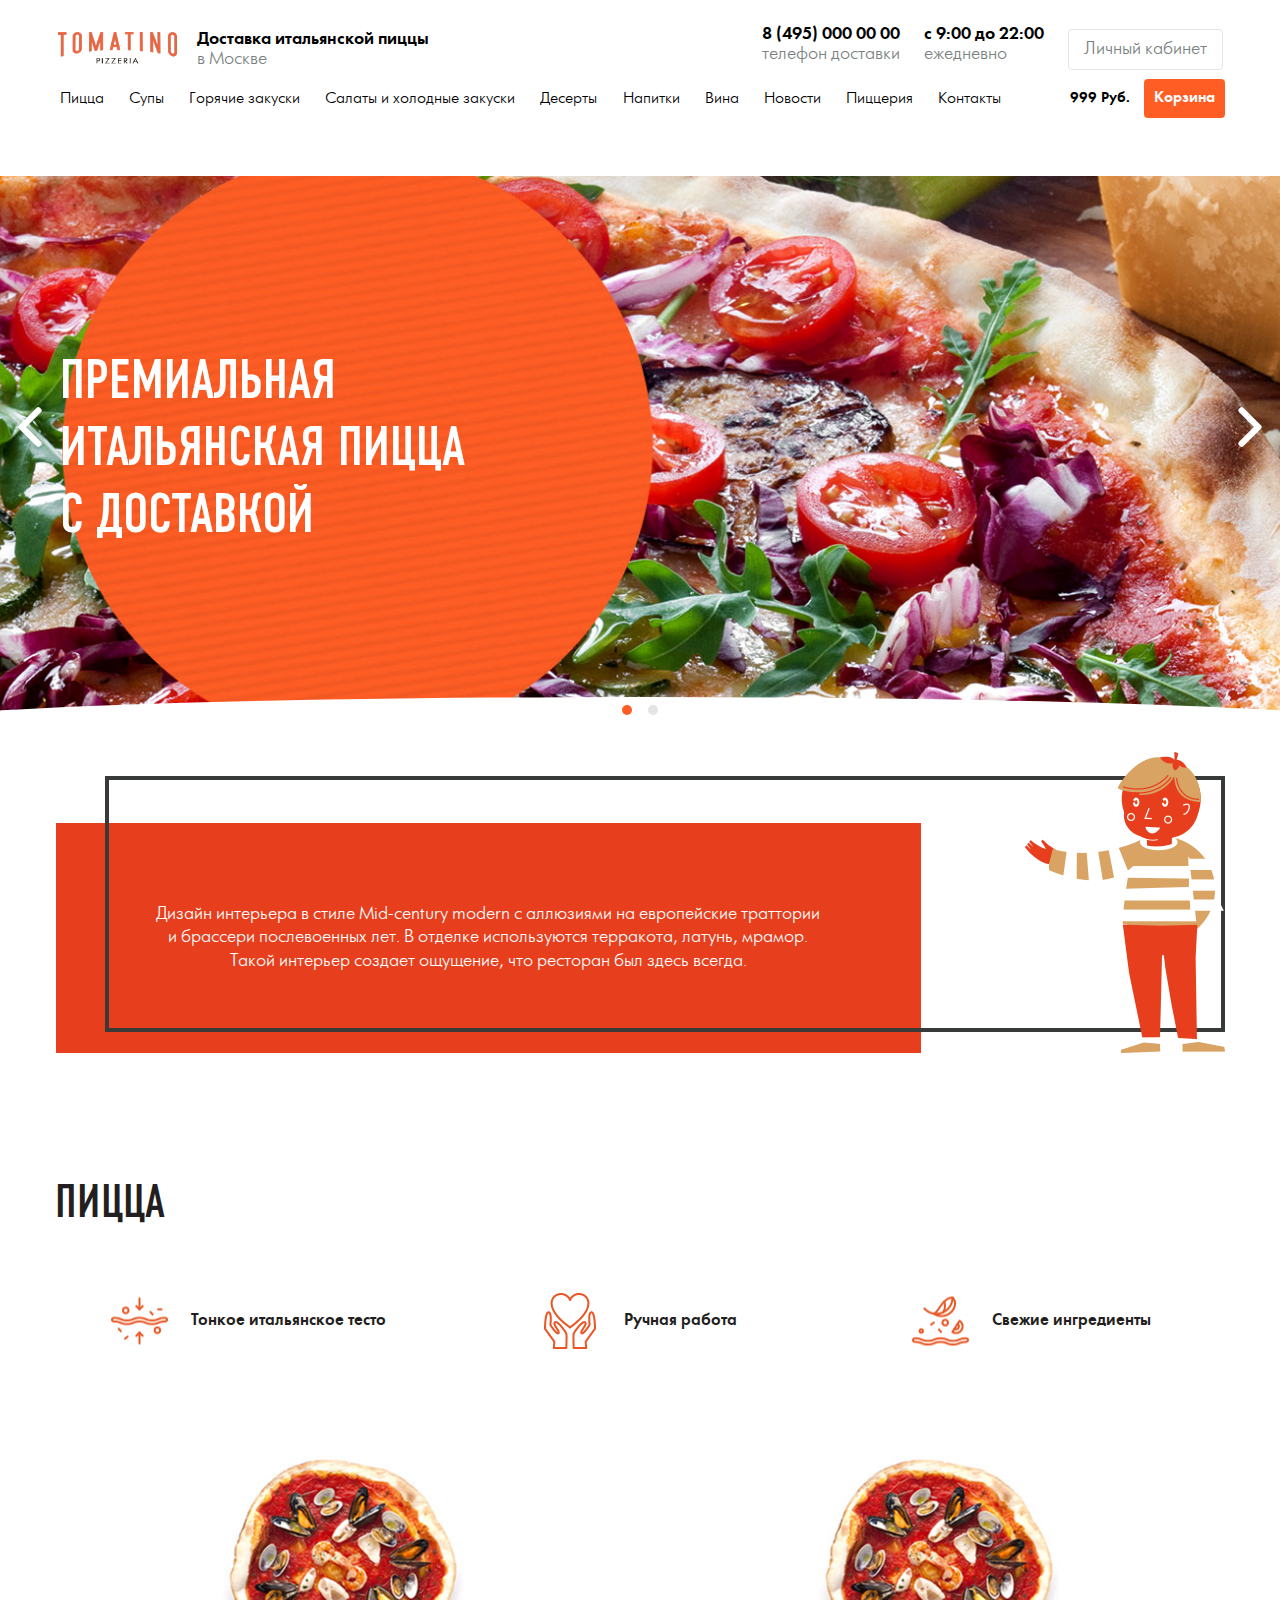
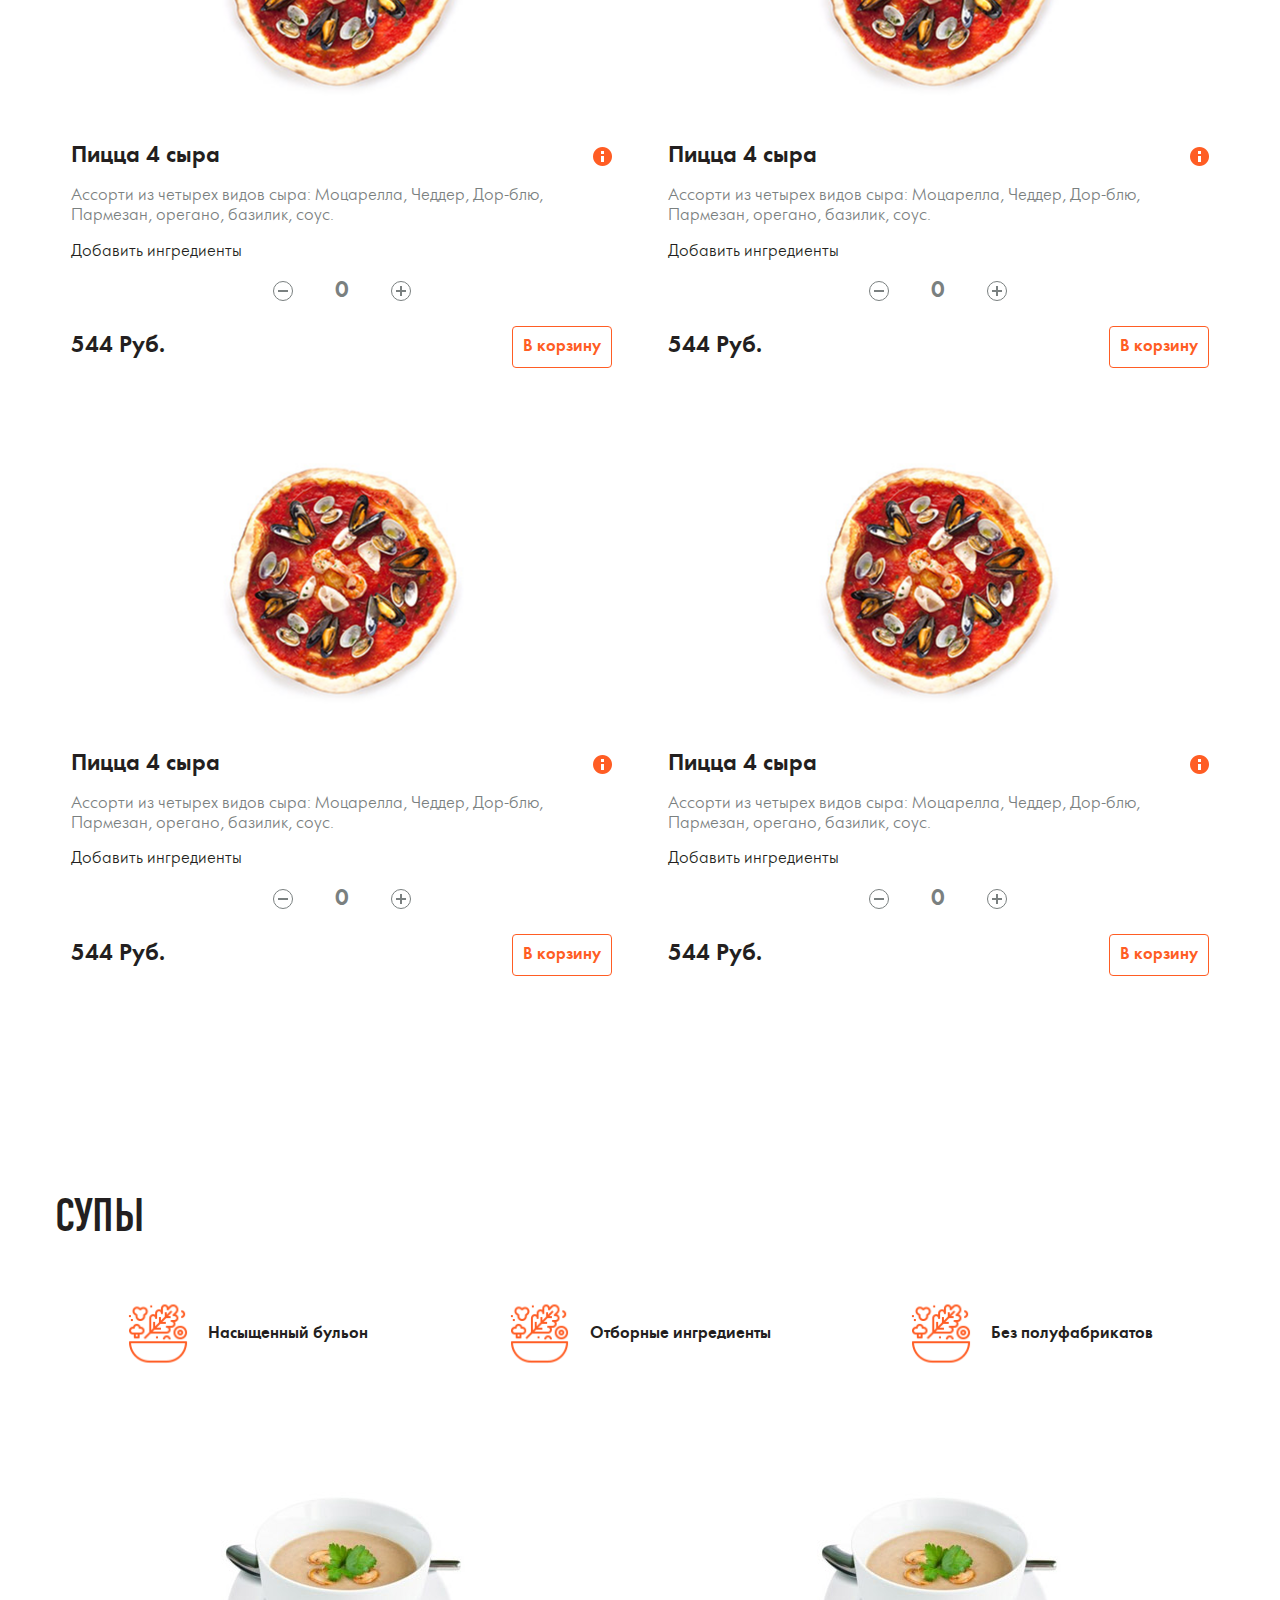
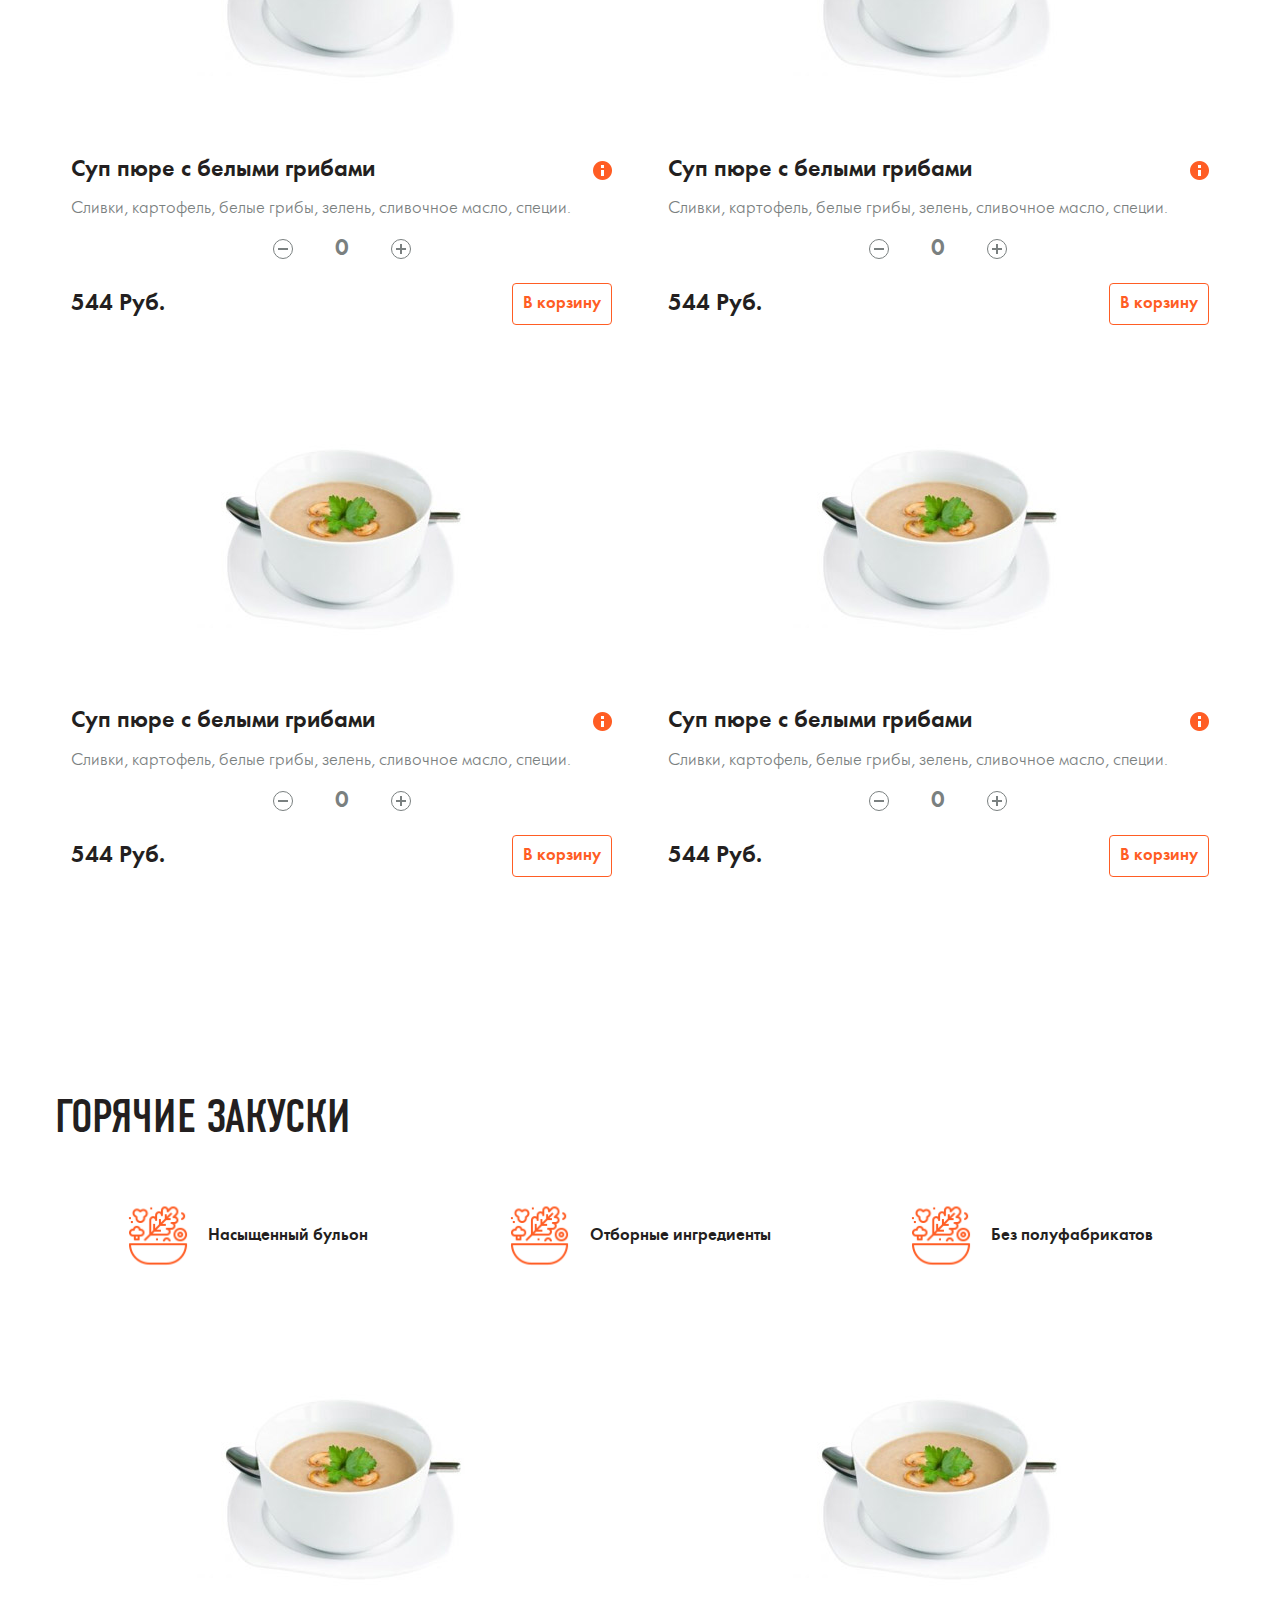
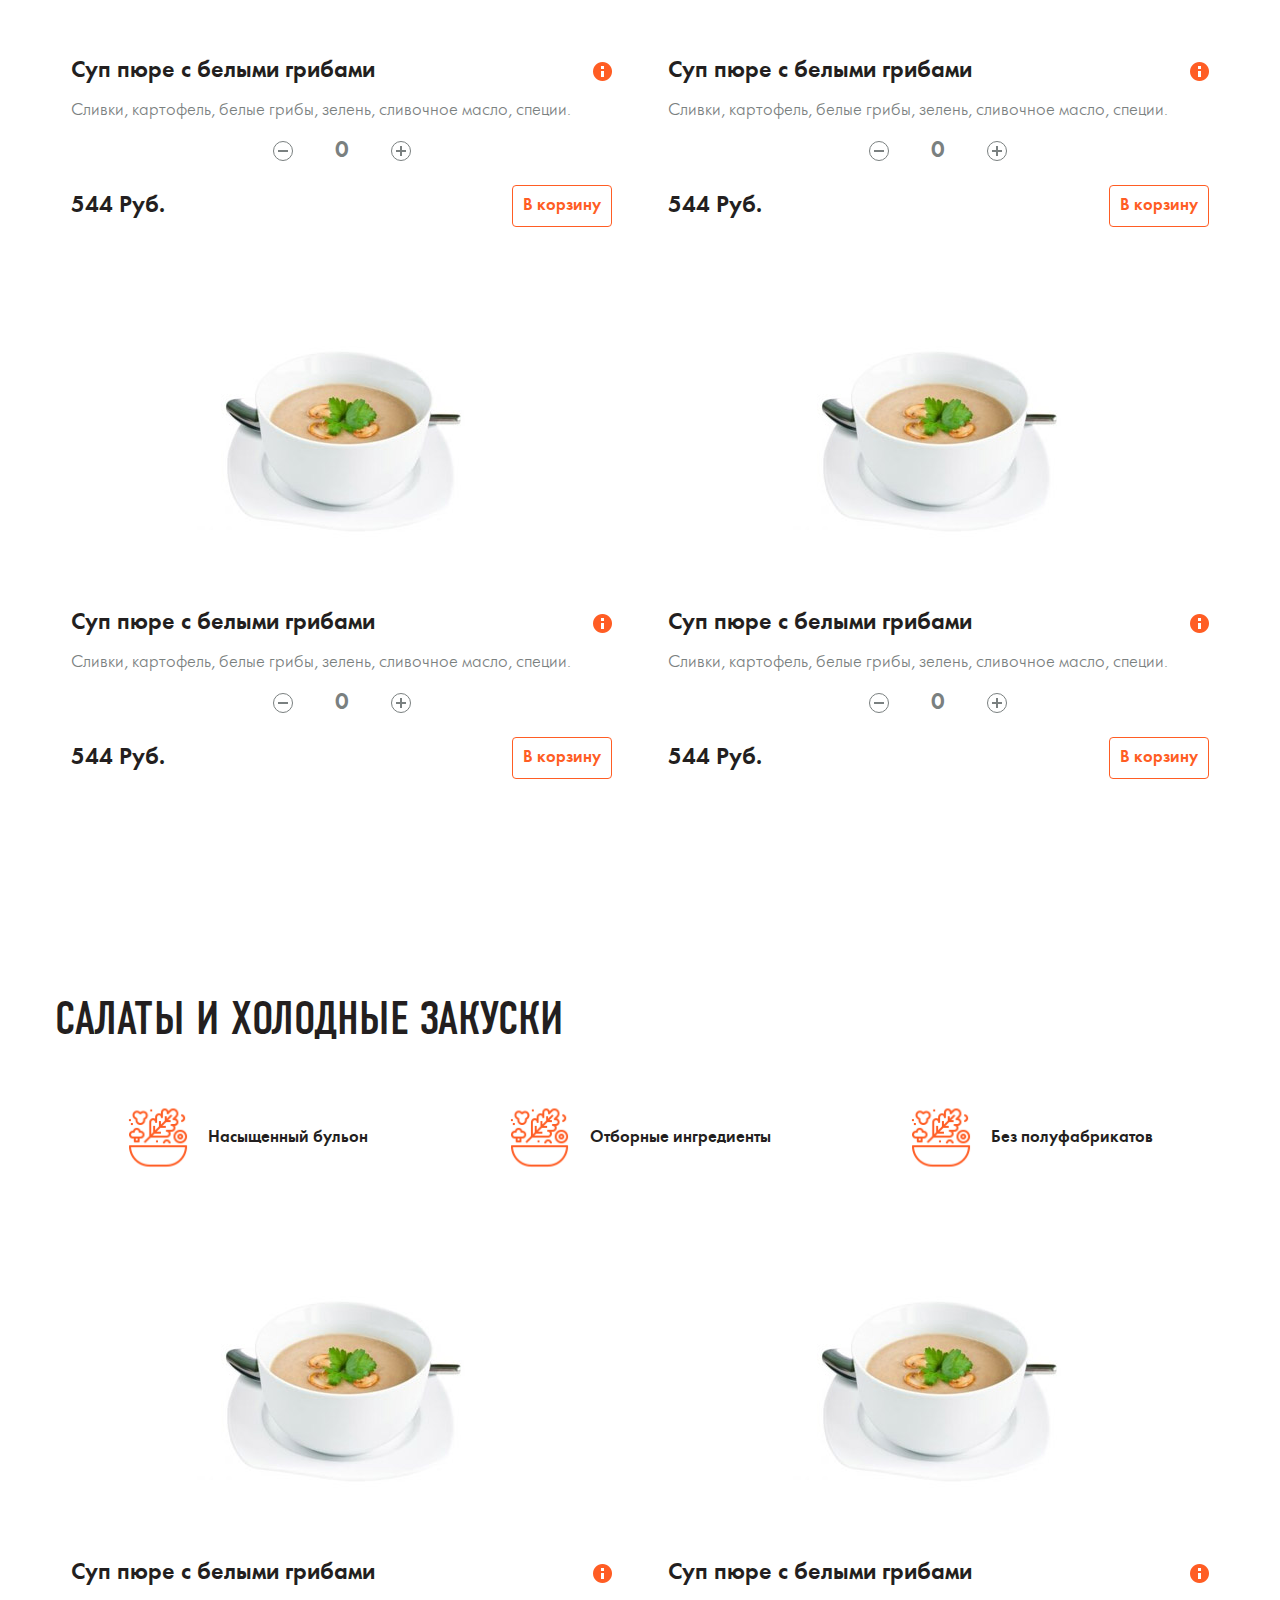
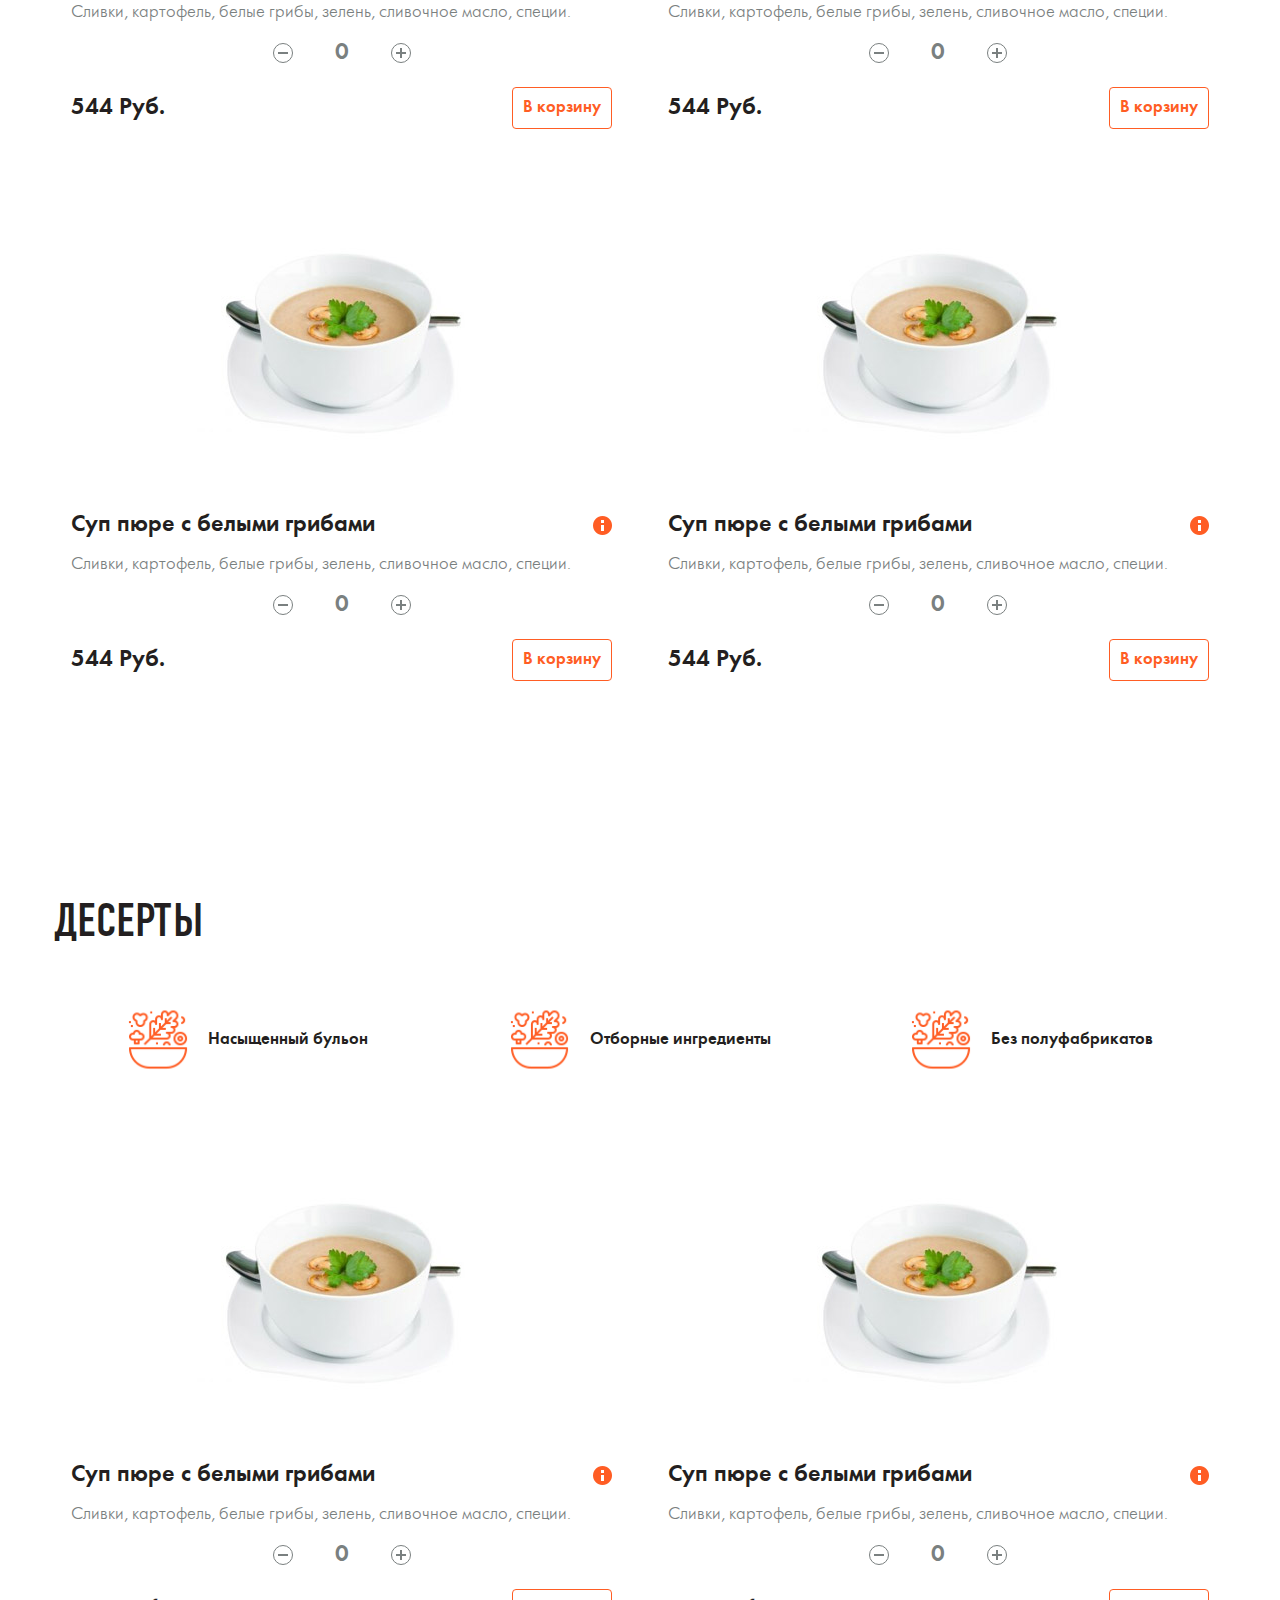
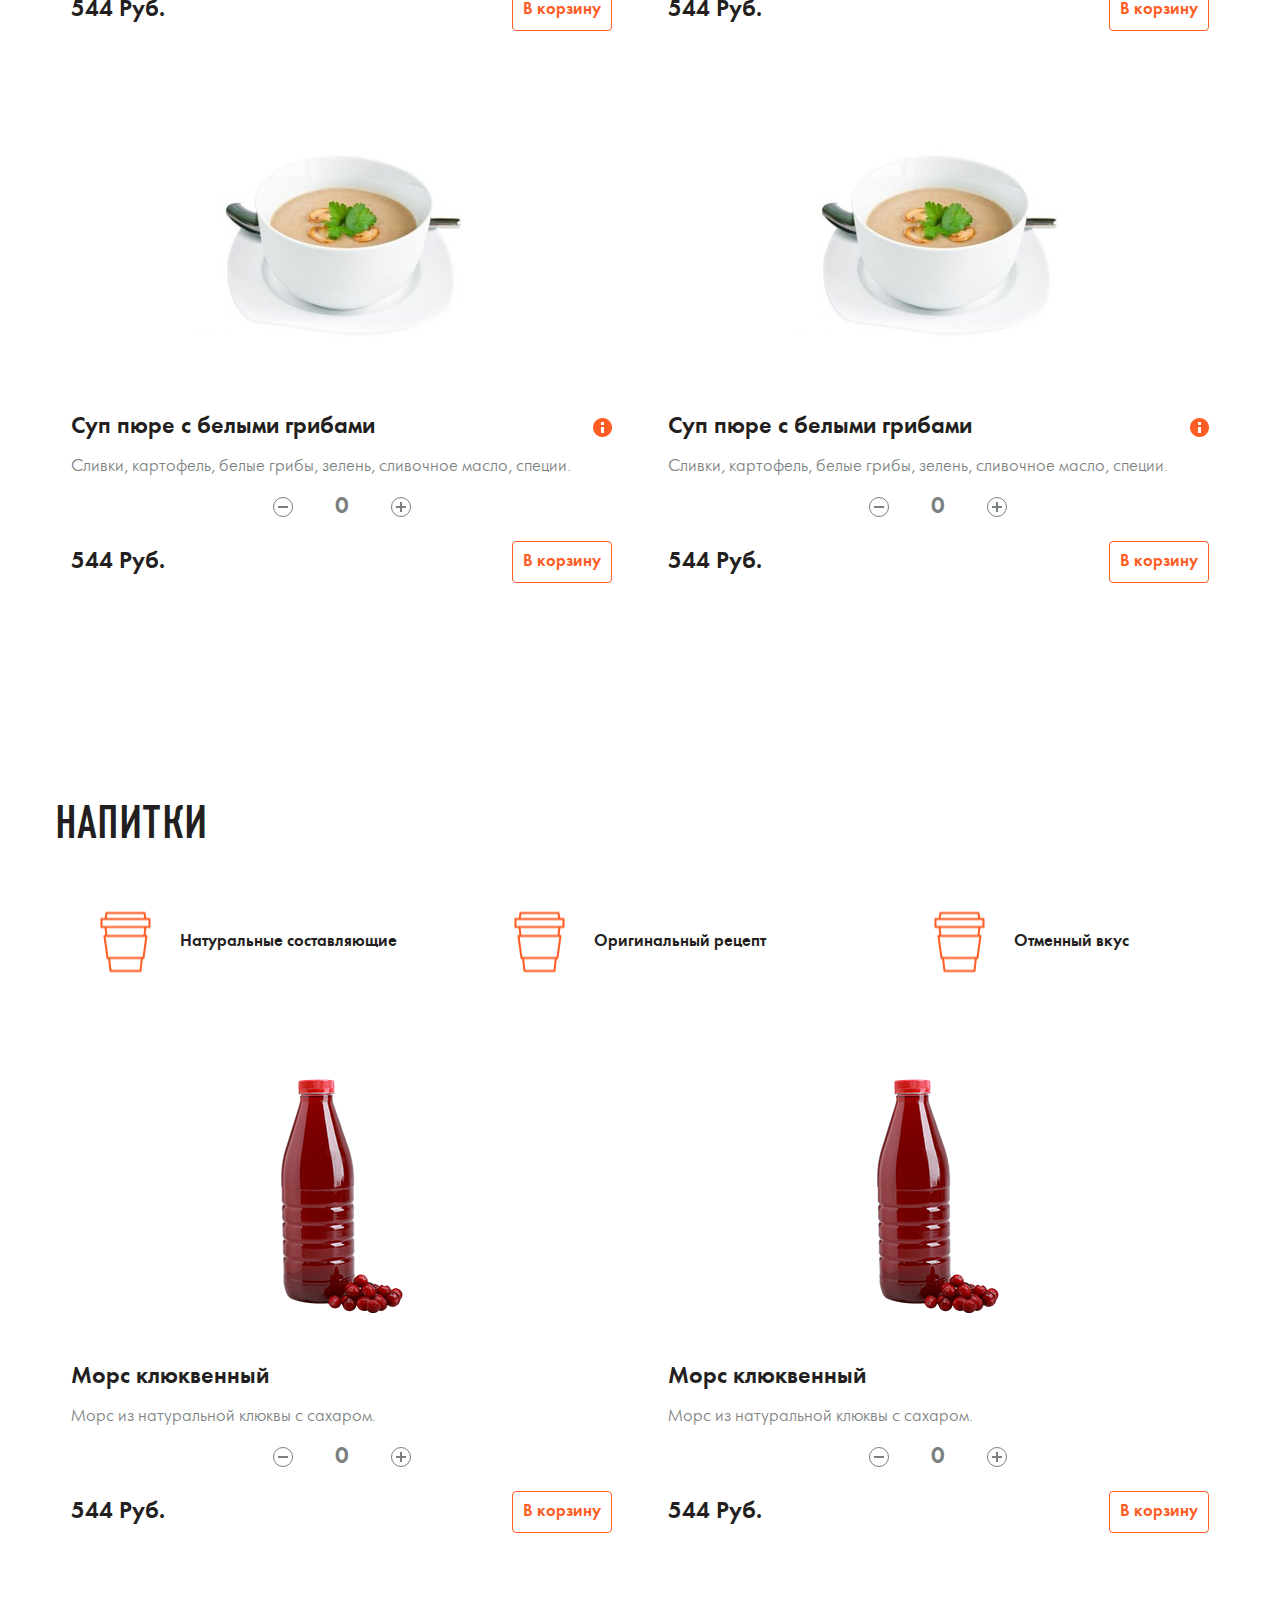
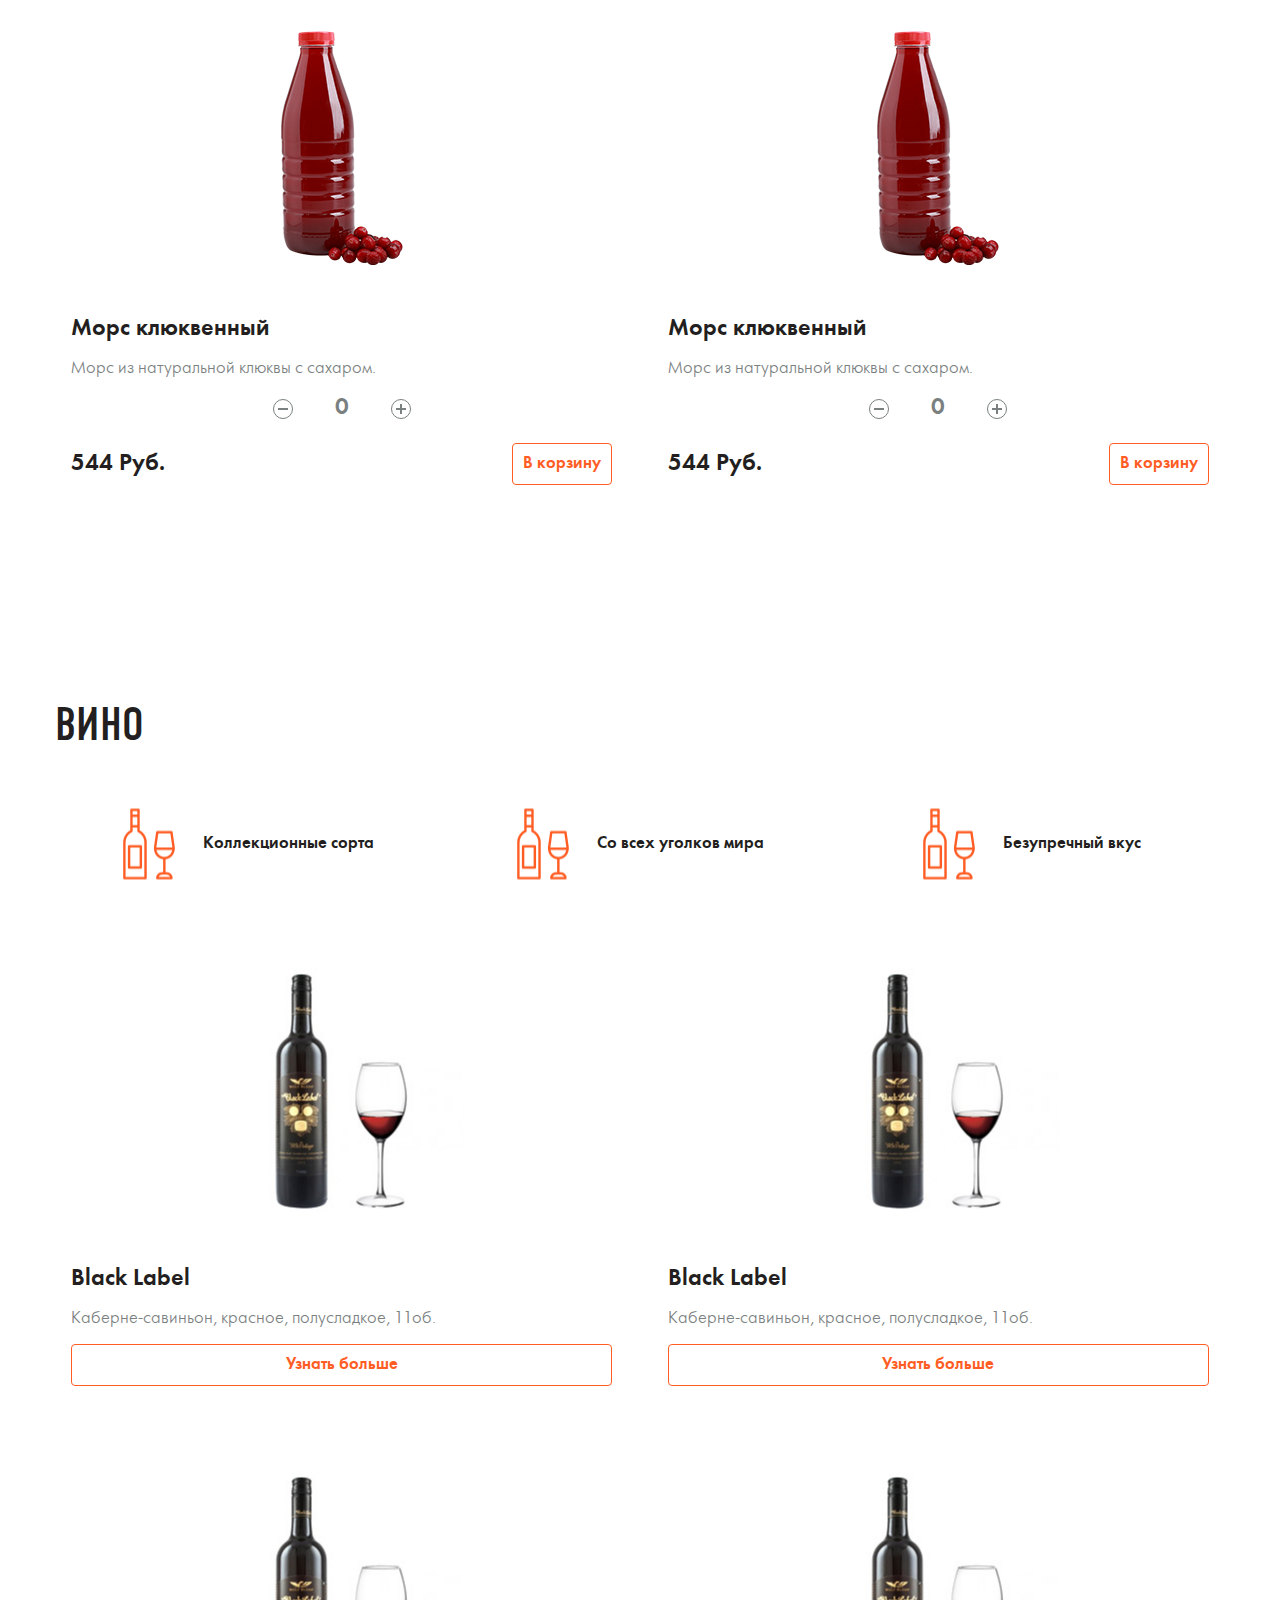
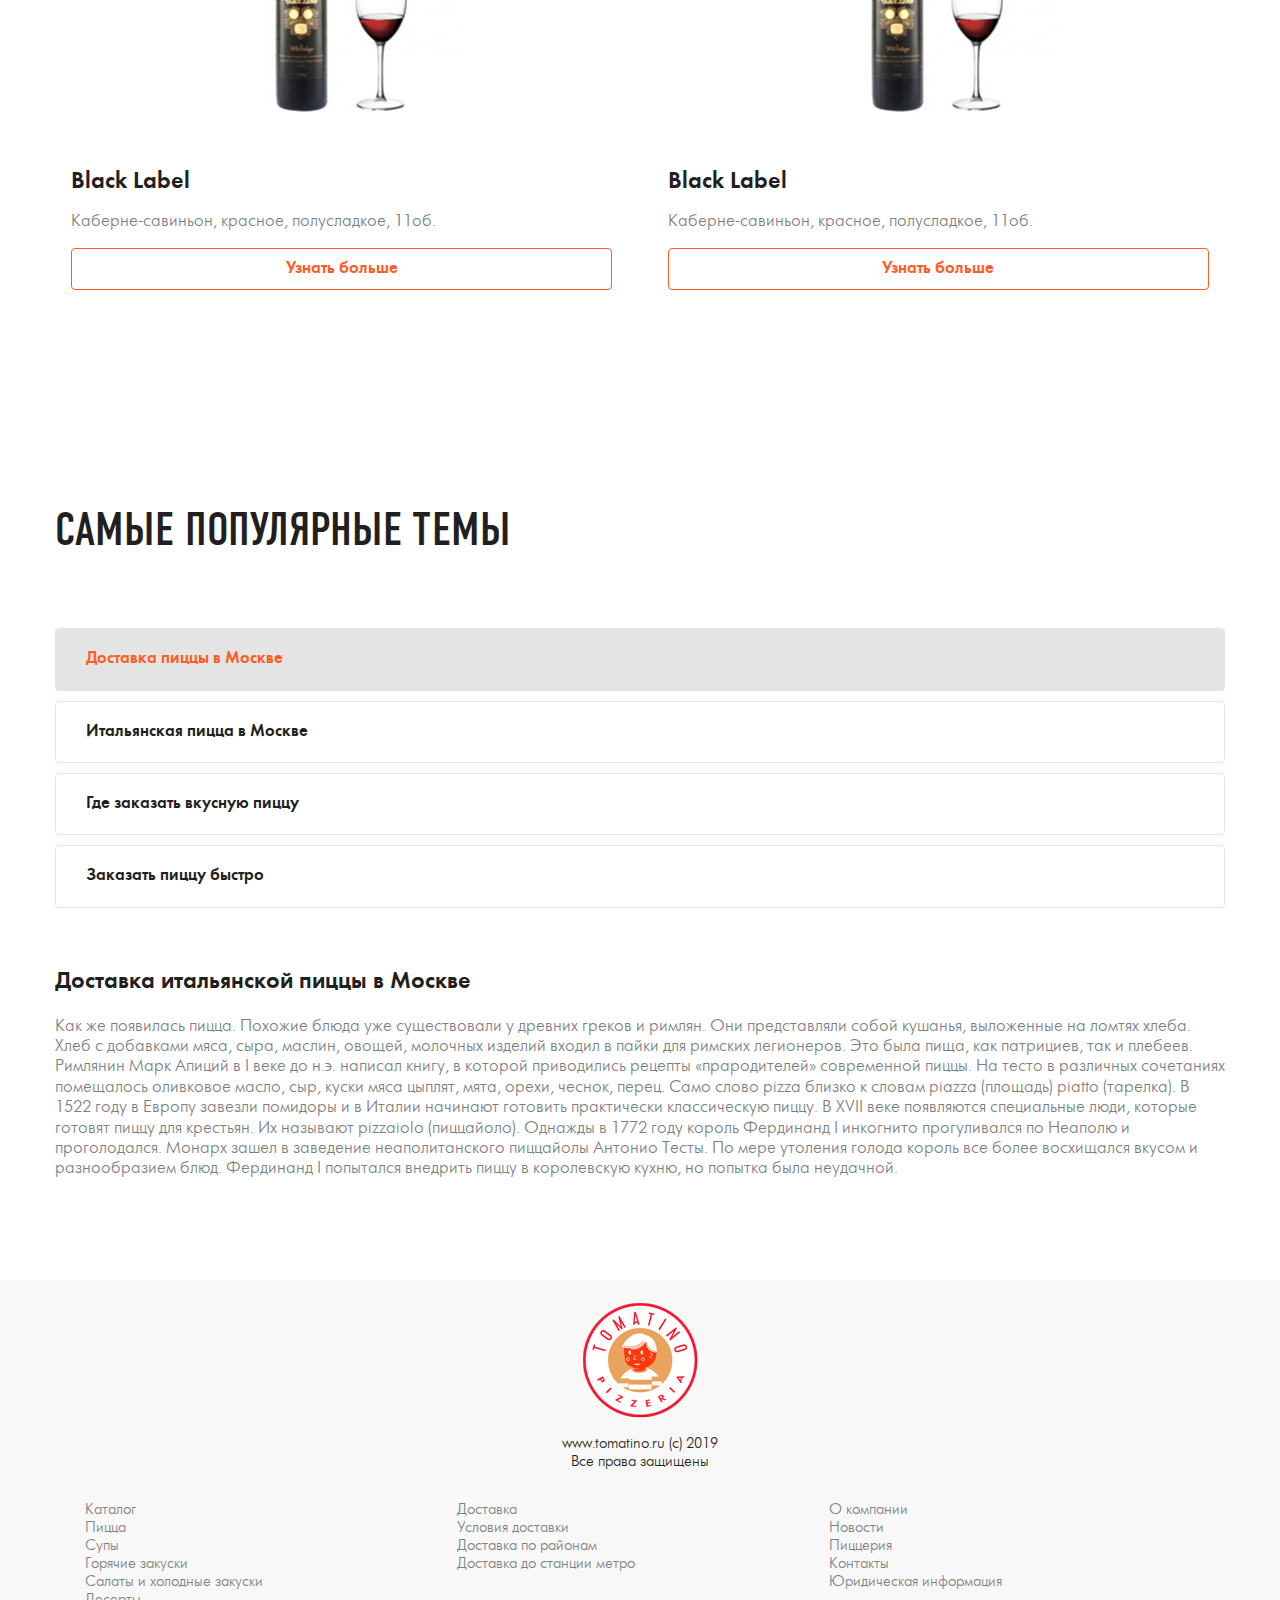
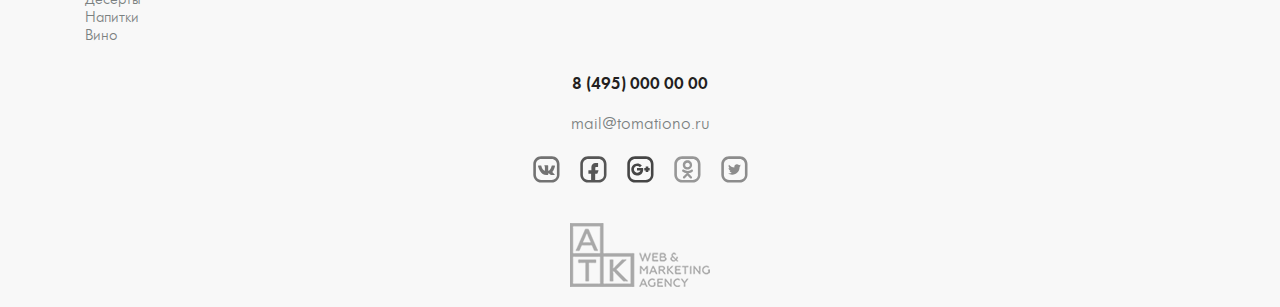
==== index.html @ c444a61d "dgfbgbf" ====
<!DOCTYPE html>
<html>
<head>
	<title></title>
	<meta name="keywords" content=''>
	<meta name="description" content=''>

	<meta name="format-detection" content="telephone=no">

	<meta http-equiv="Content-Type" content="text/html; charset=utf-8">
	<meta name="viewport" content="width=device-width,minimum-scale=1,maximum-scale=1">
	<link rel="stylesheet" href="css/reset.css" type="text/css">
	<link rel="stylesheet" href="css/jquery.fancybox.css" type="text/css">
	<link rel="stylesheet" href="css/slick.css" type="text/css">
	<link rel="stylesheet" href="css/layout.css" type="text/css">
	<link rel="stylesheet" href="css/index.css" type="text/css">

	<script type="text/javascript" src="js/jquery-2.1.1.min.js"></script>
	<script type="text/javascript" src="js/jquery.fancybox.js"></script>
	<script type="text/javascript" src="js/jquery.inputmask.bundle.js"></script>
	<script type="text/javascript" src="js/slick.js"></script>
	<script type="text/javascript" src="js/main.js"></script>
	<script type="text/javascript" src="js/index.js"></script>

</head>
<body>

	<div class="b header">
		<div class="b-block">
			<div class="header-top">
				<div class="header-top-left">
					<a href="#" class="header-logo"><img src="i/logo.png"></a>
					<div class="header-text">Доставка итальянской пиццы<br> <span class="gray">в Москве</span></div>
				</div>
				<div class="header-top-right">
					<p><a href="tel: 84950000000">8 (495) 000 00 00</a><br>телефон доставки</p>
					<p><span>с 9:00 до 22:00</span><br>ежедневно</p>
					<a href="#" class="header-btn">Личный кабинет</a>
				</div>
				<div class="header-top-order">
					<ul>
						<li class="active">1.Подтверждение</li>
						<li>2.Оформление</li>
						<li>3.Заказ готовится!</li>
					</ul>
				</div>
			</div>
			<div class="header-bottom clearfix">
				<a href="index.html" class="header-scroll-logo"><img src="i/logo.svg"></a>
				<div class="header-nav">
					<ul>
						<li><a href="#pizza" class="scroll-btn">Пицца</a></li>
						<li><a href="#soup" class="scroll-btn">Супы</a></li>
						<li><a href="#hot" class="scroll-btn">Горячие закуски</a></li>
						<li><a href="#salat" class="scroll-btn">Салаты и холодные закуски</a></li>
						<li><a href="#desert" class="scroll-btn">Десерты</a></li>
						<li><a href="#water" class="scroll-btn">Напитки</a></li>
						<li><a href="#wine" class="scroll-btn">Вина</a></li>
						<li><a href="#">Новости</a></li>
						<li><a href="pizzaria.html">Пиццерия</a></li>
						<li><a href="contacts.html">Контакты</a></li>
					</ul>
				</div>
				<div class="header-basket">
					<span>999 Руб.</span>
					<a href="#">Корзина</a>
				</div>
			</div>
			<div class="mobile-btn">
				<div class="mobile-btn-el"></div>
			</div>
			<div class="mobile-menu">
				<div class="close-btn"></div>
				<a href="#" class="header-logo"><img src="i/logo.png"></a>
				<div class="header-nav">
					<ul>
						<li><a href="#pizza" class="scroll-btn">Пицца</a></li>
						<li><a href="#soup" class="scroll-btn">Супы</a></li>
						<li><a href="#hot" class="scroll-btn">Горячие закуски</a></li>
						<li><a href="#salat" class="scroll-btn">Салаты и холодные закуски</a></li>
						<li><a href="#desert" class="scroll-btn">Десерты</a></li>
						<li><a href="#water" class="scroll-btn">Напитки</a></li>
						<li><a href="#wine" class="scroll-btn">Вина</a></li>
						<li><a href="#">Новости</a></li>
						<li><a href="pizzaria.html">Пиццерия</a></li>
						<li><a href="contacts.html">Контакты</a></li>
					</ul>
				</div>
				<div class="header-top-right">
					<p><a href="tel: 84950000000">8 (495) 000 00 00</a><br>телефон доставки</p>
					<p><span>с 9:00 до 22:00</span><br>ежедневно</p>
					<a href="#" class="header-btn">Личный кабинет</a>
				</div>
			</div>
		</div>
	</div>

	<div class="b b-1">
		<div class="b-1-slider">
			<div class="b-1-slide">
				<div class="b-block">
					<h2>ПРЕМИАЛЬНАЯ<br> ИТАЛЬЯНСКАЯ ПИЦЦА<br> С ДОСТАВКОЙ</h2>
				</div>
			</div>
			<div class="b-1-slide">
				<div class="b-block">
					<h2>ПРЕМИАЛЬНАЯ<br> ИТАЛЬЯНСКАЯ ПИЦЦА<br> С ДОСТАВКОЙ</h2>
				</div>
			</div>
		</div>
	</div>

	<div class="b b-2">
		<div class="b-block">
			<div class="b-2-text">Дизайн интерьера в стиле Mid-century modern с аллюзиями на европейские траттории и брассери послевоенных лет. В отделке используются терракота, латунь, мрамор. Такой интерьер создает ощущение, что ресторан был здесь всегда.</div>
			<div class="b-2-border"></div>
			<div class="b-2-image"><img src="i/i-b-2.png"></div>
		</div>
	</div>

	<div class="b-3">
		<div class="b-block" id="pizza">
			<h2>Пицца</h2>
			<ul class="b-3-list">
				<li><span><img src="i/i-b-3-i-1.png">Тонкое итальянское тесто</span></li>
				<li><span><img src="i/i-b-3-i-2.png">Ручная работа</span></li>
				<li><span><img src="i/i-b-3-i-3.png">Свежие ингредиенты</span></li>
			</ul>
			<ul class="catalog">
				<li>
					<div class="image"><a href="#popup-pizza" class="fancybox"><img src="i/pizza.jpg"></a></div>
					<div class="text">
						<div class="name">Пицца 4 сыра</div>
						<p>Ассорти из четырех видов сыра: Моцарелла, Чеддер, Дор-блю, Пармезан, орегано, базилик, соус.</p>
						<a href="#popup-pizza" class="more-i fancybox"><img src="i/more-icon.png"></a>
					</div>
					<div class="add-ingr">Добавить ингредиенты</div>
					<div class="col">
						<div class="less"></div>
						<p>0</p>
						<div class="more"></div>
					</div>
					<div class="price-wrap">
						<div class="price"><span>544</span> Руб.</div>
						<a href="#" class="add-btn">В корзину</a>
					</div>
				</li>
				<li>
					<div class="image"><a href="#popup-pizza" class="fancybox"><img src="i/pizza.jpg"></a></div>
					<div class="text">
						<div class="name">Пицца 4 сыра</div>
						<p>Ассорти из четырех видов сыра: Моцарелла, Чеддер, Дор-блю, Пармезан, орегано, базилик, соус.</p>
						<a href="#popup-pizza" class="more-i fancybox"><img src="i/more-icon.png"></a>
					</div>
					<div class="add-ingr">Добавить ингредиенты</div>
					<div class="col">
						<div class="less"></div>
						<p>0</p>
						<div class="more"></div>
					</div>
					<div class="price-wrap">
						<div class="price"><span>544</span> Руб.</div>
						<a href="#" class="add-btn">В корзину</a>
					</div>
				</li>
				<li>
					<div class="image"><a href="#popup-pizza" class="fancybox"><img src="i/pizza.jpg"></a></div>
					<div class="text">
						<div class="name">Пицца 4 сыра</div>
						<p>Ассорти из четырех видов сыра: Моцарелла, Чеддер, Дор-блю, Пармезан, орегано, базилик, соус.</p>
						<a href="#popup-pizza" class="more-i fancybox"><img src="i/more-icon.png"></a>
					</div>
					<div class="add-ingr">Добавить ингредиенты</div>
					<div class="col">
						<div class="less"></div>
						<p>0</p>
						<div class="more"></div>
					</div>
					<div class="price-wrap">
						<div class="price"><span>544</span> Руб.</div>
						<a href="#" class="add-btn">В корзину</a>
					</div>
				</li>
				<li>
					<div class="image"><a href="#popup-pizza" class="fancybox"><img src="i/pizza.jpg"></a></div>
					<div class="text">
						<div class="name">Пицца 4 сыра</div>
						<p>Ассорти из четырех видов сыра: Моцарелла, Чеддер, Дор-блю, Пармезан, орегано, базилик, соус.</p>
						<a href="#popup-pizza" class="more-i fancybox"><img src="i/more-icon.png"></a>
					</div>
					<div class="add-ingr">Добавить ингредиенты</div>
					<div class="col">
						<div class="less"></div>
						<p>0</p>
						<div class="more"></div>
					</div>
					<div class="price-wrap">
						<div class="price"><span>544</span> Руб.</div>
						<a href="#" class="add-btn">В корзину</a>
					</div>
				</li>
			</ul>
		</div>
		<div class="b-block" id="soup">
			<h2>Супы</h2>
			<ul class="b-3-list">
				<li><span><img src="i/i-b-3-i-4.png">Насыщенный бульон</span></li>
				<li><span><img src="i/i-b-3-i-4.png">Отборные ингредиенты</span></li>
				<li><span><img src="i/i-b-3-i-4.png">Без полуфабрикатов</span></li>
			</ul>
			<ul class="catalog">
				<li>
					<div class="image"><a href="#popup-soup" class="fancybox"><img src="i/soup.jpg"></a></div>
					<div class="text">
						<div class="name">Суп пюре с белыми грибами</div>
						<p>Сливки, картофель, белые грибы, зелень, сливочное масло, специи.</p>
						<a href="#popup-soup" class="more-i fancybox"><img src="i/more-icon.png"></a>
					</div>
					<div class="col">
						<div class="less"></div>
						<p>0</p>
						<div class="more"></div>
					</div>
					<div class="price-wrap">
						<div class="price"><span>544</span> Руб.</div>
						<a href="#" class="add-btn">В корзину</a>
					</div>
				</li>
				<li>
					<div class="image"><a href="#popup-soup" class="fancybox"><img src="i/soup.jpg"></a></div>
					<div class="text">
						<div class="name">Суп пюре с белыми грибами</div>
						<p>Сливки, картофель, белые грибы, зелень, сливочное масло, специи.</p>
						<a href="#popup-soup" class="more-i fancybox"><img src="i/more-icon.png"></a>
					</div>
					<div class="col">
						<div class="less"></div>
						<p>0</p>
						<div class="more"></div>
					</div>
					<div class="price-wrap">
						<div class="price"><span>544</span> Руб.</div>
						<a href="#" class="add-btn">В корзину</a>
					</div>
				</li>
				<li>
					<div class="image"><a href="#popup-soup" class="fancybox"><img src="i/soup.jpg"></a></div>
					<div class="text">
						<div class="name">Суп пюре с белыми грибами</div>
						<p>Сливки, картофель, белые грибы, зелень, сливочное масло, специи.</p>
						<a href="#popup-soup" class="more-i fancybox"><img src="i/more-icon.png"></a>
					</div>
					<div class="col">
						<div class="less"></div>
						<p>0</p>
						<div class="more"></div>
					</div>
					<div class="price-wrap">
						<div class="price"><span>544</span> Руб.</div>
						<a href="#" class="add-btn">В корзину</a>
					</div>
				</li>
				<li>
					<div class="image"><a href="#popup-soup" class="fancybox"><img src="i/soup.jpg"></a></div>
					<div class="text">
						<div class="name">Суп пюре с белыми грибами</div>
						<p>Сливки, картофель, белые грибы, зелень, сливочное масло, специи.</p>
						<a href="#popup-soup" class="more-i fancybox"><img src="i/more-icon.png"></a>
					</div>
					<div class="col">
						<div class="less"></div>
						<p>0</p>
						<div class="more"></div>
					</div>
					<div class="price-wrap">
						<div class="price"><span>544</span> Руб.</div>
						<a href="#" class="add-btn">В корзину</a>
					</div>
				</li>
			</ul>
		</div>
		<div class="b-block" id="hot">
			<h2>Горячие закуски</h2>
			<ul class="b-3-list">
				<li><span><img src="i/i-b-3-i-4.png">Насыщенный бульон</span></li>
				<li><span><img src="i/i-b-3-i-4.png">Отборные ингредиенты</span></li>
				<li><span><img src="i/i-b-3-i-4.png">Без полуфабрикатов</span></li>
			</ul>
			<ul class="catalog">
				<li>
					<div class="image"><a href="#popup-soup" class="fancybox"><img src="i/soup.jpg"></a></div>
					<div class="text">
						<div class="name">Суп пюре с белыми грибами</div>
						<p>Сливки, картофель, белые грибы, зелень, сливочное масло, специи.</p>
						<a href="#popup-soup" class="more-i fancybox"><img src="i/more-icon.png"></a>
					</div>
					<div class="col">
						<div class="less"></div>
						<p>0</p>
						<div class="more"></div>
					</div>
					<div class="price-wrap">
						<div class="price"><span>544</span> Руб.</div>
						<a href="#" class="add-btn">В корзину</a>
					</div>
				</li>
				<li>
					<div class="image"><a href="#popup-soup" class="fancybox"><img src="i/soup.jpg"></a></div>
					<div class="text">
						<div class="name">Суп пюре с белыми грибами</div>
						<p>Сливки, картофель, белые грибы, зелень, сливочное масло, специи.</p>
						<a href="#popup-soup" class="more-i fancybox"><img src="i/more-icon.png"></a>
					</div>
					<div class="col">
						<div class="less"></div>
						<p>0</p>
						<div class="more"></div>
					</div>
					<div class="price-wrap">
						<div class="price"><span>544</span> Руб.</div>
						<a href="#" class="add-btn">В корзину</a>
					</div>
				</li>
				<li>
					<div class="image"><a href="#popup-soup" class="fancybox"><img src="i/soup.jpg"></a></div>
					<div class="text">
						<div class="name">Суп пюре с белыми грибами</div>
						<p>Сливки, картофель, белые грибы, зелень, сливочное масло, специи.</p>
						<a href="#popup-soup" class="more-i fancybox"><img src="i/more-icon.png"></a>
					</div>
					<div class="col">
						<div class="less"></div>
						<p>0</p>
						<div class="more"></div>
					</div>
					<div class="price-wrap">
						<div class="price"><span>544</span> Руб.</div>
						<a href="#" class="add-btn">В корзину</a>
					</div>
				</li>
				<li>
					<div class="image"><a href="#popup-soup" class="fancybox"><img src="i/soup.jpg"></a></div>
					<div class="text">
						<div class="name">Суп пюре с белыми грибами</div>
						<p>Сливки, картофель, белые грибы, зелень, сливочное масло, специи.</p>
						<a href="#popup-soup" class="more-i fancybox"><img src="i/more-icon.png"></a>
					</div>
					<div class="col">
						<div class="less"></div>
						<p>0</p>
						<div class="more"></div>
					</div>
					<div class="price-wrap">
						<div class="price"><span>544</span> Руб.</div>
						<a href="#" class="add-btn">В корзину</a>
					</div>
				</li>
			</ul>
		</div>
		<div class="b-block" id="salat">
			<h2>Салаты и холодные закуски</h2>
			<ul class="b-3-list">
				<li><span><img src="i/i-b-3-i-4.png">Насыщенный бульон</span></li>
				<li><span><img src="i/i-b-3-i-4.png">Отборные ингредиенты</span></li>
				<li><span><img src="i/i-b-3-i-4.png">Без полуфабрикатов</span></li>
			</ul>
			<ul class="catalog">
				<li>
					<div class="image"><a href="#popup-soup" class="fancybox"><img src="i/soup.jpg"></a></div>
					<div class="text">
						<div class="name">Суп пюре с белыми грибами</div>
						<p>Сливки, картофель, белые грибы, зелень, сливочное масло, специи.</p>
						<a href="#popup-soup" class="more-i fancybox"><img src="i/more-icon.png"></a>
					</div>
					<div class="col">
						<div class="less"></div>
						<p>0</p>
						<div class="more"></div>
					</div>
					<div class="price-wrap">
						<div class="price"><span>544</span> Руб.</div>
						<a href="#" class="add-btn">В корзину</a>
					</div>
				</li>
				<li>
					<div class="image"><a href="#popup-soup" class="fancybox"><img src="i/soup.jpg"></a></div>
					<div class="text">
						<div class="name">Суп пюре с белыми грибами</div>
						<p>Сливки, картофель, белые грибы, зелень, сливочное масло, специи.</p>
						<a href="#popup-soup" class="more-i fancybox"><img src="i/more-icon.png"></a>
					</div>
					<div class="col">
						<div class="less"></div>
						<p>0</p>
						<div class="more"></div>
					</div>
					<div class="price-wrap">
						<div class="price"><span>544</span> Руб.</div>
						<a href="#" class="add-btn">В корзину</a>
					</div>
				</li>
				<li>
					<div class="image"><a href="#popup-soup" class="fancybox"><img src="i/soup.jpg"></a></div>
					<div class="text">
						<div class="name">Суп пюре с белыми грибами</div>
						<p>Сливки, картофель, белые грибы, зелень, сливочное масло, специи.</p>
						<a href="#popup-soup" class="more-i fancybox"><img src="i/more-icon.png"></a>
					</div>
					<div class="col">
						<div class="less"></div>
						<p>0</p>
						<div class="more"></div>
					</div>
					<div class="price-wrap">
						<div class="price"><span>544</span> Руб.</div>
						<a href="#" class="add-btn">В корзину</a>
					</div>
				</li>
				<li>
					<div class="image"><a href="#popup-soup" class="fancybox"><img src="i/soup.jpg"></a></div>
					<div class="text">
						<div class="name">Суп пюре с белыми грибами</div>
						<p>Сливки, картофель, белые грибы, зелень, сливочное масло, специи.</p>
						<a href="#popup-soup" class="more-i fancybox"><img src="i/more-icon.png"></a>
					</div>
					<div class="col">
						<div class="less"></div>
						<p>0</p>
						<div class="more"></div>
					</div>
					<div class="price-wrap">
						<div class="price"><span>544</span> Руб.</div>
						<a href="#" class="add-btn">В корзину</a>
					</div>
				</li>
			</ul>
		</div>
		<div class="b-block" id="desert">
			<h2>Десерты</h2>
			<ul class="b-3-list">
				<li><span><img src="i/i-b-3-i-4.png">Насыщенный бульон</span></li>
				<li><span><img src="i/i-b-3-i-4.png">Отборные ингредиенты</span></li>
				<li><span><img src="i/i-b-3-i-4.png">Без полуфабрикатов</span></li>
			</ul>
			<ul class="catalog">
				<li>
					<div class="image"><a href="#popup-soup" class="fancybox"><img src="i/soup.jpg"></a></div>
					<div class="text">
						<div class="name">Суп пюре с белыми грибами</div>
						<p>Сливки, картофель, белые грибы, зелень, сливочное масло, специи.</p>
						<a href="#popup-soup" class="more-i fancybox"><img src="i/more-icon.png"></a>
					</div>
					<div class="col">
						<div class="less"></div>
						<p>0</p>
						<div class="more"></div>
					</div>
					<div class="price-wrap">
						<div class="price"><span>544</span> Руб.</div>
						<a href="#" class="add-btn">В корзину</a>
					</div>
				</li>
				<li>
					<div class="image"><a href="#popup-soup" class="fancybox"><img src="i/soup.jpg"></a></div>
					<div class="text">
						<div class="name">Суп пюре с белыми грибами</div>
						<p>Сливки, картофель, белые грибы, зелень, сливочное масло, специи.</p>
						<a href="#popup-soup" class="more-i fancybox"><img src="i/more-icon.png"></a>
					</div>
					<div class="col">
						<div class="less"></div>
						<p>0</p>
						<div class="more"></div>
					</div>
					<div class="price-wrap">
						<div class="price"><span>544</span> Руб.</div>
						<a href="#" class="add-btn">В корзину</a>
					</div>
				</li>
				<li>
					<div class="image"><a href="#popup-soup" class="fancybox"><img src="i/soup.jpg"></a></div>
					<div class="text">
						<div class="name">Суп пюре с белыми грибами</div>
						<p>Сливки, картофель, белые грибы, зелень, сливочное масло, специи.</p>
						<a href="#popup-soup" class="more-i fancybox"><img src="i/more-icon.png"></a>
					</div>
					<div class="col">
						<div class="less"></div>
						<p>0</p>
						<div class="more"></div>
					</div>
					<div class="price-wrap">
						<div class="price"><span>544</span> Руб.</div>
						<a href="#" class="add-btn">В корзину</a>
					</div>
				</li>
				<li>
					<div class="image"><a href="#popup-soup" class="fancybox"><img src="i/soup.jpg"></a></div>
					<div class="text">
						<div class="name">Суп пюре с белыми грибами</div>
						<p>Сливки, картофель, белые грибы, зелень, сливочное масло, специи.</p>
						<a href="#popup-soup" class="more-i fancybox"><img src="i/more-icon.png"></a>
					</div>
					<div class="col">
						<div class="less"></div>
						<p>0</p>
						<div class="more"></div>
					</div>
					<div class="price-wrap">
						<div class="price"><span>544</span> Руб.</div>
						<a href="#" class="add-btn">В корзину</a>
					</div>
				</li>
			</ul>
		</div>
		<div class="b-block" id="water">
			<h2>Напитки</h2>
			<ul class="b-3-list">
				<li><span><img src="i/i-b-3-i-5.png">Натуральные составляющие</span></li>
				<li><span><img src="i/i-b-3-i-5.png">Оригинальный рецепт</span></li>
				<li><span><img src="i/i-b-3-i-5.png">Отменный вкус</span></li>
			</ul>
			<ul class="catalog">
				<li>
					<div class="image"><img src="i/mors.png"></div>
					<div class="text">
						<div class="name">Морс клюквенный</div>
						<p>Морс из натуральной клюквы с сахаром.</p>
					</div>
					<div class="col">
						<div class="less"></div>
						<p>0</p>
						<div class="more"></div>
					</div>
					<div class="price-wrap">
						<div class="price"><span>544</span> Руб.</div>
						<a href="#" class="add-btn">В корзину</a>
					</div>
				</li>
				<li>
					<div class="image"><img src="i/mors.png"></div>
					<div class="text">
						<div class="name">Морс клюквенный</div>
						<p>Морс из натуральной клюквы с сахаром.</p>
					</div>
					<div class="col">
						<div class="less"></div>
						<p>0</p>
						<div class="more"></div>
					</div>
					<div class="price-wrap">
						<div class="price"><span>544</span> Руб.</div>
						<a href="#" class="add-btn">В корзину</a>
					</div>
				</li>
				<li>
					<div class="image"><img src="i/mors.png"></div>
					<div class="text">
						<div class="name">Морс клюквенный</div>
						<p>Морс из натуральной клюквы с сахаром.</p>
					</div>
					<div class="col">
						<div class="less"></div>
						<p>0</p>
						<div class="more"></div>
					</div>
					<div class="price-wrap">
						<div class="price"><span>544</span> Руб.</div>
						<a href="#" class="add-btn">В корзину</a>
					</div>
				</li>
				<li>
					<div class="image"><img src="i/mors.png"></div>
					<div class="text">
						<div class="name">Морс клюквенный</div>
						<p>Морс из натуральной клюквы с сахаром.</p>
					</div>
					<div class="col">
						<div class="less"></div>
						<p>0</p>
						<div class="more"></div>
					</div>
					<div class="price-wrap">
						<div class="price"><span>544</span> Руб.</div>
						<a href="#" class="add-btn">В корзину</a>
					</div>
				</li>
			</ul>
		</div>
		<div class="b-block" id="wine">
			<h2>Вино</h2>
			<ul class="b-3-list">
				<li><span><img src="i/i-b-3-i-6.png">Коллекционные сорта</span></li>
				<li><span><img src="i/i-b-3-i-6.png">Со всех уголков мира</span></li>
				<li><span><img src="i/i-b-3-i-6.png">Безупречный вкус</span></li>
			</ul>
			<ul class="catalog">
				<li>
					<div class="image"><a href="#popup-wine" class="fancybox"><img src="i/wine.jpg"></a></div>
					<div class="text">
						<div class="name">Black Label</div>
						<p>Каберне-савиньон, красное, полусладкое, 11об.</p>
					</div>
					<a href="#popup-wine" class="more-btn fancybox">Узнать больше</a>
				</li>
				<li>
					<div class="image"><a href="#popup-wine" class="fancybox"><img src="i/wine.jpg"></a></div>
					<div class="text">
						<div class="name">Black Label</div>
						<p>Каберне-савиньон, красное, полусладкое, 11об.</p>
					</div>
					<a href="#popup-wine" class="more-btn fancybox">Узнать больше</a>
				</li>
				<li>
					<div class="image"><a href="#popup-wine" class="fancybox"><img src="i/wine.jpg"></a></div>
					<div class="text">
						<div class="name">Black Label</div>
						<p>Каберне-савиньон, красное, полусладкое, 11об.</p>
					</div>
					<a href="#popup-wine" class="more-btn fancybox">Узнать больше</a>
				</li>
				<li>
					<div class="image"><a href="#popup-wine" class="fancybox"><img src="i/wine.jpg"></a></div>
					<div class="text">
						<div class="name">Black Label</div>
						<p>Каберне-савиньон, красное, полусладкое, 11об.</p>
					</div>
					<a href="#popup-wine" class="more-btn fancybox">Узнать больше</a>
				</li>
			</ul>
		</div>
	</div>

	<div class="b b-4">
		<div class="b-block">
			<h2>самые популярные темы</h2>
			<ul class="b-4-list">
				<li><a href="#text-1" class="active">Доставка пиццы в Москве</a></li>
				<li><a href="#text-2">Итальянская пицца в Москве</a></li>
				<li><a href="#text-3">Где заказать вкусную пиццу</a></li>
				<li><a href="#text-4">Заказать пиццу быстро</a></li>
			</ul>
			<div class="b-4-wrap">
				<div class="b-4-text active" id="text-1">
					<div class="name">Доставка итальянской пиццы в Москве</div>
					<p>Как же появилась пицца. Похожие блюда уже существовали у древних греков и римлян. Они представляли собой кушанья, выложенные на ломтях хлеба. Хлеб с добавками мяса, сыра, маслин, овощей, молочных изделий входил в пайки для римских легионеров. Это была пища, как патрициев, так и плебеев. Римлянин Марк Апиций в I веке до н.э. написал книгу, в которой приводились рецепты «прародителей» современной пиццы. На тесто в различных сочетаниях помещалось оливковое масло, сыр, куски мяса цыплят, мята, орехи, чеснок, перец. Само слово pizza близко к словам piazza (площадь) piatto (тарелка). В 1522 году в Европу завезли помидоры и в Италии начинают готовить практически классическую пиццу. В XVII веке появляются специальные люди, которые готовят пиццу для крестьян. Их называют pizzaiolo (пиццайоло). Однажды в 1772 году король Фердинанд I инкогнито прогуливался по Неаполю и проголодался. Монарх зашел в заведение неаполитанского пиццайолы Антонио Тесты. По мере утоления голода король все более восхищался вкусом и разнообразием блюд. Фердинанд I попытался внедрить пиццу в королевскую кухню, но попытка была неудачной.</p>
				</div>
				<div class="b-4-text" id="text-2">
					<div class="name">Итальянская пицца в Москве</div>
					<p>Как же появилась пицца. Похожие блюда уже существовали у древних греков и римлян. Они представляли собой кушанья, выложенные на ломтях хлеба. Хлеб с добавками мяса, сыра, маслин, овощей, молочных изделий входил в пайки для римских легионеров. Это была пища, как патрициев, так и плебеев. Римлянин Марк Апиций в I веке до н.э. написал книгу, в которой приводились рецепты «прародителей» современной пиццы. На тесто в различных сочетаниях помещалось оливковое масло, сыр, куски мяса цыплят, мята, орехи, чеснок, перец. Само слово pizza близко к словам piazza (площадь) piatto (тарелка). В 1522 году в Европу завезли помидоры и в Италии начинают готовить практически классическую пиццу. В XVII веке появляются специальные люди, которые готовят пиццу для крестьян. Их называют pizzaiolo (пиццайоло). Однажды в 1772 году король Фердинанд I инкогнито прогуливался по Неаполю и проголодался. Монарх зашел в заведение неаполитанского пиццайолы Антонио Тесты. По мере утоления голода король все более восхищался вкусом и разнообразием блюд. Фердинанд I попытался внедрить пиццу в королевскую кухню, но попытка была неудачной.</p>
				</div>
				<div class="b-4-text" id="text-3">
					<div class="name">Где заказать вкусную пиццу</div>
					<p>Как же появилась пицца. Похожие блюда уже существовали у древних греков и римлян. Они представляли собой кушанья, выложенные на ломтях хлеба. Хлеб с добавками мяса, сыра, маслин, овощей, молочных изделий входил в пайки для римских легионеров. Это была пища, как патрициев, так и плебеев. Римлянин Марк Апиций в I веке до н.э. написал книгу, в которой приводились рецепты «прародителей» современной пиццы. На тесто в различных сочетаниях помещалось оливковое масло, сыр, куски мяса цыплят, мята, орехи, чеснок, перец. Само слово pizza близко к словам piazza (площадь) piatto (тарелка). В 1522 году в Европу завезли помидоры и в Италии начинают готовить практически классическую пиццу. В XVII веке появляются специальные люди, которые готовят пиццу для крестьян. Их называют pizzaiolo (пиццайоло). Однажды в 1772 году король Фердинанд I инкогнито прогуливался по Неаполю и проголодался. Монарх зашел в заведение неаполитанского пиццайолы Антонио Тесты. По мере утоления голода король все более восхищался вкусом и разнообразием блюд. Фердинанд I попытался внедрить пиццу в королевскую кухню, но попытка была неудачной.</p>
				</div>
				<div class="b-4-text" id="text-4">
					<div class="name">Заказать пиццу быстро</div>
					<p>Как же появилась пицца. Похожие блюда уже существовали у древних греков и римлян. Они представляли собой кушанья, выложенные на ломтях хлеба. Хлеб с добавками мяса, сыра, маслин, овощей, молочных изделий входил в пайки для римских легионеров. Это была пища, как патрициев, так и плебеев. Римлянин Марк Апиций в I веке до н.э. написал книгу, в которой приводились рецепты «прародителей» современной пиццы. На тесто в различных сочетаниях помещалось оливковое масло, сыр, куски мяса цыплят, мята, орехи, чеснок, перец. Само слово pizza близко к словам piazza (площадь) piatto (тарелка). В 1522 году в Европу завезли помидоры и в Италии начинают готовить практически классическую пиццу. В XVII веке появляются специальные люди, которые готовят пиццу для крестьян. Их называют pizzaiolo (пиццайоло). Однажды в 1772 году король Фердинанд I инкогнито прогуливался по Неаполю и проголодался. Монарх зашел в заведение неаполитанского пиццайолы Антонио Тесты. По мере утоления голода король все более восхищался вкусом и разнообразием блюд. Фердинанд I попытался внедрить пиццу в королевскую кухню, но попытка была неудачной.</p>
				</div>
			</div>
		</div>
	</div>

	<div class="b footer">
		<div class="b-block">
			<div class="footer-logo">
				<a href="index.html" class="logo-a"><img src="i/logo-footer.png"></a>
				<p>www.tomatino.ru (c) 2019<br> Все права защищены</p>
			</div>
			<div class="footer-nav">
				<div class="wrap">
					<ul>
						<li><a href="#">Каталог</a></li>
						<li><a href="#">Пицца</a></li>
						<li><a href="#">Супы</a></li>
						<li><a href="#">Горячие закуски</a></li>
						<li><a href="#">Салаты и холодные закуски</a></li>
						<li><a href="#">Десерты</a></li>
						<li><a href="#">Напитки</a></li>
						<li><a href="#">Вино</a></li>
					</ul>
					<ul>
						<li><a href="#">Доставка</a></li>
						<li><a href="#">Условия доставки</a></li>
						<li><a href="#">Доставка по районам</a></li>
						<li><a href="#">Доставка до станции метро</a></li>
					</ul>
					<ul>
						<li><a href="#">О компании</a></li>
						<li><a href="#">Новости</a></li>
						<li><a href="#">Пиццерия</a></li>
						<li><a href="#">Контакты</a></li>
						<li><a href="#">Юридическая информация</a></li>
					</ul>
				</div>
			</div>
			<div class="footer-contacts">
				<div class="phone"><a href="tel: 84950000000">8 (495) 000 00 00</a></div>
				<div class="mail"><a href="mailto: mail@tomationo.ru">mail@tomationo.ru</a></div>
				<ul class="social-list">
					<li><a href="#" target="_blank"><img src="i/vk-i.svg"></a></li>
					<li><a href="#" target="_blank"><img src="i/fb-i.svg"></a></li>
					<li><a href="#" target="_blank"><img src="i/g-i.svg"></a></li>
					<li><a href="#" target="_blank"><img src="i/ok-i.svg"></a></li>
					<li><a href="#" target="_blank"><img src="i/tw-i.svg"></a></li>
				</ul>
			</div>
			<a href="#" class="atk-logo"><img src="i/atk-logo.png"></a>
		</div>
	</div>

	<div style="display:none;">
		<div class="popup" id="popup-pizza">
			<div class="popup-wrap">
				<div class="image"><img src="i/pizza-big.png"></div>
				<div class="text">
					<div class="name">Пицца «4 сыра»</div>
					<p>Ассорти из четырех видов сыра: Моцарелла, Чеддер, Дор-блю, Пармезан, орегано, базилик, соус.</p>
					<ul class="popup-list">
						<li><span><img src="i/i-b-3-i-1.png">Тонкое тесто</span></li>
						<li><span><img src="i/i-b-3-i-2.png">Ручная работа</span></li>
						<li><span><img src="i/i-b-3-i-3.png">Свежие ингредиенты</span></li>
					</ul>
					<div class="col">
						<div class="less"></div>
						<p>0</p>
						<div class="more"></div>
					</div>
					<div class="price-wrap">
						<div class="price"><span>544</span> Руб.</div>
						<a href="#" class="add-btn">Добавить в корзину</a>
					</div>
				</div>
			</div>
			<div class="popup-dop">
				<div class="name">Добавить ингредиенты:</div>
				<p>Вы можете добавить не более <span>5 ингредиентов</span></p>
				<ul class="dop-list">
					<li>
						<div class="image"><img src="i/dop-1.jpg"></div>
						<div class="dop-name">Сыр Чеддер</div>
						<div class="dop-info">50 грамм</div>
						<div class="price-wrap">
							<div class="price"><span>544</span> Руб.</div>
							<a href="#" class="dop-add"></a>
						</div>
					</li>
					<li>
						<div class="image"><img src="i/dop-1.jpg"></div>
						<div class="dop-name">Сыр Чеддер</div>
						<div class="dop-info">50 грамм</div>
						<div class="price-wrap">
							<div class="price"><span>544</span> Руб.</div>
							<a href="#" class="dop-add"></a>
						</div>
					</li>
					<li>
						<div class="image"><img src="i/dop-2.jpg"></div>
						<div class="dop-name">Свежий базилик</div>
						<div class="dop-info">10 грамм</div>
						<div class="price-wrap">
							<div class="price"><span>544</span> Руб.</div>
							<a href="#" class="dop-add"></a>
						</div>
					</li>
					<li>
						<div class="image"><img src="i/dop-1.jpg"></div>
						<div class="dop-name">Сыр Чеддер</div>
						<div class="dop-info">50 грамм</div>
						<div class="price-wrap">
							<div class="price"><span>544</span> Руб.</div>
							<a href="#" class="dop-add"></a>
						</div>
					</li>
					<li>
						<div class="image"><img src="i/dop-3.jpg"></div>
						<div class="dop-name">Томаты Черри</div>
						<div class="dop-info">50 грамм</div>
						<div class="price-wrap">
							<div class="price"><span>544</span> Руб.</div>
							<a href="#" class="dop-add"></a>
						</div>
					</li>
				</ul>
			</div>
		</div>

		<div class="popup" id="popup-soup">
			<div class="popup-wrap">
				<div class="image"><img src="i/soup.jpg"></div>
				<div class="text">
					<div class="name">Суп пюре с белыми грибами</div>
					<p>Сливки, картофель, белые грибы, зелень, сливочное масло, специи.</p>
					<ul class="popup-list">
						<li><span><img src="i/i-b-3-i-4.png">Насыщенный бульон</span></li>
						<li><span><img src="i/i-b-3-i-4.png">Отборные ингредиенты</span></li>
						<li><span><img src="i/i-b-3-i-4.png">Без полуфабрикатов</span></li>
					</ul>
					<div class="col">
						<div class="less"></div>
						<p>0</p>
						<div class="more"></div>
					</div>
					<div class="price-wrap">
						<div class="price"><span>544</span> Руб.</div>
						<a href="#" class="add-btn">Добавить в корзину</a>
					</div>
				</div>
			</div>
		</div>

		<div class="popup" id="popup-wine">
			<div class="popup-wrap">
				<div class="image"><img src="i/wine.jpg"></div>
				<div class="text">
					<div class="name">Black Label</div>
					<p>Каберне-савиньон, красное, полусладкое, 11об.</p>
					<ul class="popup-list">
						<li><span><img src="i/i-b-3-i-7.png">Год:<br><b>1998</b></span></li>
						<li><span><img src="i/i-b-3-i-8.png">Страна:<br><b>Италия</b></span></li>
						<li><span><img src="i/i-b-3-i-9.png">Вид:<br><b>Красное</b></span></li>
					</ul>
					<div class="popup-price-wine"><span>544 Руб.</span> / бокал (0.2 л.)</div>
					<div class="popup-price-wine"><span>1970 Руб.</span> / бутылка (0.75 л.)</div>
				</div>
			</div>
			<div class="popup-wine-text">
				<div class="name">Выдержанное итальянское вино</div>
				<p>Как же появилась пицца. Похожие блюда уже существовали у древних греков и римлян. Они представляли собой кушанья, выложенные на ломтях хлеба. Хлеб с добавками мяса, сыра, маслин, овощей, молочных изделий входил в пайки для римских легионеров. Это была пища, как патрициев, так и плебеев. Римлянин Марк Апиций в I веке до н.э. написал книгу, в которой приводились рецепты «прародителей» современной пиццы. На тесто в различных сочетаниях помещалось оливковое масло, сыр, куски мяса цыплят, мята, орехи, чеснок, перец. Само слово pizza близко к словам piazza (площадь) piatto (тарелка). В 1522 году в Европу завезли помидоры и в Италии начинают готовить практически классическую пиццу.</p>
			</div>
		</div>
	</div>
</body>
</html>
---- css/layout.css ----
@charset "utf-8";

@font-face {
    font-family: 'FuturaDemi';
    src: url('../fonts/futurademi-webfont.eot');
    src: url('../fonts/futurademi-webfont.eot?#iefix') format('embedded-opentype'),
         url('../fonts/futurademi-webfont.woff2') format('woff2'),
         url('../fonts/futurademi-webfont.woff') format('woff'),
         url('../fonts/futurademi-webfont.ttf') format('truetype'),
         url('../fonts/futurademi-webfont.svg#futurademicregular') format('svg');
    font-weight: normal;
    font-style: normal;
}

@font-face {
    font-family: 'FuturaFuturisC-Regular';
    src: url('../fonts/futurafuturisc-webfont.eot');
    src: url('../fonts/futurafuturisc-webfont.eot?#iefix') format('embedded-opentype'),
         url('../fonts/futurafuturisc-webfont.woff2') format('woff2'),
         url('../fonts/futurafuturisc-webfont.woff') format('woff'),
         url('../fonts/futurafuturisc-webfont.ttf') format('truetype'),
         url('../fonts/futurafuturisc-webfont.svg#futurafuturiscregular') format('svg');
    font-weight: normal;
    font-style: normal;
}

@font-face {
    font-family: 'FuturaFuturisC-Bold';
    src: url('../fonts/futurafuturisc-bold-webfont.eot');
    src: url('../fonts/futurafuturisc-bold-webfont.eot?#iefix') format('embedded-opentype'),
         url('../fonts/futurafuturisc-bold-webfont.woff2') format('woff2'),
         url('../fonts/futurafuturisc-bold-webfont.woff') format('woff'),
         url('../fonts/futurafuturisc-bold-webfont.ttf') format('truetype'),
         url('../fonts/futurafuturisc-bold-webfont.svg#futurafuturiscbold') format('svg');
    font-weight: normal;
    font-style: normal;
}

@font-face {
    font-family: 'FuturaFuturisLightC';
    src: url('../fonts/futurafuturislightc-webfont.eot');
    src: url('../fonts/futurafuturislightc-webfont.eot?#iefix') format('embedded-opentype'),
         url('../fonts/futurafuturislightc-webfont.woff2') format('woff2'),
         url('../fonts/futurafuturislightc-webfont.woff') format('woff'),
         url('../fonts/futurafuturislightc-webfont.ttf') format('truetype'),
         url('../fonts/futurafuturislightc-webfont.svg#futurafuturislightcregular') format('svg');
    font-weight: normal;
    font-style: normal;
}

@font-face {
    font-family: 'DIN Condensed';
    src: url('../fonts/DINCondensed.eot');
    src: url('../fonts/DINCondensed.eot?#iefix') format('embedded-opentype'),
        url('../fonts/DINCondensed.woff2') format('woff2'),
        url('../fonts/DINCondensed.woff') format('woff'),
        url('../fonts/DINCondensed.ttf') format('truetype'),
        url('../fonts/DINCondensed.svg#DINCondensed') format('svg');
    font-weight: normal;
    font-style: normal;
}

html,
body {
	position: relative;
}
body {
	min-width: 300px;
	text-align: center;
	overflow-x: hidden;
	-webkit-text-size-adjust: none;
	color: #000000;
    font-family: 'FuturaFuturisC-Regular';
    padding-top: 139px;
}
body.active {
	height: 100vh !important;
	box-sizing: border-box;
	overflow: hidden !important;
}
a{
	text-decoration: none;
	color: #000000;
}
li{
	list-style: none;
}
h1,h2,h3,h4,h5,h6{
	font-weight: normal;
}
label.error{
	display: none !important;
}
input.error,textarea.error{
	border: 1px solid #F00 !important;
	box-shadow: 0 0px 0px 1px #F00;
}
.fancybox-inner{
	overflow: visible !important;
}
.b{
	position: relative;
}
.b-block{
	position: relative;
	max-width: 1230px;
	padding: 0 30px;
	box-sizing: border-box;
	margin: 0px auto;
}
.b-absolute{
	position: absolute;
	top: 0px;
	left: 50%;
	margin-left: -500px;
}
input::-webkit-input-placeholder {
	color: #000000;
}
input:-moz-placeholder {
	color: #000000;
}
button:hover {
    cursor: pointer;
}
.mobile-btn {
	display: none;
	position: absolute;
	left: 15px;
	top: calc(50% - 11px);
	width: 26px;
	height: 22px;
	z-index: 1;
}
.mobile-btn .mobile-btn-el{
	position: absolute;
	border-radius: 4px;
	top: 9px;
	left: 0;
	width: 100%;
	height: 4px;
	background-color: #000000;
	opacity: 1;
	-webkit-transition: all 0.3s;
	-moz-transition: all 0.3s;
	-ms-transition: all 0.3s;
	-o-transition: all 0.3s;
	transition: all 0.3s;
}
.mobile-btn::before {
    content: '';
    position: absolute;
    border-radius: 4px;
    left: 0;
    top: 0;
    width: 100%;
    height: 4px;
    background-color: #000000;
    -webkit-transform-origin: left;
    -moz-transform-origin: left;
    -ms-transform-origin: left;
    -o-transform-origin: left;
    transform-origin: left;
    -webkit-transition: all 0.3s;
    -moz-transition: all 0.3s;
    -ms-transition: all 0.3s;
    -o-transition: all 0.3s;
    transition: all 0.3s;
}
.mobile-btn::after {
	content: '';
	position: absolute;
    border-radius: 4px;
    left: 0;
    bottom: 0;
    width: 100%;
    height: 4px;
    background-color: #000000;
    -webkit-transform-origin: left;
    -moz-transform-origin: left;
    -ms-transform-origin: left;
    -o-transform-origin: left;
    transform-origin: left;
    -webkit-transition: all 0.3s;
    -moz-transition: all 0.3s;
    -ms-transition: all 0.3s;
    -o-transition: all 0.3s;
    transition: all 0.3s;
}
.mobile-btn.active::after {
    -webkit-transform: rotate(-45deg);
    -moz-transform: rotate(-45deg);
    -ms-transform: rotate(-45deg);
    -o-transform: rotate(-45deg);
    transform: rotate(-45deg);
}
.mobile-btn.active::before {
    -webkit-transform: rotate(45deg);
    -moz-transform: rotate(45deg);
    -ms-transform: rotate(45deg);
    -o-transform: rotate(45deg);
    transform: rotate(45deg);
}
.mobile-btn.active .mobile-btn-el {
	opacity: 0;
}
.close-btn {
	display: none;
	position: absolute;
	width: 26px;
	height: 22px;
	z-index: 1;
    top: 24px;
    left: 15px;
}
.close-btn::after {
	content: '';
	position: absolute;
    border-radius: 4px;
    left: 0;
    bottom: 0;
    width: 100%;
    height: 4px;
    background-color: #000000;
    -webkit-transform-origin: left;
    -moz-transform-origin: left;
    -ms-transform-origin: left;
    -o-transform-origin: left;
    transform-origin: left;
    -webkit-transform: rotate(-45deg);
    -moz-transform: rotate(-45deg);
    -ms-transform: rotate(-45deg);
    -o-transform: rotate(-45deg);
    transform: rotate(-45deg);
}
.close-btn::before {
	content: '';
    position: absolute;
    border-radius: 4px;
    left: 0;
    top: 0;
    width: 100%;
    height: 4px;
    background-color: #000000;
    -webkit-transform-origin: left;
    -moz-transform-origin: left;
    -ms-transform-origin: left;
    -o-transform-origin: left;
    transform-origin: left;
    -webkit-transform: rotate(45deg);
    -moz-transform: rotate(45deg);
    -ms-transform: rotate(45deg);
    -o-transform: rotate(45deg);
    transform: rotate(45deg);
}
.mobile-menu {
    display: none;
    position: fixed;
    background-color: #ffffff;
    top: -200%;
    left: 0;
    box-sizing: border-box;
    padding: 30px;
    z-index: 1;
    width: 100%;
    height: 100vh;
    overflow-x: hidden;
    overflow-y: auto;
    -webkit-transition: all 0.3s;
    -moz-transition: all 0.3s;
    -ms-transition: all 0.3s;
    transition: all 0.3s;
}
.mobile-menu.active {
    top: 0;
}

.header {
    position: absolute;
    width: 100%;
    top: 0;
    left: 0;
    z-index: 100;
    background-color: #ffffff;
}
.header.active {
    position: fixed;
    border-bottom: 1px solid rgb(227, 228, 227);
}
.header .b-block {
    padding-top: 25px;
    padding-bottom: 15px;
}
.header.active .b-block {
    padding-top: 15px;
}
.header.active .header-top {
    display: none;
}
.header-top-left {
    display: inline-block;
    vertical-align: middle;
    box-sizing: border-box;
    padding-right: 15px;
    width: calc(50% - 4px);
}
.header-top-right {
    display: inline-block;
    vertical-align: middle;
    box-sizing: border-box;
    padding-left: 15px;
    width: calc(50% - 4px);
    text-align: right;
}
.header-logo {
    display: inline-block;
    vertical-align: middle;
    max-width: 197px;
    margin-right: 25px;
}
.header-logo img {
    display: block;
    max-width: 100%;
}
.header-text {
    display: inline-block;
    vertical-align: middle;
    width: calc(100% - 227px);
    text-align: left;
    font-size: 18px;
    color: #000000;
    font-family: 'FuturaDemi';
}
.header-text .orange {
    color: #e85724;
}
.header-text .gray {
    color: #7a8080;
    font-family: 'FuturaFuturisLightC';
}
.header-top-right p {
    display: inline-block;
    vertical-align: middle;
    padding: 0 10px;
    box-sizing: border-box;
    max-width: 100%;
    color: #7a8080;
    text-align: left;
    font-size: 18px;
    font-family: 'FuturaFuturisLightC';
}
.header-top-right p a, .header-top-right p span {
    color: #000000;
    font-family: 'FuturaDemi';
}
.header-top-order {
    display: none;
    vertical-align: middle;
    width: calc(50% - 4px);
}
.header-top-order ul {
    display: flex;
    display: -webkit-flex;
    display: -ms-flexbox;
    justify-content: space-between;
    align-items: center;
    width: 100%;
    box-sizing: border-box;
}
.header-top-order ul li {
    padding: 10px;
    border: 1px solid rgb(227, 228, 227);
    border-radius: 4px;
    box-sizing: border-box;
    font-size: 17px;
    font-family: 'FuturaDemi';
    color: rgb(122, 128, 128);
}
.header-top-order ul li:hover {
    cursor: default;
}
.header-top-order ul li.active {
    color: rgb(255, 93, 36);
    border-color: rgb(255, 93, 36);
}
.header-btn {
    display: inline-block;
    vertical-align: middle;
    font-size: 18px;
    color: #7a8080;
    padding: 10px 15px;
    border: 1px solid rgb(227, 228, 227);
    border-radius: 4px;
    margin-left: 10px;
    font-family: 'FuturaFuturisLightC';
    -webkit-transition: all 0.3s;
    -moz-transition: all 0.3s;
    -ms-transition: all 0.3s;
    transition: all 0.3s;
}
.header-btn:hover {
    background-color: rgb(227, 228, 227);
    color: #000000;
}
.header-top {
    margin-bottom: 5px;
}
.header-bottom {
    position: relative;
    -webkit-transition: all 0.3s;
    -moz-transition: all 0.3s;
    -ms-transition: all 0.3s;
    transition: all 0.3s;
}
.header.active .header-bottom {
    padding-left: 90px;
}
.header-scroll-logo {
    display: block;
    width: 0;
    height: 60px;
    position: absolute;
    top: 50%;
    left: 0;
    -webkit-transform: translateY(-50%);
    -moz-transform: translateY(-50%);
    -ms-transform: translateY(-50%);
    transform: translateY(-50%);
    -webkit-transition: all 0.3s;
    -moz-transition: all 0.3s;
    -ms-transition: all 0.3s;
    transition: all 0.3s;
    overflow: hidden;
}
.header.active .header-scroll-logo {
    width: 60px;
}
.header-scroll-logo img {
    display: block;
    width: 60px;
    height: 60px;
}
.header-nav {
    display: inline-block;
    vertical-align: middle;
    box-sizing: border-box;
    padding-right: 15px;
    width: calc(100% - 204px);
}
.header .header-nav ul {
    display: flex;
    display: -ms-flex;
    display: -webkit-flex;
    width: 100%;
    box-sizing: border-box;
    align-items: center;
    justify-content: space-between;
    flex-wrap: wrap;
}
.header .header-nav ul li {
    display: block;
    padding: 0 5px;
    font-size: 18px;
    font-family: 'FuturaFuturisLightC';
}
.header.active .header-nav ul li {
    font-size: 16px;
}
.header .header-nav ul li a {
    -webkit-transition: all 0.3s;
    -moz-transition: all 0.3s;
    -ms-transition: all 0.3s;
    transition: all 0.3s;
}
.header .header-nav ul li a:hover {
    color: rgb(255, 93, 36);
}
.header-basket {
    display: inline-block;
    vertical-align: middle;
    width: 200px;
    box-sizing: border-box;
    padding-left: 15px;
    text-align: right;
}
.header-basket span {
    display: inline-block;
    vertical-align: middle;
    margin-right: 10px;
    font-size: 15px;
    font-family: 'FuturaDemi';
}
.header-basket a {
    display: inline-block;
    vertical-align: middle;
    padding: 10px;
    background-color: rgb(255, 93, 36);
    border-radius: 4px;
    color: #ffffff;
    font-family: 'FuturaDemi';
    -webkit-transition: all 0.3s;
    -moz-transition: all 0.3s;
    -ms-transition: all 0.3s;
    transition: all 0.3s;
}
.header-basket a:hover {
    background-color: rgb(228, 68, 12);
}

.footer {
    background-color: rgb(248, 248, 248);
}
.footer .b-block {
    padding-top: 20px;
    padding-bottom: 20px;
}
.footer-logo {
    display: inline-block;
    vertical-align: top;
    width: 160px;
}
.footer-logo .logo-a {
    display: inline-block;
    max-width: 100%;
    margin-bottom: 10px;
}
.footer-logo .logo-a img {
    display: block;
    max-width: 100%;
}
.footer-logo p {
    display: block;
    font-size: 15px;
    color: rgb(35, 31, 32);
    line-height: 1.2;
    font-family: 'FuturaFuturisLightC';
}
.footer-nav {
    display: inline-block;
    vertical-align: top;
    box-sizing: border-box;
    padding: 0 30px;
    width: calc(100% - 490px);
}
.footer-nav .wrap {
    display: flex;
    display: -ms-flex;
    display: -webkit-flex;
    width: 100%;
    box-sizing: border-box;
    align-items: baseline;
    justify-content: space-between;
    flex-wrap: wrap;
}
.footer-nav .wrap ul {
    width: 33%;
}
.footer-nav .wrap ul li {
    display: block;
    font-family: 'FuturaFuturisLightC';
    color: rgb(35, 31, 32);
    line-height: 1.2;
    text-align: left;
    font-size: 15px;
}
.footer-nav .wrap ul li a {
    color: #7a8080;
    -webkit-transition: all 0.3s;
    -moz-transition: all 0.3s;
    -ms-transition: all 0.3s;
    transition: all 0.3s;
}
.footer-nav .wrap ul li a:hover {
    color: #000000;
}
.footer-contacts {
    display: inline-block;
    vertical-align: top;
    width: 140px;
}
.footer-contacts .phone a {
    font-family: 'FuturaDemi';
    font-size: 17px;
    color: rgb(35, 31, 32);
    line-height: 1.2;
}
.footer-contacts .phone {
    margin-bottom: 20px;
}
.footer-contacts .mail a {
    font-family: 'FuturaFuturisLightC';
    color: #7a8080;
    line-height: 1.2;
    font-size: 17px;
}
.footer-contacts .mail {
    margin-bottom: 20px;
}
.footer-contacts .social-list {
    text-align: left;
}
.footer-contacts .social-list li {
    display: inline-block;
    vertical-align: top;
    max-width: 27px;
    margin: 0 8px 5px;
}
.footer-contacts .social-list li a {
    display: inline-block;
    max-width: 100%;
}
.footer-contacts .social-list li a img {
    display: block;
    max-width: 100%;
    -webkit-filter: grayscale(1);
    -moz-filter: grayscale(1);
    -ms-filter: grayscale(1);
    filter: grayscale(1);
    -webkit-transition: all 0.3s;
    -moz-transition: all 0.3s;
    -ms-transition: all 0.3s;
    transition: all 0.3s;
}
.footer-contacts .social-list li a:hover img {
    -webkit-filter: grayscale(0);
    -moz-filter: grayscale(0);
    -ms-filter: grayscale(0);
    filter: grayscale(0);
}
.footer .atk-logo {
    display: inline-block;
    vertical-align: top;
    width: 140px;
    margin-left: 30px;
}
.footer .atk-logo img {
    display: block;
    max-width: 100%;
}

.popup {
    box-sizing: border-box;
    border-radius: 4px;
    max-width: 1100px;
    width: 95%;
    background-color: #ffffff;
    padding: 65px;
}
.popup:hover {
    cursor: default;
}
.popup-wrap {
    box-sizing: border-box;
    display: flex;
    display: -webkit-flex;
    display: -ms-flex;
    justify-content: space-between;
    align-items: center;
    flex-wrap: wrap;
    width: 100%;
    margin-bottom: 30px;
}
.popup-wrap .image {
    position: relative;
    width: calc(50% - 15px);
    height: 470px;
}
.popup-wrap .image img {
    display: block;
    max-width: 100%;
    max-height: 100%;
    position: absolute;
    top: 50%;
    left: 50%;
    -webkit-transform: translate(-50%, -50%);
    -moz-transform: translate(-50%, -50%);
    -ms-transform: translate(-50%, -50%);
    transform: translate(-50%, -50%);
}
.popup-wrap .text {
    width: calc(50% - 15px);
}
.popup-wrap .text .name {
    font-family: 'FuturaDemi';
    font-size: 30px;
    color: rgb(35, 31, 32);
    margin-bottom: 30px;
}
.popup-wrap .text p {
    display: block;
    color: rgb(122, 128, 128);
    font-size: 17px;
    line-height: 1.2;
    font-family: 'FuturaFuturisLightC';
    margin-bottom: 50px;
}
.popup-list {
    display: flex;
    display: -ms-flex;
    display: -webkit-flex;
    width: 100%;
    box-sizing: border-box;
    align-items: center;
    justify-content: space-between;
    flex-wrap: wrap;
    margin-bottom: 60px;
}
.popup-list li {
    box-sizing: border-box;
    padding: 0 5px;
    width: 33%;
}
.popup-list li span {
    position: relative;
    font-family: 'FuturaDemi';
    display: inline-block;
    padding-left: 40px;
    font-size: 14px;
    color: rgb(35, 31, 32);
    line-height: 1.2;
}
.popup-list li span b {
    font-weight: normal;
    font-family: 'FuturaFuturisLightC';
    color: rgb(128, 128, 128);
    font-size: 18px;
}
.popup-list li span img {
    display: block;
    position: absolute;
    max-width: 30px;
    left: 0;
    top: 50%;
    -webkit-transform: translateY(-50%);
    -moz-transform: translateY(-50%);
    -ms-transform: translateY(-50%);
    transform: translateY(-50%);
}
.popup-wrap .col {
    margin-bottom: 50px;
}
.popup-wrap .col .less, .popup-wrap .col .more {
    display: inline-block;
    vertical-align: middle;
    position: relative;
    border: 1px solid #7a8080;
    width: 18px;
    height: 18px;
    border-radius: 50%;
    overflow: hidden;
    -webkit-transition: all 0.3s;
    -moz-transition: all 0.3s;
    -ms-transition: all 0.3s;
    transition: all 0.3s;
}
.popup-wrap .col .less:hover, .popup-wrap .col .more:hover {
    cursor: pointer;
    border-color: rgb(255, 93, 36);
}
.popup-wrap .col .less::before, .popup-wrap .col .more::before {
    content: '';
    display: block;
    width: 10px;
    height: 2px;
    background-color: #7a8080;
    position: absolute;
    left: 50%;
    top: 50%;
    -webkit-transform: translate(-50%, -50%);
    -moz-transform: translate(-50%, -50%);
    -ms-transform: translate(-50%, -50%);
    transform: translate(-50%, -50%);
    -webkit-transition: all 0.3s;
    -moz-transition: all 0.3s;
    -ms-transition: all 0.3s;
    transition: all 0.3s;
}
.popup-wrap .col .less:hover:before, .popup-wrap .col .more:hover:before {
    background-color: rgb(255, 93, 36);
}
.popup-wrap .col .more::after {
    content: '';
    display: block;
    height: 10px;
    width: 2px;
    background-color: #7a8080;
    position: absolute;
    left: 50%;
    top: 50%;
    -webkit-transform: translate(-50%, -50%);
    -moz-transform: translate(-50%, -50%);
    -ms-transform: translate(-50%, -50%);
    transform: translate(-50%, -50%);
    -webkit-transition: all 0.3s;
    -moz-transition: all 0.3s;
    -ms-transition: all 0.3s;
    transition: all 0.3s;
}
.popup-wrap .col .more:hover:after {
    background-color: rgb(255, 93, 36);
}
.popup-wrap .col p {
    display: inline-block;
    vertical-align: middle;
    font-family: 'FuturaDemi';
    color: #7a8080;
    line-height: 1.2;
    width: 80px;
    margin: 0 5px;
    font-size: 24px;
    text-align: center;
}
.popup-wrap .price-wrap {
    display: flex;
    display: -ms-flex;
    display: -webkit-flex;
    width: 100%;
    box-sizing: border-box;
    align-items: center;
    justify-content: space-between;
    flex-wrap: wrap;
}
.popup-wrap .price {
    font-family: 'FuturaDemi';
    font-size: 28px;
    line-height: 1.2;
    color: rgb(35, 31, 32);
}
.popup-wrap .add-btn {
    display: inline-block;
    vertical-align: middle;
    padding: 10px;
    background-color: transparent;
    border-radius: 4px;
    color: rgb(255, 93, 36);
    font-size: 17px;
    border: 1px solid rgb(255, 93, 36);
    box-sizing: border-box;
    max-width: 100%;
    font-family: 'FuturaDemi';
    -webkit-transition: all 0.3s;
    -moz-transition: all 0.3s;
    -ms-transition: all 0.3s;
    transition: all 0.3s;
}
.popup-wrap .add-btn:hover {
    color: #ffffff;
    background-color: rgb(255, 93, 36);
}
.popup-wrap .popup-price-wine {
    display: block;
    font-size: 28px;
    margin-bottom: 20px;
    font-family: 'FuturaDemi';
    color: rgb(128, 128, 128);
    line-height: 1.2;
}
.popup-wrap .popup-price-wine span {
    color: rgb(35, 31, 32);
}
.popup-dop .name {
    font-family: 'FuturaDemi';
    font-size: 24px;
    color: rgb(35, 31, 32);
    margin-bottom: 20px;
}
.popup-dop p {
    display: block;
    font-size: 17px;
    line-height: 1.2;
    color: rgb(122, 128, 128);
    font-family: 'FuturaFuturisLightC';
    margin-bottom: 25px;
}
.popup-dop p span {
    color: rgb(255, 93, 36);
}
.popup-dop .dop-list {
    display: flex;
    display: -webkit-flex;
    display: -ms-flex;
    align-items: flex-start;
    justify-content: space-between;
    width: 100%;
    flex-wrap: wrap;
}
.popup-dop .dop-list li {
    width: 20%;
    box-sizing: border-box;
    padding: 0 10px;
}
.popup-dop .dop-list .image {
    position: relative;
    width: 100%;
    height: 140px;
    margin-bottom: 20px;
}
.popup-dop .dop-list .image img {
    display: block;
    max-width: 100%;
    max-height: 100%;
    position: absolute;
    top: 50%;
    left: 50%;
    -webkit-transform: translate(-50%, -50%);
    -moz-transform: translate(-50%, -50%);
    -ms-transform: translate(-50%, -50%);
    transform: translate(-50%, -50%);
}
.popup-dop .dop-list .dop-name {
    font-family: 'FuturaDemi';
    font-size: 18px;
    color: rgb(35, 31, 32);
}
.popup-dop .dop-list .dop-info {
    font-size: 17px;
    line-height: 1.2;
    color: rgb(122, 128, 128);
    font-family: 'FuturaFuturisLightC';
    margin-bottom: 10px;
}
.popup-dop .dop-list .price-wrap {
    display: flex;
    display: -ms-flex;
    display: -webkit-flex;
    width: 100%;
    box-sizing: border-box;
    align-items: center;
    justify-content: space-between;
    flex-wrap: wrap;
}
.popup-dop .dop-list .price {
    font-family: 'FuturaDemi';
    font-size: 18px;
    line-height: 1.2;
    color: rgb(35, 31, 32);
}
.popup-dop .dop-list .dop-add {
    display: block;
    position: relative;
    box-sizing: border-box;
    width: 30px;
    height: 30px;
    border: 1px solid rgb(255, 93, 36);
    background-color: transparent;
    border-radius: 4px;
    -webkit-transition: all 0.3s;
    -moz-transition: all 0.3s;
    -ms-transition: all 0.3s;
    transition: all 0.3s;
}
.popup-dop .dop-list .dop-add::before {
    content: '';
    display: block;
    width: 2px;
    height: 10px;
    background-color: rgb(255, 93, 36);
    position: absolute;
    top: calc(50% - 5px);
    left: calc(50% - 1px);
    -webkit-transition: all 0.3s;
    -moz-transition: all 0.3s;
    -ms-transition: all 0.3s;
    transition: all 0.3s;
}
.popup-dop .dop-list .dop-add::after {
    content: '';
    display: block;
    width: 10px;
    height: 2px;
    background-color: rgb(255, 93, 36);
    position: absolute;
    top: calc(50% - 1px);
    left: calc(50% - 5px);
    -webkit-transition: all 0.3s;
    -moz-transition: all 0.3s;
    -ms-transition: all 0.3s;
    transition: all 0.3s;
}
.popup-dop .dop-list .dop-add.active {
    background-color: rgb(255, 93, 36);
}
.popup-dop .dop-list .dop-add.active::before, .popup-dop .dop-list .dop-add.active::after {
    background-color: #ffffff;
    -webkit-transform: rotate(45deg);
    -moz-transform: rotate(45deg);
    -ms-transform: rotate(45deg);
    transform: rotate(45deg);
}
.popup-wine-text .name {
    font-family: 'FuturaDemi';
    color: rgb(35, 31, 32);
    line-height: 1.2;
    font-size: 24px;
    margin-bottom: 25px;
}
.popup-wine-text p {
    display: block;
    color: rgb(128, 128, 128);
    line-height: 1.2;
    font-size: 17px;
    font-family: 'FuturaFuturisLightC';
}

.button-text {
    display: inline-block;
    position: relative;
    max-width: 100%;
    padding-left: 50px;
    font-size: 15px;
    line-height: 1.2;
    color: rgb(122, 128, 128);
    font-family: 'FuturaFuturisLightC';
    text-align: left;
}
.button-text a {
    color: rgb(35, 31, 32);
    -webkit-transition: all 0.3s;
    -moz-transition: all 0.3s;
    -ms-transition: all 0.3s;
    transition: all 0.3s;
}
.button-text a:hover {
    color: rgb(255, 93, 36);
}
.button-text .radio-btn {
    display: block;
    box-sizing: border-box;
    width: 30px;
    height: 30px;
    position: absolute;
    top: calc(50% - 15px);
    left: 0;
    border: 1px solid rgb(227, 228, 227);
    border-radius: 4px;
}
.button-text .radio-btn:hover {
    cursor: pointer;
}
.button-text .radio-btn.active {
    background-color: rgb(255, 93, 36);
    border-color: rgb(255, 93, 36);
}
.button-text .radio-btn.error {
    background-color: #ff0000;
    border-color: #ff0000;
}
.button-text .radio-btn.active::before {
    content: '';
    display: block;
    width: 10px;
    height: 2px;
    position: absolute;
    top: 11px;
    left: 5px;
    background-color: #ffffff;
    -webkit-transform-origin: left;
    -moz-transform-origin: left;
    -ms-transform-origin: left;
    transform-origin: left;
    -webkit-transform: rotate(45deg);
    -moz-transform: rotate(45deg);
    -ms-transform: rotate(45deg);
    transform: rotate(45deg);
}
.button-text .radio-btn.active::after {
    content: '';
    display: block;
    width: 15px;
    height: 2px;
    position: absolute;
    top: 18px;
    left: 11px;
    background-color: #ffffff;
    -webkit-transform-origin: left;
    -moz-transform-origin: left;
    -ms-transform-origin: left;
    transform-origin: left;
    -webkit-transform: rotate(-45deg);
    -moz-transform: rotate(-45deg);
    -ms-transform: rotate(-45deg);
    transform: rotate(-45deg);
}








@media (-webkit-min-device-pixel-ratio: 1.5) {
}	
@media screen and (max-width: 1280px){
    body {
        padding-top: 176px;
    }
	.header-logo {
        max-width: 120px;
        margin-right: 15px;
    }
    .header-text {
        width: calc(100% - 140px);
    }
    .header-top-right p {
        margin-bottom: 10px;
    }
    .header-top-order ul li {
        font-size: 12px;
    }
    .header .header-nav ul li {
        font-size: 16px;
    }
    .footer-logo {
        display: block;
        margin: 0 auto 30px;
    }
    .footer-nav {
        display: block;
        width: 100%;
        margin: 0 auto 30px;
    }
    .footer-contacts {
        display: block;
        width: 100%;
        margin: 0 auto 30px;
    }
    .footer-contacts .social-list {
        text-align: center;
    }
    .footer .atk-logo {
        margin: 0 auto;
    }
    .popup-list li {
        width: 100%;
        margin-bottom: 40px;
    }
    .popup-dop .dop-list li {
        width: 33%;
        margin-bottom: 30px;
    }
}
@media screen and (max-width: 767px){
    body {
        padding-top: 69px;
    }
    .b-block {
        padding: 0 10px;
    }
    .header .b-block {
        padding-top: 15px;
    }
    .mobile-btn, .mobile-menu, .close-btn {
        display: block;
    }
    .header-top {
        display: none;
    }
    .header-nav {
        display: none;
    }
    .header-basket {
        display: block;
        width: 100%;
        padding: 0;
    }
    .header {
        position: fixed;
        border-bottom: 1px solid rgb(227, 228, 227);
    }
    .mobile-menu .header-logo {
        max-width: 197px;
        margin: 0 auto 30px;
    }
    .mobile-menu .header-top-right {
        display: block;
        padding: 0;
        margin: 0 auto 30px;
        width: 100%;
        text-align: center;
    }
    .mobile-menu .header-top-right p {
        display: block;
        text-align: center;
    }
    .mobile-menu .header-btn {
        margin: 0 auto;
    }
    .mobile-menu .header-nav {
        display: block;
        width: 100%;
        margin: 0 auto 30px;
        padding: 0;
    }
    .header .mobile-menu .header-nav ul {
        display: block;
        width: 100%;
    }
    .header .mobile-menu .header-nav ul li {
        margin-bottom: 10px;
        font-size: 18px;
    }
    .footer-nav .wrap ul {
        width: 100%;
        margin: 0 auto 30px;
    }
    .footer-nav .wrap ul li {
        text-align: center;
    }
    .popup {
        padding: 20px;
    }
    .popup-wrap .image {
        width: 100%;
        height: 300px;
    }
    .popup-wrap .text {
        width: 100%;
    }
    .popup-dop .dop-list li {
        width: 50%;
    }
}
@media screen and (max-width: 500px){
    .popup-dop .dop-list li {
        width: 100%;
    }
}
---- css/index.css ----
.b-1-slider {
	position: relative;
}
.b-1-slider .slick-dots {
	display: block;
	position: absolute;
	bottom: 0;
	left: 50%;
	-webkit-transform: translateX(-50%);
	-moz-transform: translateX(-50%);
	-ms-transform: translateX(-50%);
	transform: translateX(-50%);
}
.b-1-slider .slick-dots li {
	display: inline-block;
	vertical-align: middle;
	margin: 0 8px;
}
.b-1-slider .slick-dots li button {
	display: block;
	border-radius: 50%;
	width: 10px;
	height: 10px;
	background-color: rgb(227, 228, 227);
	border: 0;
	font-size: 0;
}
.b-1-slider .slick-dots li.slick-active button {
	background-color: rgb(255, 93, 36);
}
.b-1-slider .slick-arrow {
	display: block;
	width: 40px;
	height: 40px;
	position: absolute;
	top: calc(50% - 40px);
	background-position: center;
	background-repeat: no-repeat;
	background-size: cover;
	background-color: transparent;
	border: 0;
	font-size: 0;
	z-index: 1;
}
.b-1-slider .slick-prev {
	left: 10px;
	background-image: url('../i/left-arrow.svg');
}
.b-1-slider .slick-next {
	right: 10px;
	background-image: url('../i/right-arrow.svg');
}
.b-1-slide {
	background-position: center;
	background-size: cover;
	background-repeat: no-repeat;
	background-image: url('../i/b-1-fon.jpg');
	text-align: left;
	position: relative;
	overflow: hidden;
}
.b-1-slide::before {
	content: '';
	display: block;
	width: 120%;
	height: 60px;
	background-color: #ffffff;
	border-radius: 50%;
	position: absolute;
	bottom: -40px;
	left: -10%;
	z-index: 1;
}
.b-1 .b-block {
	padding-top: 170px;
	padding-bottom: 170px;
}
.b-1 h2 {
	display: block;
	font-size: 56px;
	color: #ffffff;
	font-family: 'DIN Condensed';
	text-transform: uppercase;
}

.b-2 .b-block {
	padding-top: 35px;
	padding-bottom: 50px;
}
.b-2-text {
	display: inline-block;
	vertical-align: bottom;
	position: relative;
	box-sizing: border-box;
	font-family: 'FuturaFuturisLightC';
	color: #ffffff;
	font-size: 18px;
	line-height: 1.3;
	padding: 80px 100px;
	background-color: rgb(231, 62, 29);
	margin-right: 100px;
	width: calc(100% - 305px);
}
.b-2-image {
	display: inline-block;
	vertical-align: bottom;
	position: relative;
	width: 200px;
}
.b-2-image  img {
	display: block;
	margin: 0 auto;
	max-width: 100%;
}
.b-2-border {
	position: absolute;
	width: calc(100% - 110px);
	height: calc(100% - 200px);
	box-sizing: border-box;
	border: 4px solid rgb(56, 58, 58);
	bottom: 71px;
	right: 30px;
}

.b-3 .b-block {
	padding-top: 70px;
	padding-bottom: 70px;
}
.b-3 h2 {
	display: block;
	text-transform: uppercase;
	font-family: 'DIN Condensed';
	font-size: 48px;
	color: rgb(35, 31, 32);
	text-align: left;
	line-height: 1.2;
	margin-bottom: 80px;
}
.b-3-list {
	display: flex;
    display: -ms-flex;
    display: -webkit-flex;
    width: 100%;
    box-sizing: border-box;
    align-items: center;
    justify-content: space-between;
    flex-wrap: wrap;
	margin-bottom: 100px;
}
.b-3-list li {
	box-sizing: border-box;
	padding: 0 5px;
	width: 33%;
}
.b-3-list li span {
	position: relative;
	font-family: 'FuturaDemi';
	display: inline-block;
	padding-left: 80px;
	font-size: 17px;
	color: rgb(35, 31, 32);
	line-height: 1.2;
}
.b-3-list li span img {
	display: block;
	position: absolute;
	max-width: 60px;
	left: 0;
	top: 50%;
	-webkit-transform: translateY(-50%);
	-moz-transform: translateY(-50%);
	-ms-transform: translateY(-50%);
	transform: translateY(-50%);
}
.b-3 .catalog {
	display: flex;
    display: -ms-flex;
    display: -webkit-flex;
    width: 100%;
    box-sizing: border-box;
    align-items: stretch;
    justify-content: space-between;
    flex-wrap: wrap;
}
.b-3 .catalog li {
	width: 24%;
	border: 1px solid transparent;
	border-radius: 4px;
	overflow: hidden;
	box-sizing: border-box;
	padding: 0 15px 40px;
	margin-bottom: 30px;
	-webkit-transition: all 0.3s;
    -moz-transition: all 0.3s;
    -ms-transition: all 0.3s;
    transition: all 0.3s;
}
.b-3 .catalog li:hover {
	border-color: rgb(227, 228, 227);
}
.b-3 .catalog .image {
	display: block;
	height: 285px;
	margin-bottom: 25px;
	position: relative;
}
.b-3 .catalog .image a {
	display: block;
	width: 100%;
	height: 100%;
} 
.b-3 .catalog .image img {
	display: block;
	position: absolute;
	max-width: 100%;
	max-height: 100%;
	left: 50%;
	top: 50%;
	-webkit-transform: translate(-50%, -50%);
	-moz-transform: translate(-50%, -50%);
	-ms-transform: translate(-50%, -50%);
	transform: translate(-50%, -50%);
}
.b-3 .catalog .text {
	box-sizing: border-box;
	position: relative;
	width: 100%;
	padding-right: 25px;
	margin-bottom: 15px;
}
.b-3 .catalog .text .name {
	text-align: left;
	font-size: 24px;
	font-family: 'FuturaDemi';
	color: rgb(35, 31, 32);
	line-height: 1.2;
	margin-bottom: 15px;
}
.b-3 .catalog .text p {
	display: block;
	text-align: left;
	line-height: 1.2;
	font-family: 'FuturaFuturisLightC';
	color: #7a8080;
	font-size: 17px;
}
.b-3 .catalog .text .more-i {
	display: block;
	width: 19px;
	height: 19px;
	position: absolute;
	top: 5px;
	right: 0;
}
.b-3 .catalog .text .more-i img {
	display: block;
	max-height: 100%;
	max-width: 100%;
}
.b-3 .catalog .add-ingr {
	text-align: left;
	margin-bottom: 15px;
	font-family: 'FuturaFuturisLightC';
	font-size: 17px;
	color: rgb(35, 31, 32);
	line-height: 1.2;
}
.b-3 .catalog .add-ingr:hover {
	cursor: pointer;
}
.b-3 .catalog .col {
	margin-bottom: 20px;
}
.b-3 .catalog .col .less, .b-3 .catalog .col .more {
	display: inline-block;
	vertical-align: middle;
	position: relative;
	border: 1px solid #7a8080;
	width: 18px;
	height: 18px;
	border-radius: 50%;
	overflow: hidden;
	-webkit-transition: all 0.3s;
    -moz-transition: all 0.3s;
    -ms-transition: all 0.3s;
    transition: all 0.3s;
}
.b-3 .catalog .col .less:hover, .b-3 .catalog .col .more:hover {
	cursor: pointer;
	border-color: rgb(255, 93, 36);
}
.b-3 .catalog .col .less::before, .b-3 .catalog .col .more::before {
	content: '';
	display: block;
	width: 10px;
	height: 2px;
	background-color: #7a8080;
	position: absolute;
	left: 50%;
	top: 50%;
	-webkit-transform: translate(-50%, -50%);
	-moz-transform: translate(-50%, -50%);
	-ms-transform: translate(-50%, -50%);
	transform: translate(-50%, -50%);
	-webkit-transition: all 0.3s;
    -moz-transition: all 0.3s;
    -ms-transition: all 0.3s;
    transition: all 0.3s;
}
.b-3 .catalog .col .less:hover:before, .b-3 .catalog .col .more:hover:before {
	background-color: rgb(255, 93, 36);
}
.b-3 .catalog .col .more::after {
	content: '';
	display: block;
	height: 10px;
	width: 2px;
	background-color: #7a8080;
	position: absolute;
	left: 50%;
	top: 50%;
	-webkit-transform: translate(-50%, -50%);
	-moz-transform: translate(-50%, -50%);
	-ms-transform: translate(-50%, -50%);
	transform: translate(-50%, -50%);
	-webkit-transition: all 0.3s;
    -moz-transition: all 0.3s;
    -ms-transition: all 0.3s;
    transition: all 0.3s;
}
.b-3 .catalog .col .more:hover:after {
	background-color: rgb(255, 93, 36);
}
.b-3 .catalog .col p {
	display: inline-block;
	vertical-align: middle;
	font-family: 'FuturaDemi';
	color: #7a8080;
	line-height: 1.2;
	width: 80px;
	margin: 0 5px;
	font-size: 24px;
}
.b-3 .catalog .price-wrap {
	display: flex;
    display: -ms-flex;
    display: -webkit-flex;
    width: 100%;
    box-sizing: border-box;
    align-items: center;
    justify-content: space-between;
    flex-wrap: wrap;
}
.b-3 .catalog .price {
	font-family: 'FuturaDemi';
	font-size: 24px;
	line-height: 1.2;
	color: rgb(35, 31, 32);
}
.b-3 .catalog .add-btn {
    display: inline-block;
    vertical-align: middle;
    padding: 10px;
    background-color: transparent;
    border-radius: 4px;
    color: rgb(255, 93, 36);
    font-size: 17px;
    border: 1px solid rgb(255, 93, 36);
    box-sizing: border-box;
    max-width: 100%;
    font-family: 'FuturaDemi';
    -webkit-transition: all 0.3s;
    -moz-transition: all 0.3s;
    -ms-transition: all 0.3s;
    transition: all 0.3s;
}
.b-3 .catalog .add-btn:hover {
	color: #ffffff;
    background-color: rgb(255, 93, 36);
}
.b-3 .catalog .more-btn {
    display: block;
    padding: 10px;
    background-color: transparent;
    border-radius: 4px;
    color: rgb(255, 93, 36);
    font-size: 17px;
    border: 1px solid rgb(255, 93, 36);
    box-sizing: border-box;
    width: 100%;
    font-family: 'FuturaDemi';
    -webkit-transition: all 0.3s;
    -moz-transition: all 0.3s;
    -ms-transition: all 0.3s;
    transition: all 0.3s;
}
.b-3 .catalog .more-btn:hover {
	color: #ffffff;
    background-color: rgb(255, 93, 36);
}

.b-4 .b-block {
	padding-top: 70px;
	padding-bottom: 100px;
}
.b-4 h2 {
	display: block;
	font-family: 'DIN Condensed';
	text-align: left;
	font-size: 48px;
	text-transform: uppercase;
	color: rgb(35, 31, 32);
	line-height: 1.2;
	margin-bottom: 70px;
}
.b-4-list {
	margin-bottom: 60px;
}
.b-4-list li {
	margin-bottom: 10px;
}
.b-4-list li a {
	display: block;
	box-sizing: border-box;
	font-size: 17px;
	font-family: 'FuturaDemi';
	color: rgb(35, 31, 32);
	text-align: left;
	line-height: 1.2;
	border: 1px solid rgb(227, 228, 227);
	border-radius: 4px;
	padding: 20px 30px;
	-webkit-transition: all 0.3s;
    -moz-transition: all 0.3s;
    -ms-transition: all 0.3s;
    transition: all 0.3s;
}
.b-4-list li a.active {
	color: rgb(255, 93, 36);
	background-color: rgb(227, 228, 227);
}
.b-4-text {
	display: none;
}
.b-4-text.active {
	display: block;
}
.b-4-text .name {
	font-family: 'FuturaDemi';
	line-height: 1.2;
	color: rgb(35, 31, 32);
	text-align: left;
	font-size: 24px;
	margin-bottom: 20px;
}
.b-4-text p {
	display: block;
	text-align: left;
	line-height: 1.2;
	font-size: 17px;
	color: #7a8080;
	font-family: 'FuturaFuturisLightC';
}






@media screen and (max-width: 1280px){
	.b-1-slide {
		padding: 0 30px;
		background-position: 35% center;
	}
	.b-2-border {
		height: calc(100% - 130px);
	}
	.b-3-list li span {
		text-align: left;
	}
	.b-3 .catalog li {
		width: 49%;
	}
}
@media screen and (max-width: 767px){
	.b-1-slide {
		padding: 0 40px;
		background-position: 30%;
	}
	.b-1-slider .slick-arrow {
		width: 30px;
		height: 30px;
		top: calc(50% - 35px);
	}
	.b-1 h2 {
		font-size: 48px;
	}
	.b-2-text {
		display: block;
		width: 100%;
		margin: 0 auto 20px;
		padding: 30px 20px;
	}
	.b-2-border {
		display: none;
	}
	.b-3-list {
		margin-bottom: 40px;
	}
	.b-3-list li {
		width: 100%;
		margin-bottom: 60px;
		text-align: left;
	}
	.b-3 .catalog li {
		width: 100%;
		border-color: rgb(227, 228, 227);
	}
	.b-3 .catalog .add-ingr {
		text-align: center;
	}
}
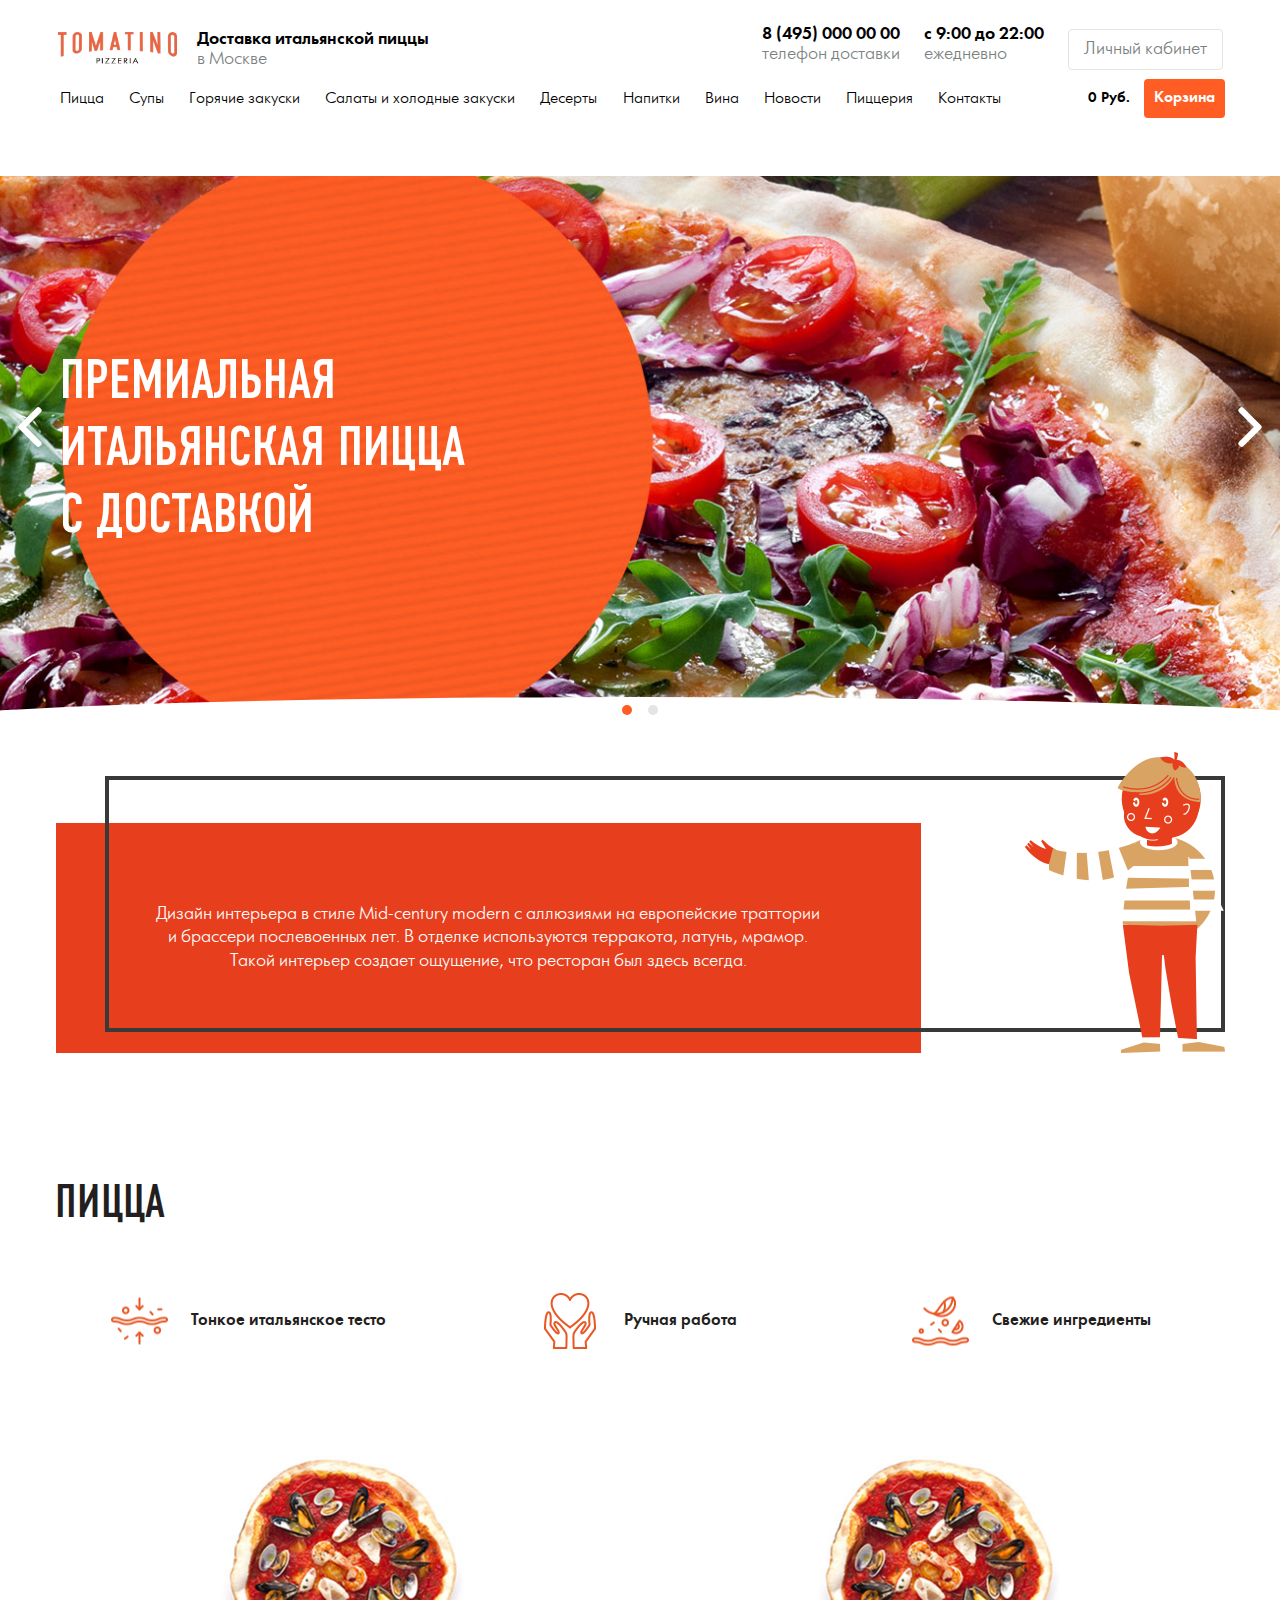
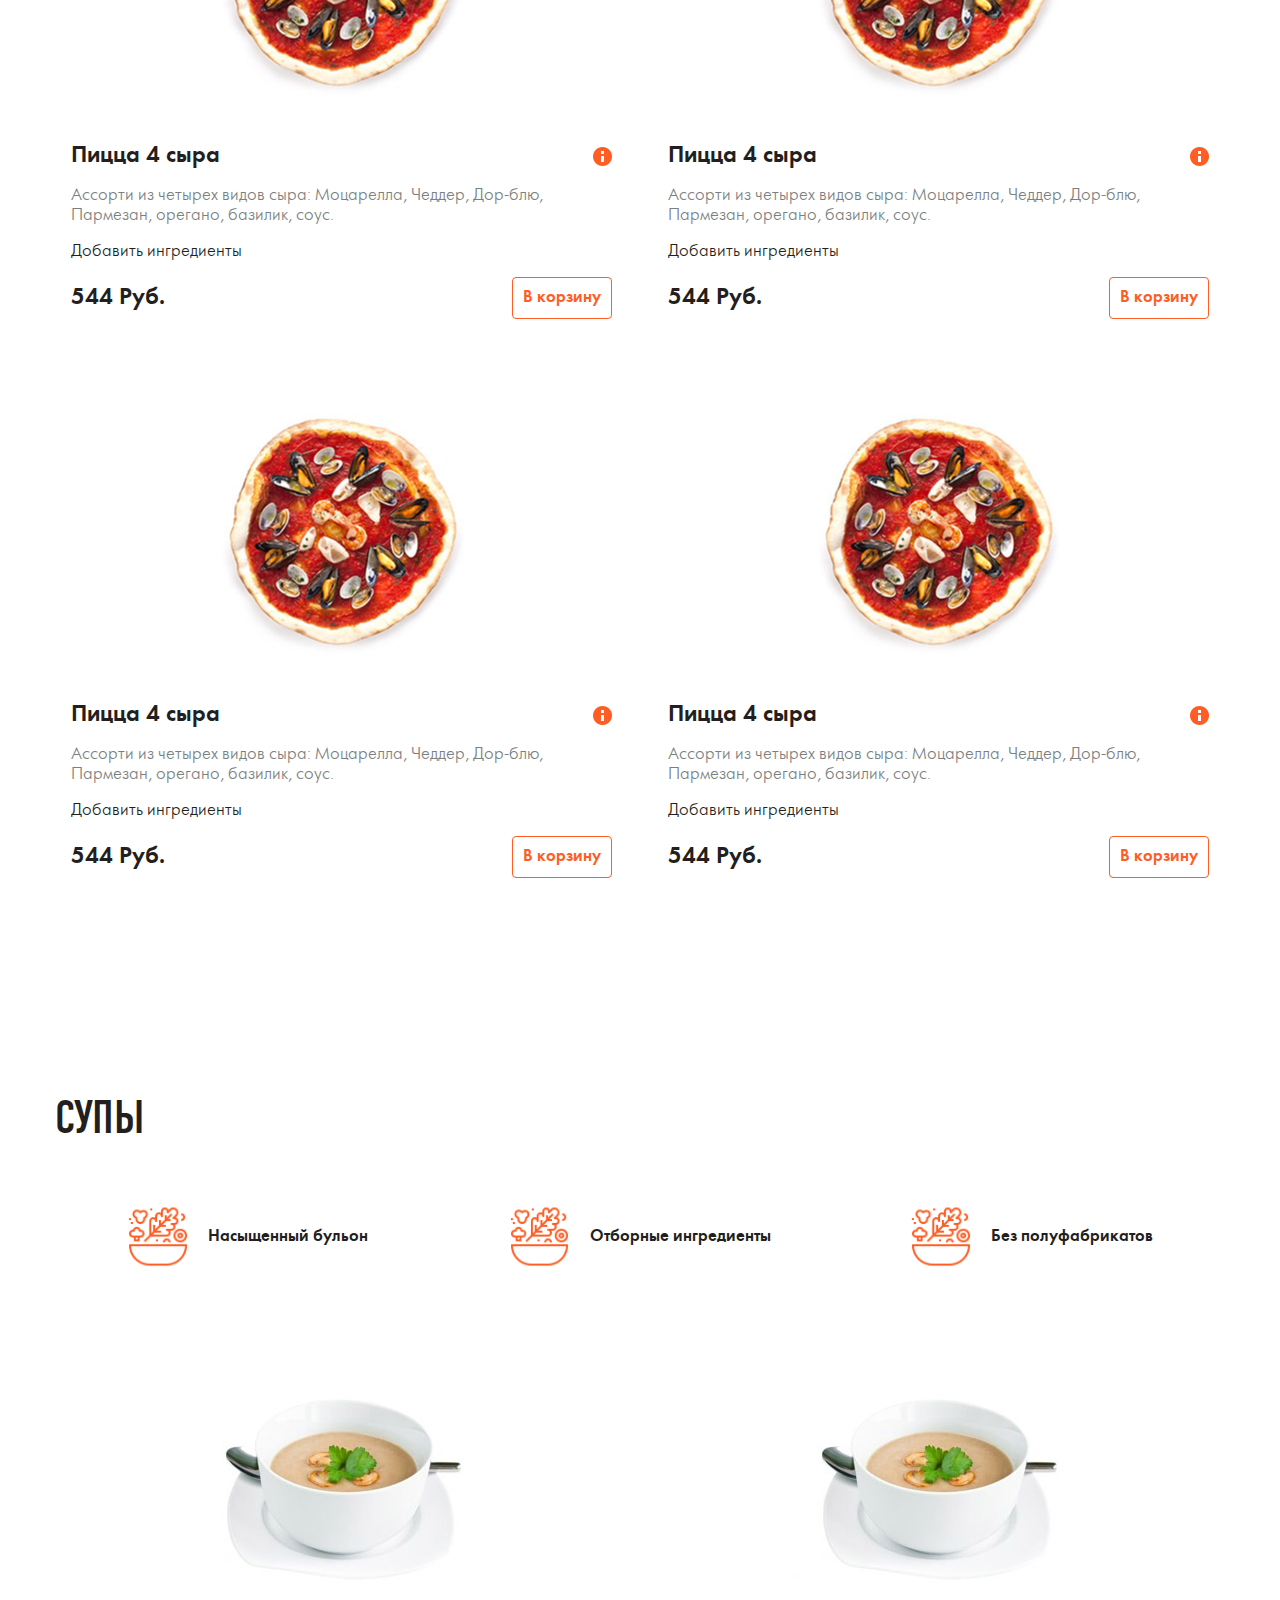
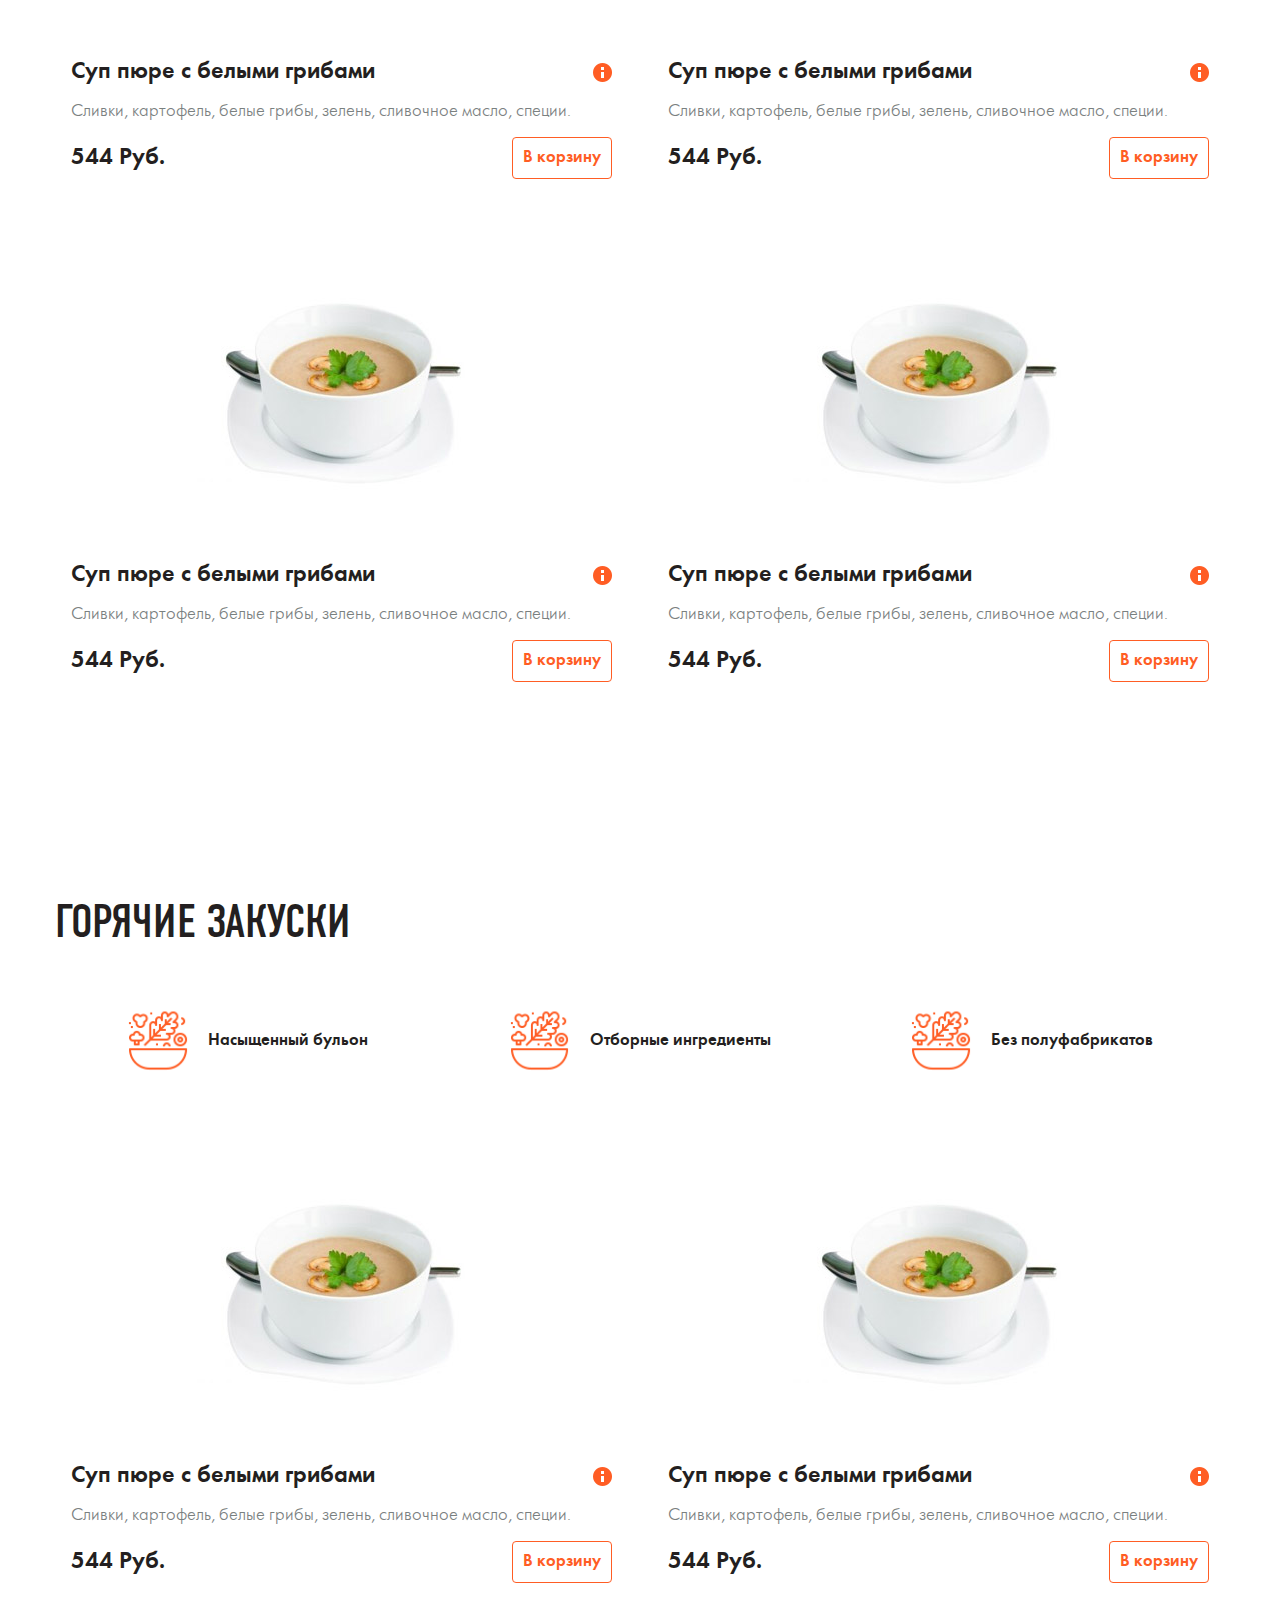
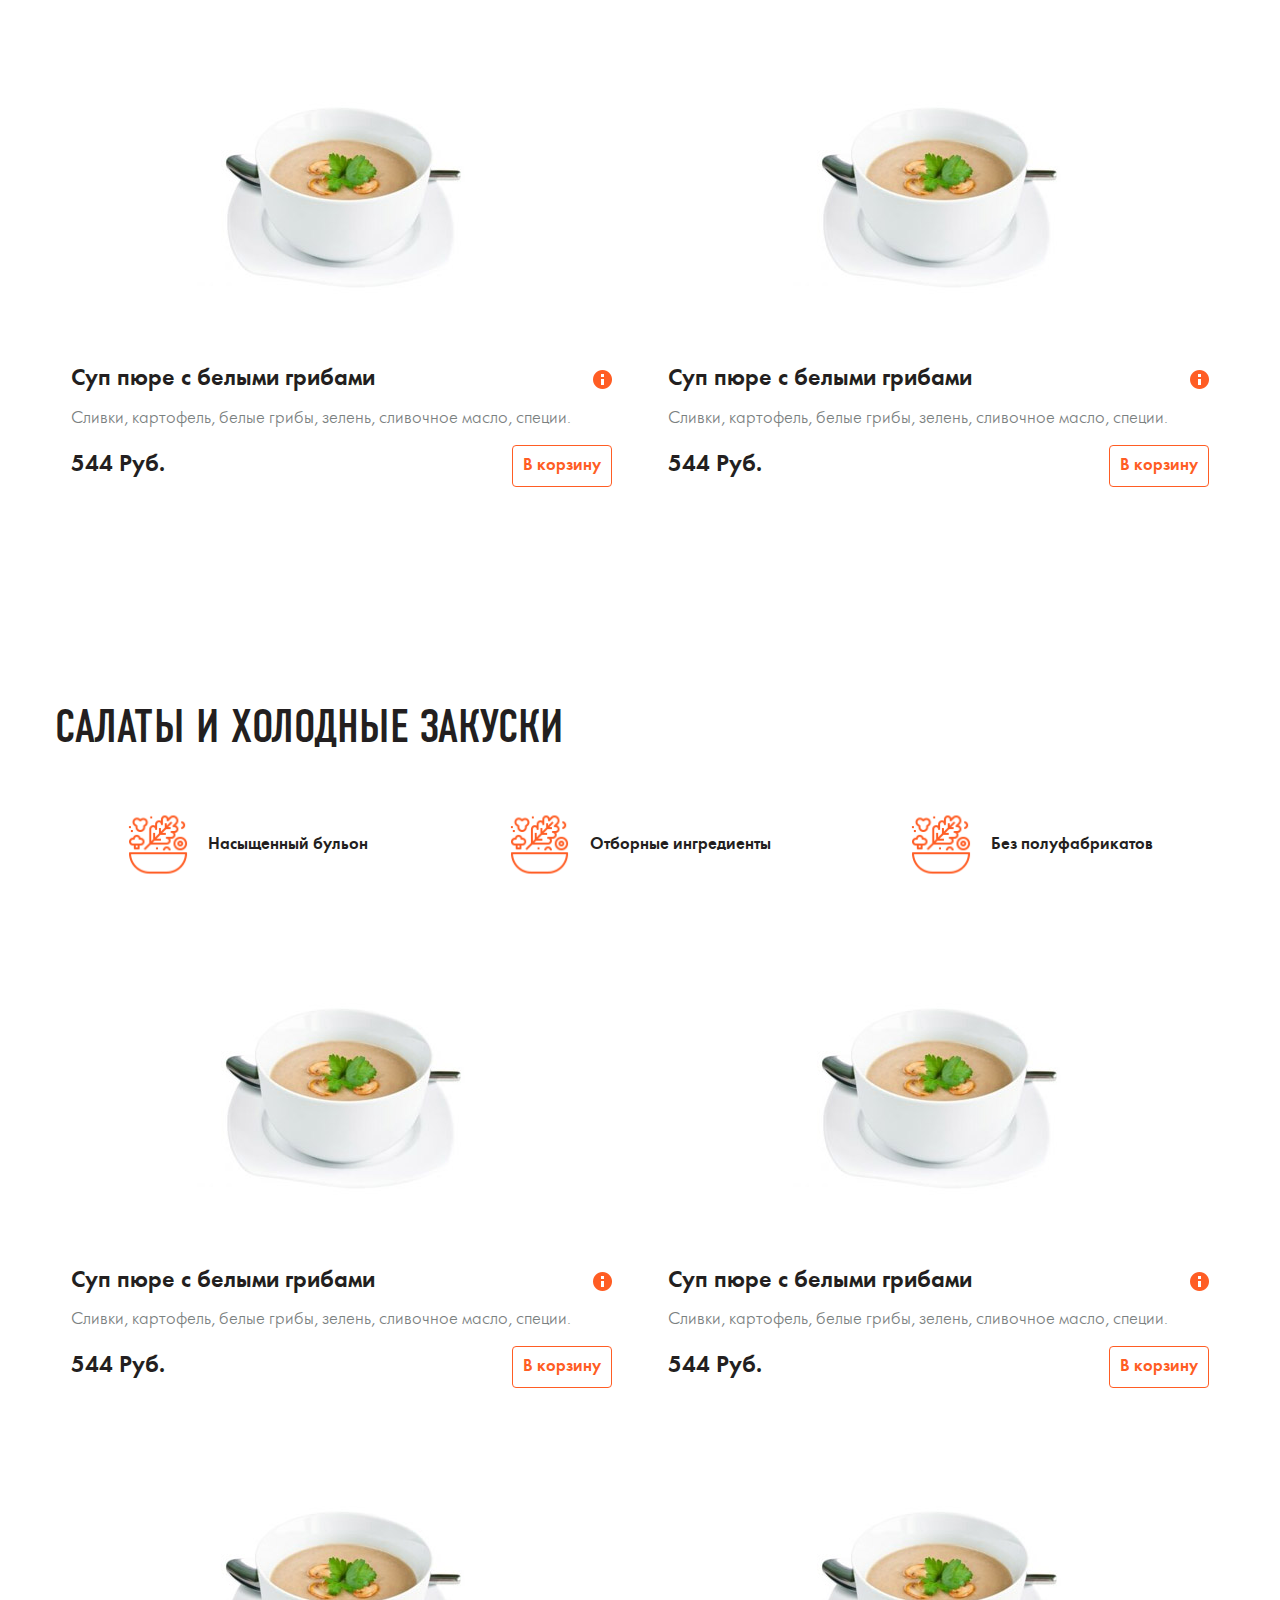
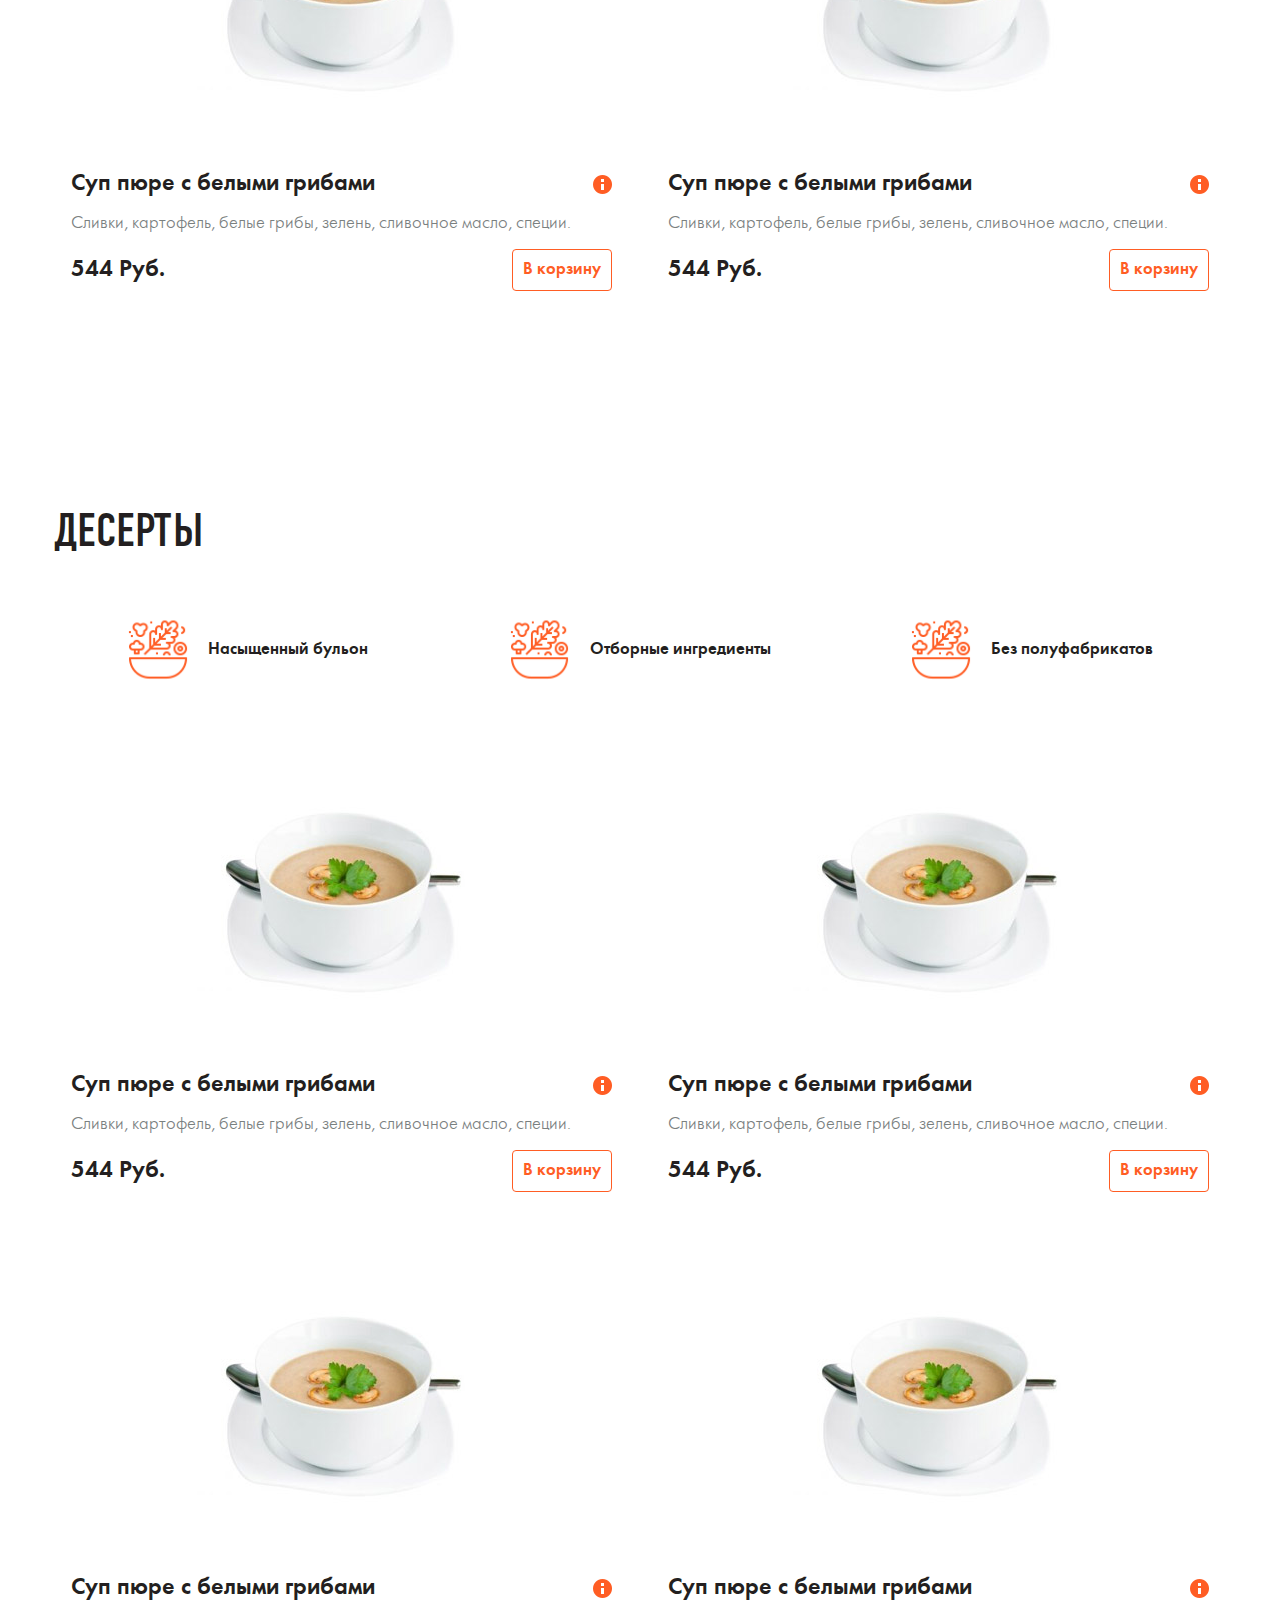
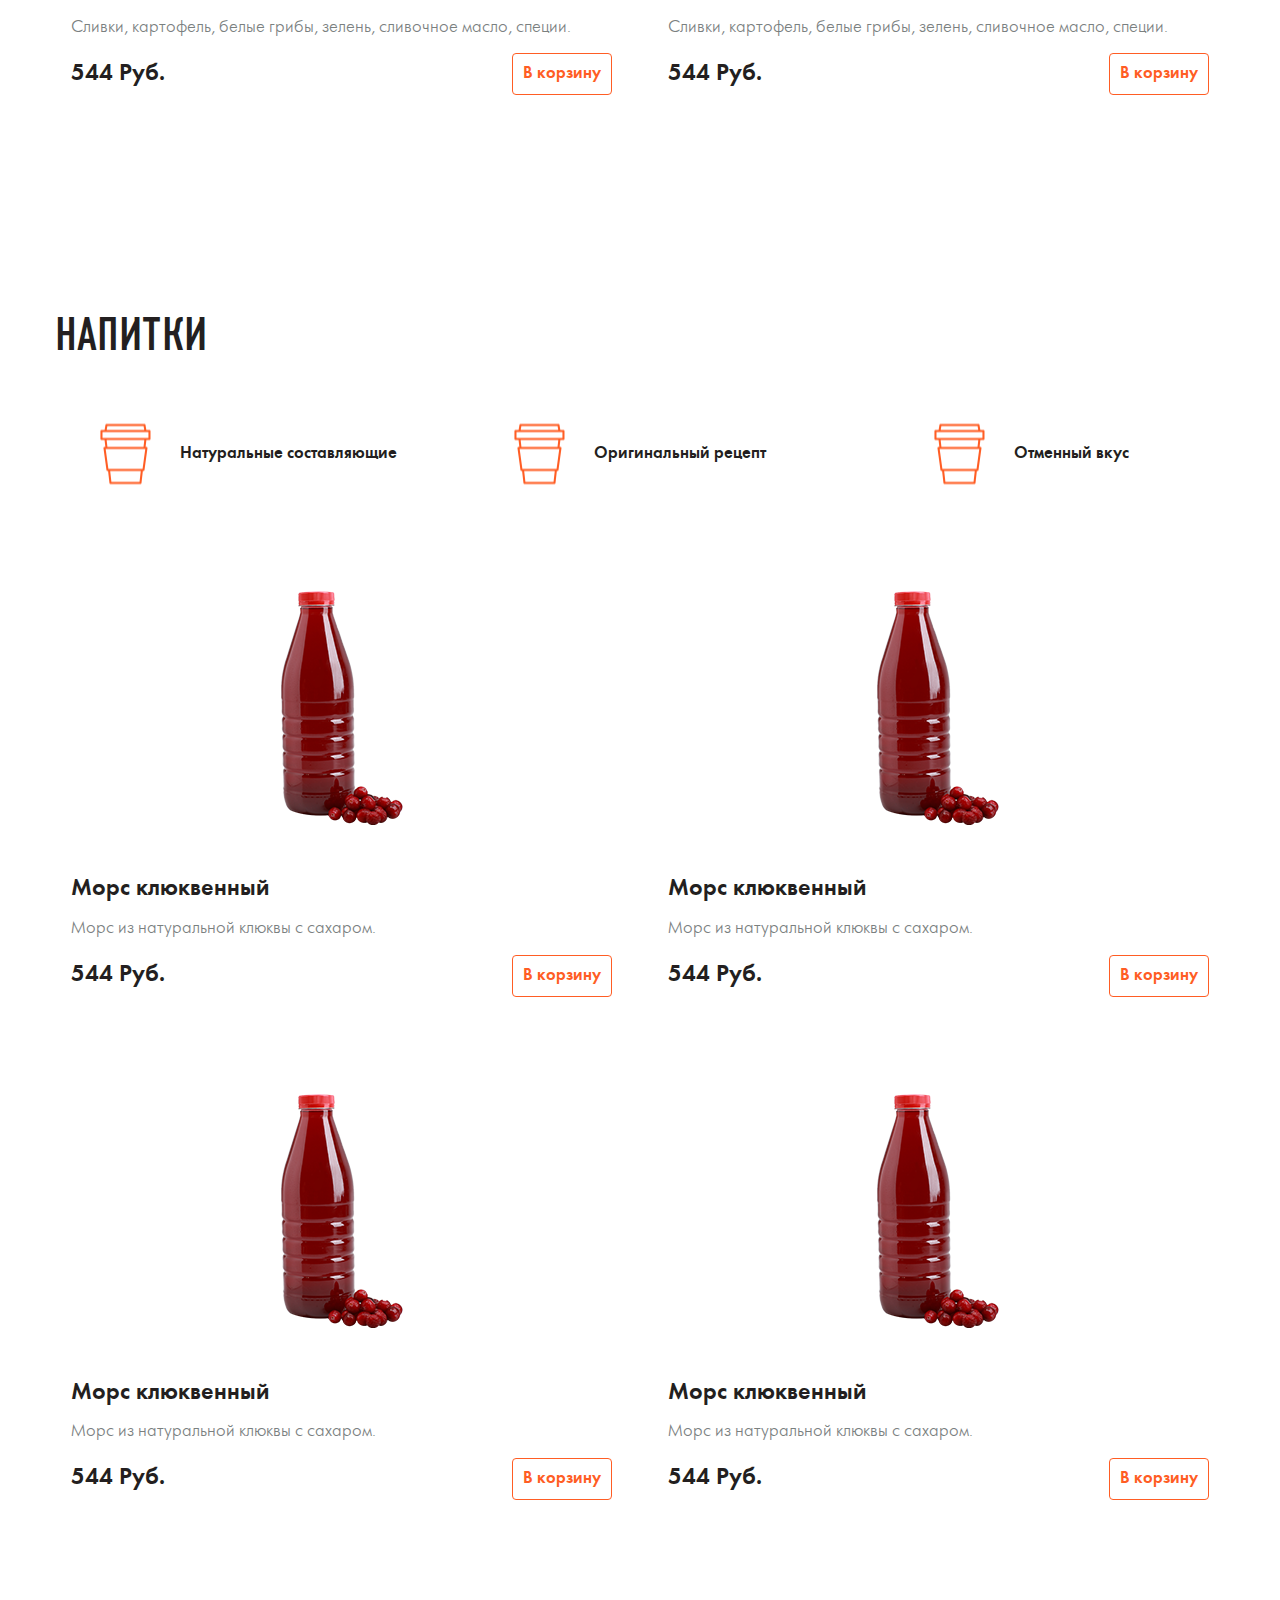
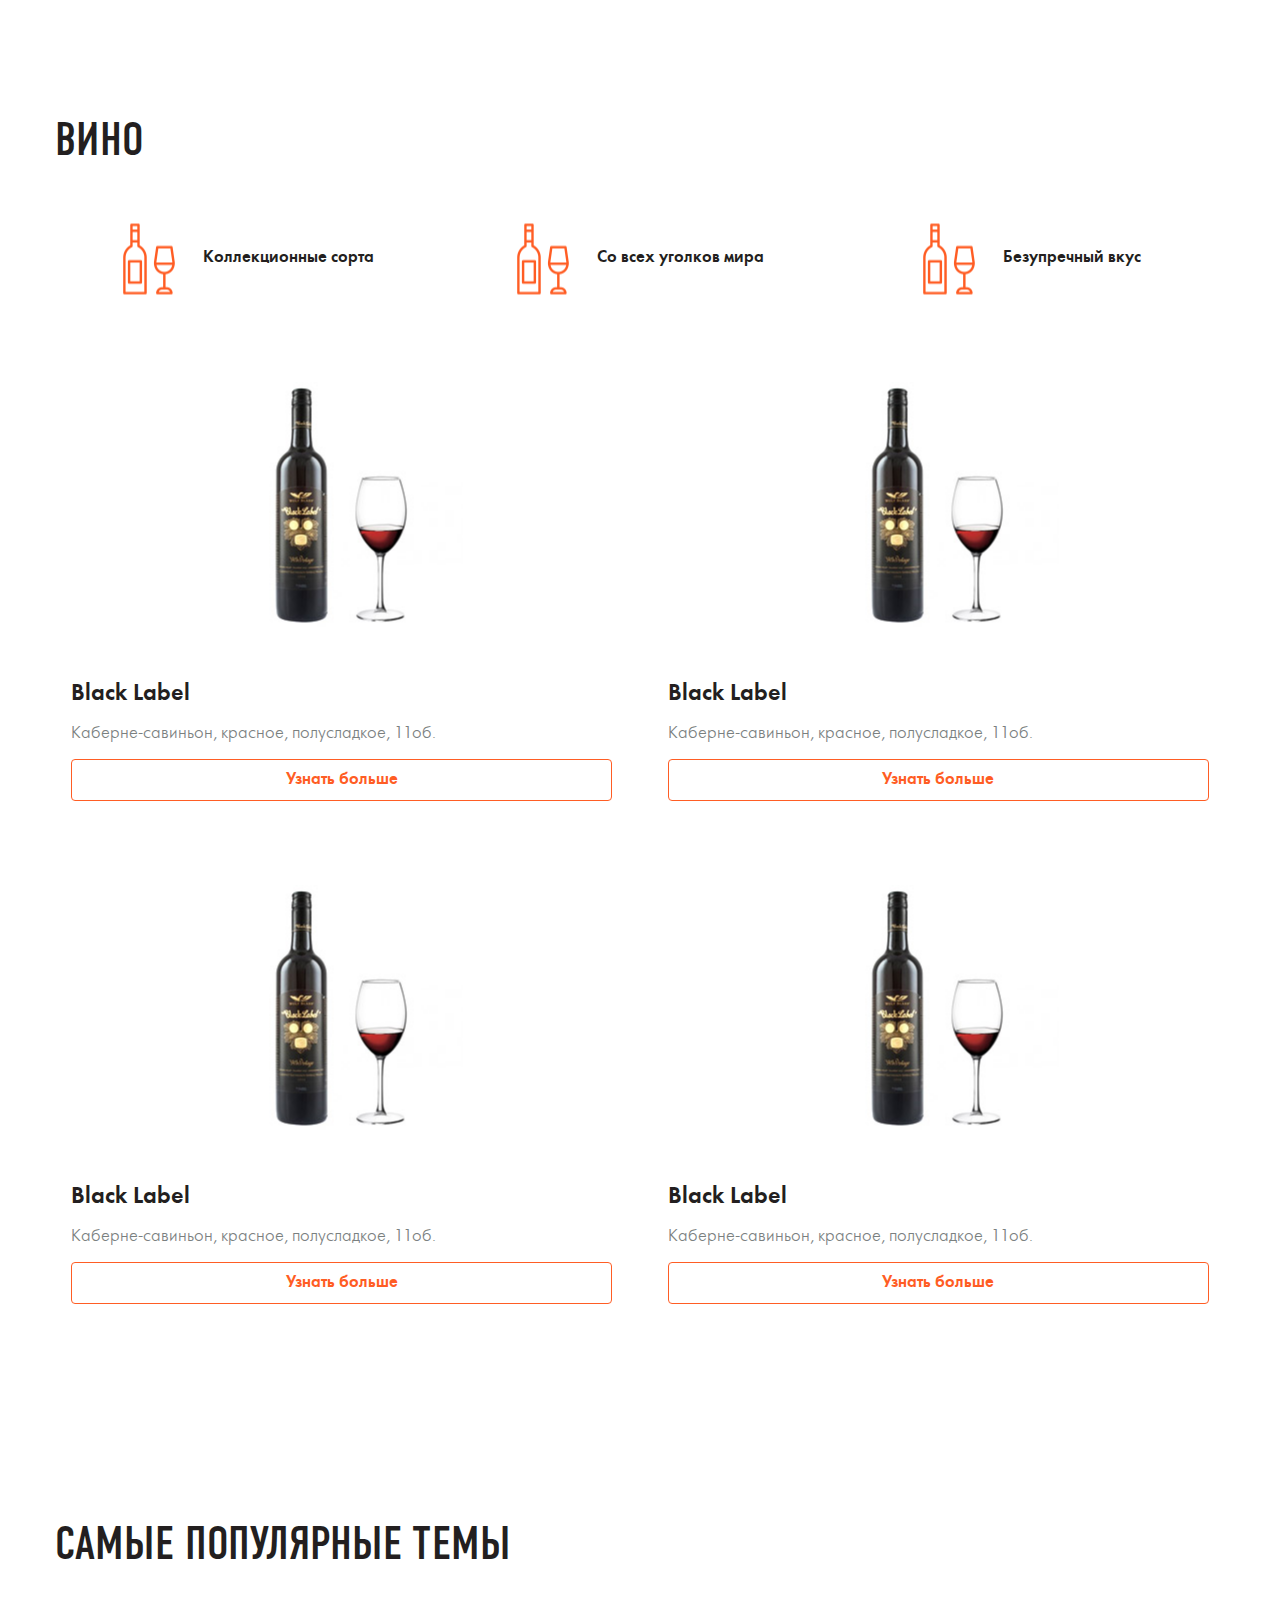
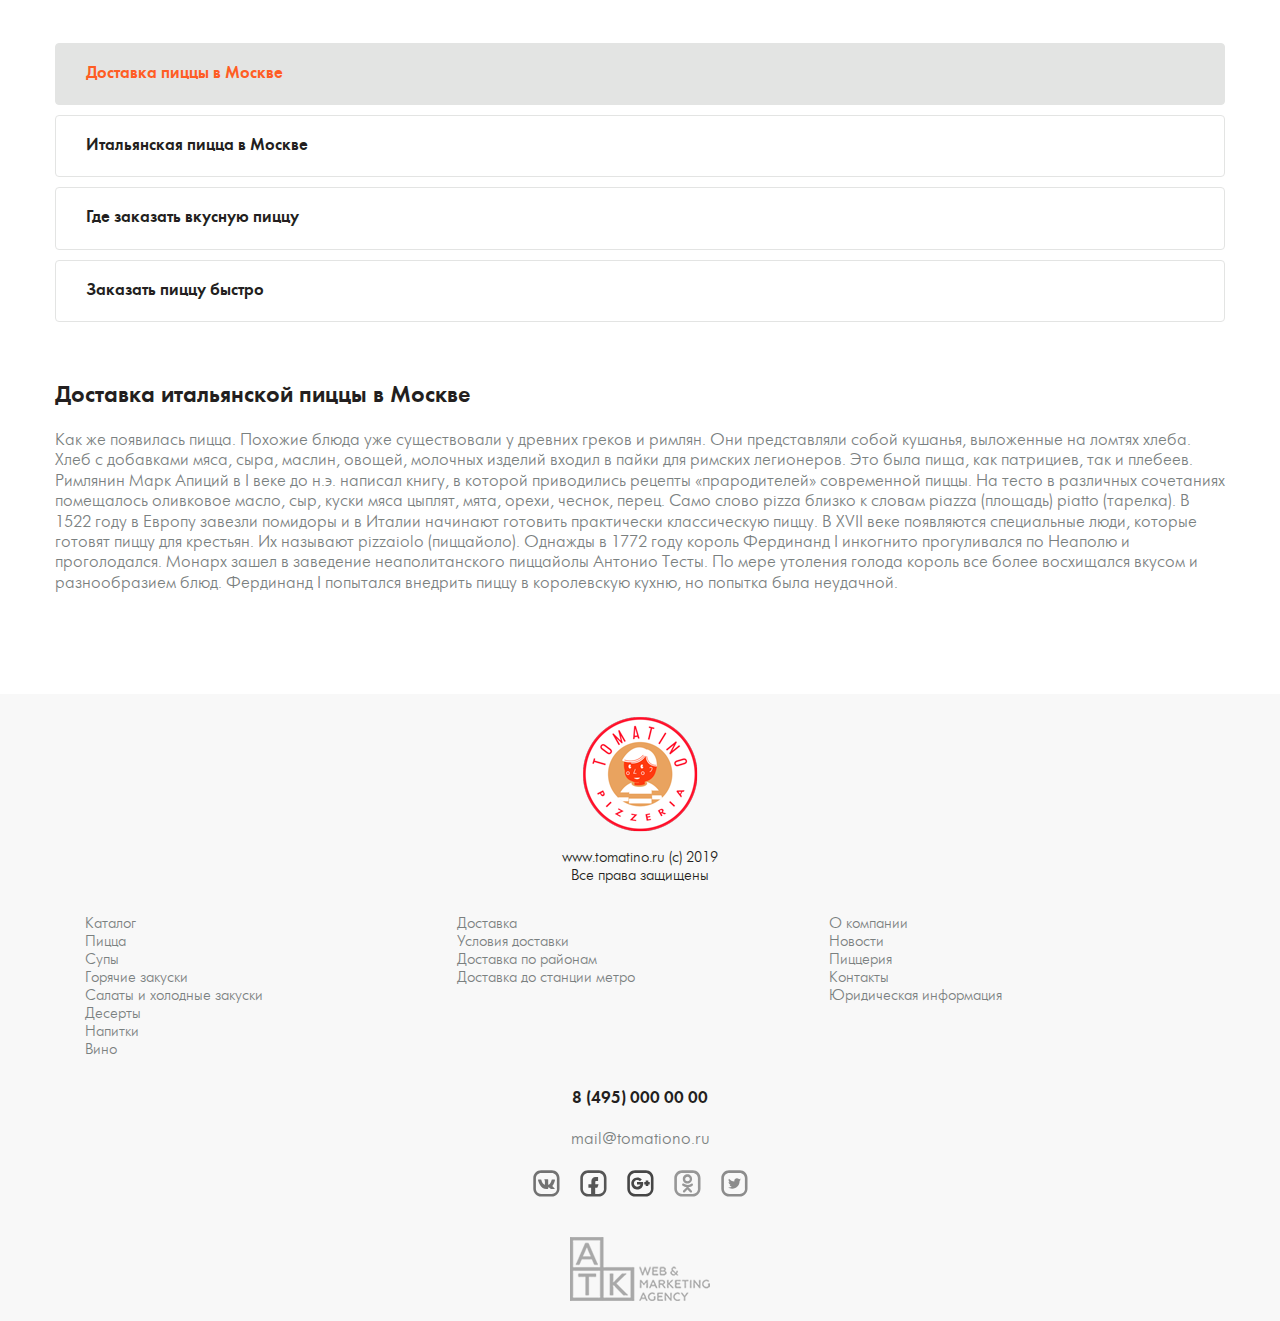
==== commit 891d93c6: "sdfvdfvds" ====
--- a/index.html
+++ b/index.html
@@ -62,7 +62,7 @@
 					</ul>
 				</div>
 				<div class="header-basket">
-					<span>999 Руб.</span>
+					<span><b>999</b> Руб.</span>
 					<a href="#">Корзина</a>
 				</div>
 			</div>
@@ -127,12 +127,12 @@
 				<li><span><img src="i/i-b-3-i-3.png">Свежие ингредиенты</span></li>
 			</ul>
 			<ul class="catalog">
-				<li>
-					<div class="image"><a href="#popup-pizza" class="fancybox"><img src="i/pizza.jpg"></a></div>
+				<li class="pr" id="pizza-01">
+					<div class="image"><a href="#popup-pizza-a" class="fancybox-a"><img src="i/pizza.jpg"></a></div>
 					<div class="text">
 						<div class="name">Пицца 4 сыра</div>
 						<p>Ассорти из четырех видов сыра: Моцарелла, Чеддер, Дор-блю, Пармезан, орегано, базилик, соус.</p>
-						<a href="#popup-pizza" class="more-i fancybox"><img src="i/more-icon.png"></a>
+						<a href="#popup-pizza-a" class="more-i fancybox-a"><img src="i/more-icon.png"></a>
 					</div>
 					<div class="add-ingr">Добавить ингредиенты</div>
 					<div class="col">
@@ -142,15 +142,15 @@
 					</div>
 					<div class="price-wrap">
 						<div class="price"><span>544</span> Руб.</div>
-						<a href="#" class="add-btn">В корзину</a>
-					</div>
-				</li>
-				<li>
-					<div class="image"><a href="#popup-pizza" class="fancybox"><img src="i/pizza.jpg"></a></div>
+						<a href="#pizza-01" class="add-btn">В корзину</a>
+					</div>
+				</li>
+				<li class="pr" id="pizza-02">
+					<div class="image"><a href="#popup-pizza-a" class="fancybox-a"><img src="i/pizza.jpg"></a></div>
 					<div class="text">
 						<div class="name">Пицца 4 сыра</div>
 						<p>Ассорти из четырех видов сыра: Моцарелла, Чеддер, Дор-блю, Пармезан, орегано, базилик, соус.</p>
-						<a href="#popup-pizza" class="more-i fancybox"><img src="i/more-icon.png"></a>
+						<a href="#popup-pizza-a" class="more-i fancybox-a"><img src="i/more-icon.png"></a>
 					</div>
 					<div class="add-ingr">Добавить ингредиенты</div>
 					<div class="col">
@@ -160,15 +160,15 @@
 					</div>
 					<div class="price-wrap">
 						<div class="price"><span>544</span> Руб.</div>
-						<a href="#" class="add-btn">В корзину</a>
-					</div>
-				</li>
-				<li>
-					<div class="image"><a href="#popup-pizza" class="fancybox"><img src="i/pizza.jpg"></a></div>
+						<a href="#pizza-02" class="add-btn">В корзину</a>
+					</div>
+				</li>
+				<li class="pr" id="pizza-03">
+					<div class="image"><a href="#popup-pizza-a" class="fancybox-a"><img src="i/pizza.jpg"></a></div>
 					<div class="text">
 						<div class="name">Пицца 4 сыра</div>
 						<p>Ассорти из четырех видов сыра: Моцарелла, Чеддер, Дор-блю, Пармезан, орегано, базилик, соус.</p>
-						<a href="#popup-pizza" class="more-i fancybox"><img src="i/more-icon.png"></a>
+						<a href="#popup-pizza-a" class="more-i fancybox-a"><img src="i/more-icon.png"></a>
 					</div>
 					<div class="add-ingr">Добавить ингредиенты</div>
 					<div class="col">
@@ -178,15 +178,15 @@
 					</div>
 					<div class="price-wrap">
 						<div class="price"><span>544</span> Руб.</div>
-						<a href="#" class="add-btn">В корзину</a>
-					</div>
-				</li>
-				<li>
-					<div class="image"><a href="#popup-pizza" class="fancybox"><img src="i/pizza.jpg"></a></div>
+						<a href="#pizza-03" class="add-btn">В корзину</a>
+					</div>
+				</li>
+				<li class="pr" id="pizza-04">
+					<div class="image"><a href="#popup-pizza-a" class="fancybox-a"><img src="i/pizza.jpg"></a></div>
 					<div class="text">
 						<div class="name">Пицца 4 сыра</div>
 						<p>Ассорти из четырех видов сыра: Моцарелла, Чеддер, Дор-блю, Пармезан, орегано, базилик, соус.</p>
-						<a href="#popup-pizza" class="more-i fancybox"><img src="i/more-icon.png"></a>
+						<a href="#popup-pizza-a" class="more-i fancybox-a"><img src="i/more-icon.png"></a>
 					</div>
 					<div class="add-ingr">Добавить ингредиенты</div>
 					<div class="col">
@@ -196,7 +196,7 @@
 					</div>
 					<div class="price-wrap">
 						<div class="price"><span>544</span> Руб.</div>
-						<a href="#" class="add-btn">В корзину</a>
+						<a href="#pizza-04" class="add-btn">В корзину</a>
 					</div>
 				</li>
 			</ul>
@@ -209,72 +209,72 @@
 				<li><span><img src="i/i-b-3-i-4.png">Без полуфабрикатов</span></li>
 			</ul>
 			<ul class="catalog">
-				<li>
-					<div class="image"><a href="#popup-soup" class="fancybox"><img src="i/soup.jpg"></a></div>
-					<div class="text">
-						<div class="name">Суп пюре с белыми грибами</div>
-						<p>Сливки, картофель, белые грибы, зелень, сливочное масло, специи.</p>
-						<a href="#popup-soup" class="more-i fancybox"><img src="i/more-icon.png"></a>
-					</div>
-					<div class="col">
-						<div class="less"></div>
-						<p>0</p>
-						<div class="more"></div>
-					</div>
-					<div class="price-wrap">
-						<div class="price"><span>544</span> Руб.</div>
-						<a href="#" class="add-btn">В корзину</a>
-					</div>
-				</li>
-				<li>
-					<div class="image"><a href="#popup-soup" class="fancybox"><img src="i/soup.jpg"></a></div>
-					<div class="text">
-						<div class="name">Суп пюре с белыми грибами</div>
-						<p>Сливки, картофель, белые грибы, зелень, сливочное масло, специи.</p>
-						<a href="#popup-soup" class="more-i fancybox"><img src="i/more-icon.png"></a>
-					</div>
-					<div class="col">
-						<div class="less"></div>
-						<p>0</p>
-						<div class="more"></div>
-					</div>
-					<div class="price-wrap">
-						<div class="price"><span>544</span> Руб.</div>
-						<a href="#" class="add-btn">В корзину</a>
-					</div>
-				</li>
-				<li>
-					<div class="image"><a href="#popup-soup" class="fancybox"><img src="i/soup.jpg"></a></div>
-					<div class="text">
-						<div class="name">Суп пюре с белыми грибами</div>
-						<p>Сливки, картофель, белые грибы, зелень, сливочное масло, специи.</p>
-						<a href="#popup-soup" class="more-i fancybox"><img src="i/more-icon.png"></a>
-					</div>
-					<div class="col">
-						<div class="less"></div>
-						<p>0</p>
-						<div class="more"></div>
-					</div>
-					<div class="price-wrap">
-						<div class="price"><span>544</span> Руб.</div>
-						<a href="#" class="add-btn">В корзину</a>
-					</div>
-				</li>
-				<li>
-					<div class="image"><a href="#popup-soup" class="fancybox"><img src="i/soup.jpg"></a></div>
-					<div class="text">
-						<div class="name">Суп пюре с белыми грибами</div>
-						<p>Сливки, картофель, белые грибы, зелень, сливочное масло, специи.</p>
-						<a href="#popup-soup" class="more-i fancybox"><img src="i/more-icon.png"></a>
-					</div>
-					<div class="col">
-						<div class="less"></div>
-						<p>0</p>
-						<div class="more"></div>
-					</div>
-					<div class="price-wrap">
-						<div class="price"><span>544</span> Руб.</div>
-						<a href="#" class="add-btn">В корзину</a>
+				<li class="pr" id="soup-01">
+					<div class="image"><a href="#popup-soup-a" class="fancybox-a"><img src="i/soup.jpg"></a></div>
+					<div class="text">
+						<div class="name">Суп пюре с белыми грибами</div>
+						<p>Сливки, картофель, белые грибы, зелень, сливочное масло, специи.</p>
+						<a href="#popup-soup-a" class="more-i fancybox-a"><img src="i/more-icon.png"></a>
+					</div>
+					<div class="col">
+						<div class="less"></div>
+						<p>0</p>
+						<div class="more"></div>
+					</div>
+					<div class="price-wrap">
+						<div class="price"><span>544</span> Руб.</div>
+						<a href="#soup-01" class="add-btn">В корзину</a>
+					</div>
+				</li>
+				<li class="pr" id="soup-02">
+					<div class="image"><a href="#popup-soup-a" class="fancybox-a"><img src="i/soup.jpg"></a></div>
+					<div class="text">
+						<div class="name">Суп пюре с белыми грибами</div>
+						<p>Сливки, картофель, белые грибы, зелень, сливочное масло, специи.</p>
+						<a href="#popup-soup-a" class="more-i fancybox-a"><img src="i/more-icon.png"></a>
+					</div>
+					<div class="col">
+						<div class="less"></div>
+						<p>0</p>
+						<div class="more"></div>
+					</div>
+					<div class="price-wrap">
+						<div class="price"><span>544</span> Руб.</div>
+						<a href="#soup-02" class="add-btn">В корзину</a>
+					</div>
+				</li>
+				<li class="pr" id="soup-03">
+					<div class="image"><a href="#popup-soup-a" class="fancybox-a"><img src="i/soup.jpg"></a></div>
+					<div class="text">
+						<div class="name">Суп пюре с белыми грибами</div>
+						<p>Сливки, картофель, белые грибы, зелень, сливочное масло, специи.</p>
+						<a href="#popup-soup-a" class="more-i fancybox-a"><img src="i/more-icon.png"></a>
+					</div>
+					<div class="col">
+						<div class="less"></div>
+						<p>0</p>
+						<div class="more"></div>
+					</div>
+					<div class="price-wrap">
+						<div class="price"><span>544</span> Руб.</div>
+						<a href="#soup-03" class="add-btn">В корзину</a>
+					</div>
+				</li>
+				<li class="pr" id="soup-04">
+					<div class="image"><a href="#popup-soup-a" class="fancybox-a"><img src="i/soup.jpg"></a></div>
+					<div class="text">
+						<div class="name">Суп пюре с белыми грибами</div>
+						<p>Сливки, картофель, белые грибы, зелень, сливочное масло, специи.</p>
+						<a href="#popup-soup-a" class="more-i fancybox-a"><img src="i/more-icon.png"></a>
+					</div>
+					<div class="col">
+						<div class="less"></div>
+						<p>0</p>
+						<div class="more"></div>
+					</div>
+					<div class="price-wrap">
+						<div class="price"><span>544</span> Руб.</div>
+						<a href="#soup-04" class="add-btn">В корзину</a>
 					</div>
 				</li>
 			</ul>
@@ -287,72 +287,72 @@
 				<li><span><img src="i/i-b-3-i-4.png">Без полуфабрикатов</span></li>
 			</ul>
 			<ul class="catalog">
-				<li>
-					<div class="image"><a href="#popup-soup" class="fancybox"><img src="i/soup.jpg"></a></div>
-					<div class="text">
-						<div class="name">Суп пюре с белыми грибами</div>
-						<p>Сливки, картофель, белые грибы, зелень, сливочное масло, специи.</p>
-						<a href="#popup-soup" class="more-i fancybox"><img src="i/more-icon.png"></a>
-					</div>
-					<div class="col">
-						<div class="less"></div>
-						<p>0</p>
-						<div class="more"></div>
-					</div>
-					<div class="price-wrap">
-						<div class="price"><span>544</span> Руб.</div>
-						<a href="#" class="add-btn">В корзину</a>
-					</div>
-				</li>
-				<li>
-					<div class="image"><a href="#popup-soup" class="fancybox"><img src="i/soup.jpg"></a></div>
-					<div class="text">
-						<div class="name">Суп пюре с белыми грибами</div>
-						<p>Сливки, картофель, белые грибы, зелень, сливочное масло, специи.</p>
-						<a href="#popup-soup" class="more-i fancybox"><img src="i/more-icon.png"></a>
-					</div>
-					<div class="col">
-						<div class="less"></div>
-						<p>0</p>
-						<div class="more"></div>
-					</div>
-					<div class="price-wrap">
-						<div class="price"><span>544</span> Руб.</div>
-						<a href="#" class="add-btn">В корзину</a>
-					</div>
-				</li>
-				<li>
-					<div class="image"><a href="#popup-soup" class="fancybox"><img src="i/soup.jpg"></a></div>
-					<div class="text">
-						<div class="name">Суп пюре с белыми грибами</div>
-						<p>Сливки, картофель, белые грибы, зелень, сливочное масло, специи.</p>
-						<a href="#popup-soup" class="more-i fancybox"><img src="i/more-icon.png"></a>
-					</div>
-					<div class="col">
-						<div class="less"></div>
-						<p>0</p>
-						<div class="more"></div>
-					</div>
-					<div class="price-wrap">
-						<div class="price"><span>544</span> Руб.</div>
-						<a href="#" class="add-btn">В корзину</a>
-					</div>
-				</li>
-				<li>
-					<div class="image"><a href="#popup-soup" class="fancybox"><img src="i/soup.jpg"></a></div>
-					<div class="text">
-						<div class="name">Суп пюре с белыми грибами</div>
-						<p>Сливки, картофель, белые грибы, зелень, сливочное масло, специи.</p>
-						<a href="#popup-soup" class="more-i fancybox"><img src="i/more-icon.png"></a>
-					</div>
-					<div class="col">
-						<div class="less"></div>
-						<p>0</p>
-						<div class="more"></div>
-					</div>
-					<div class="price-wrap">
-						<div class="price"><span>544</span> Руб.</div>
-						<a href="#" class="add-btn">В корзину</a>
+				<li class="pr" id="hot-01">
+					<div class="image"><a href="#popup-soup-a" class="fancybox-a"><img src="i/soup.jpg"></a></div>
+					<div class="text">
+						<div class="name">Суп пюре с белыми грибами</div>
+						<p>Сливки, картофель, белые грибы, зелень, сливочное масло, специи.</p>
+						<a href="#popup-soup-a" class="more-i fancybox-a"><img src="i/more-icon.png"></a>
+					</div>
+					<div class="col">
+						<div class="less"></div>
+						<p>0</p>
+						<div class="more"></div>
+					</div>
+					<div class="price-wrap">
+						<div class="price"><span>544</span> Руб.</div>
+						<a href="#hot-01" class="add-btn">В корзину</a>
+					</div>
+				</li>
+				<li class="pr" id="hot-02">
+					<div class="image"><a href="#popup-soup-a" class="fancybox-a"><img src="i/soup.jpg"></a></div>
+					<div class="text">
+						<div class="name">Суп пюре с белыми грибами</div>
+						<p>Сливки, картофель, белые грибы, зелень, сливочное масло, специи.</p>
+						<a href="#popup-soup-a" class="more-i fancybox-a"><img src="i/more-icon.png"></a>
+					</div>
+					<div class="col">
+						<div class="less"></div>
+						<p>0</p>
+						<div class="more"></div>
+					</div>
+					<div class="price-wrap">
+						<div class="price"><span>544</span> Руб.</div>
+						<a href="#hot-02" class="add-btn">В корзину</a>
+					</div>
+				</li>
+				<li class="pr" id="hot-03">
+					<div class="image"><a href="#popup-soup-a" class="fancybox-a"><img src="i/soup.jpg"></a></div>
+					<div class="text">
+						<div class="name">Суп пюре с белыми грибами</div>
+						<p>Сливки, картофель, белые грибы, зелень, сливочное масло, специи.</p>
+						<a href="#popup-soup-a" class="more-i fancybox-a"><img src="i/more-icon.png"></a>
+					</div>
+					<div class="col">
+						<div class="less"></div>
+						<p>0</p>
+						<div class="more"></div>
+					</div>
+					<div class="price-wrap">
+						<div class="price"><span>544</span> Руб.</div>
+						<a href="#hot-03" class="add-btn">В корзину</a>
+					</div>
+				</li>
+				<li class="pr" id="hot-04">
+					<div class="image"><a href="#popup-soup-a" class="fancybox-a"><img src="i/soup.jpg"></a></div>
+					<div class="text">
+						<div class="name">Суп пюре с белыми грибами</div>
+						<p>Сливки, картофель, белые грибы, зелень, сливочное масло, специи.</p>
+						<a href="#popup-soup-a" class="more-i fancybox-a"><img src="i/more-icon.png"></a>
+					</div>
+					<div class="col">
+						<div class="less"></div>
+						<p>0</p>
+						<div class="more"></div>
+					</div>
+					<div class="price-wrap">
+						<div class="price"><span>544</span> Руб.</div>
+						<a href="#hot-04" class="add-btn">В корзину</a>
 					</div>
 				</li>
 			</ul>
@@ -365,72 +365,72 @@
 				<li><span><img src="i/i-b-3-i-4.png">Без полуфабрикатов</span></li>
 			</ul>
 			<ul class="catalog">
-				<li>
-					<div class="image"><a href="#popup-soup" class="fancybox"><img src="i/soup.jpg"></a></div>
-					<div class="text">
-						<div class="name">Суп пюре с белыми грибами</div>
-						<p>Сливки, картофель, белые грибы, зелень, сливочное масло, специи.</p>
-						<a href="#popup-soup" class="more-i fancybox"><img src="i/more-icon.png"></a>
-					</div>
-					<div class="col">
-						<div class="less"></div>
-						<p>0</p>
-						<div class="more"></div>
-					</div>
-					<div class="price-wrap">
-						<div class="price"><span>544</span> Руб.</div>
-						<a href="#" class="add-btn">В корзину</a>
-					</div>
-				</li>
-				<li>
-					<div class="image"><a href="#popup-soup" class="fancybox"><img src="i/soup.jpg"></a></div>
-					<div class="text">
-						<div class="name">Суп пюре с белыми грибами</div>
-						<p>Сливки, картофель, белые грибы, зелень, сливочное масло, специи.</p>
-						<a href="#popup-soup" class="more-i fancybox"><img src="i/more-icon.png"></a>
-					</div>
-					<div class="col">
-						<div class="less"></div>
-						<p>0</p>
-						<div class="more"></div>
-					</div>
-					<div class="price-wrap">
-						<div class="price"><span>544</span> Руб.</div>
-						<a href="#" class="add-btn">В корзину</a>
-					</div>
-				</li>
-				<li>
-					<div class="image"><a href="#popup-soup" class="fancybox"><img src="i/soup.jpg"></a></div>
-					<div class="text">
-						<div class="name">Суп пюре с белыми грибами</div>
-						<p>Сливки, картофель, белые грибы, зелень, сливочное масло, специи.</p>
-						<a href="#popup-soup" class="more-i fancybox"><img src="i/more-icon.png"></a>
-					</div>
-					<div class="col">
-						<div class="less"></div>
-						<p>0</p>
-						<div class="more"></div>
-					</div>
-					<div class="price-wrap">
-						<div class="price"><span>544</span> Руб.</div>
-						<a href="#" class="add-btn">В корзину</a>
-					</div>
-				</li>
-				<li>
-					<div class="image"><a href="#popup-soup" class="fancybox"><img src="i/soup.jpg"></a></div>
-					<div class="text">
-						<div class="name">Суп пюре с белыми грибами</div>
-						<p>Сливки, картофель, белые грибы, зелень, сливочное масло, специи.</p>
-						<a href="#popup-soup" class="more-i fancybox"><img src="i/more-icon.png"></a>
-					</div>
-					<div class="col">
-						<div class="less"></div>
-						<p>0</p>
-						<div class="more"></div>
-					</div>
-					<div class="price-wrap">
-						<div class="price"><span>544</span> Руб.</div>
-						<a href="#" class="add-btn">В корзину</a>
+				<li class="pr" id="salat-01">
+					<div class="image"><a href="#popup-soup-a" class="fancybox-a"><img src="i/soup.jpg"></a></div>
+					<div class="text">
+						<div class="name">Суп пюре с белыми грибами</div>
+						<p>Сливки, картофель, белые грибы, зелень, сливочное масло, специи.</p>
+						<a href="#popup-soup-a" class="more-i fancybox-a"><img src="i/more-icon.png"></a>
+					</div>
+					<div class="col">
+						<div class="less"></div>
+						<p>0</p>
+						<div class="more"></div>
+					</div>
+					<div class="price-wrap">
+						<div class="price"><span>544</span> Руб.</div>
+						<a href="#salat-01" class="add-btn">В корзину</a>
+					</div>
+				</li>
+				<li class="pr" id="salat-02">
+					<div class="image"><a href="#popup-soup-a" class="fancybox-a"><img src="i/soup.jpg"></a></div>
+					<div class="text">
+						<div class="name">Суп пюре с белыми грибами</div>
+						<p>Сливки, картофель, белые грибы, зелень, сливочное масло, специи.</p>
+						<a href="#popup-soup-a" class="more-i fancybox-a"><img src="i/more-icon.png"></a>
+					</div>
+					<div class="col">
+						<div class="less"></div>
+						<p>0</p>
+						<div class="more"></div>
+					</div>
+					<div class="price-wrap">
+						<div class="price"><span>544</span> Руб.</div>
+						<a href="#salat-02" class="add-btn">В корзину</a>
+					</div>
+				</li>
+				<li class="pr" id="salat-03">
+					<div class="image"><a href="#popup-soup-a" class="fancybox-a"><img src="i/soup.jpg"></a></div>
+					<div class="text">
+						<div class="name">Суп пюре с белыми грибами</div>
+						<p>Сливки, картофель, белые грибы, зелень, сливочное масло, специи.</p>
+						<a href="#popup-soup-a" class="more-i fancybox-a"><img src="i/more-icon.png"></a>
+					</div>
+					<div class="col">
+						<div class="less"></div>
+						<p>0</p>
+						<div class="more"></div>
+					</div>
+					<div class="price-wrap">
+						<div class="price"><span>544</span> Руб.</div>
+						<a href="#salat-03" class="add-btn">В корзину</a>
+					</div>
+				</li>
+				<li class="pr" id="salat-04">
+					<div class="image"><a href="#popup-soup-a" class="fancybox-a"><img src="i/soup.jpg"></a></div>
+					<div class="text">
+						<div class="name">Суп пюре с белыми грибами</div>
+						<p>Сливки, картофель, белые грибы, зелень, сливочное масло, специи.</p>
+						<a href="#popup-soup-a" class="more-i fancybox-a"><img src="i/more-icon.png"></a>
+					</div>
+					<div class="col">
+						<div class="less"></div>
+						<p>0</p>
+						<div class="more"></div>
+					</div>
+					<div class="price-wrap">
+						<div class="price"><span>544</span> Руб.</div>
+						<a href="#salat-04" class="add-btn">В корзину</a>
 					</div>
 				</li>
 			</ul>
@@ -443,72 +443,72 @@
 				<li><span><img src="i/i-b-3-i-4.png">Без полуфабрикатов</span></li>
 			</ul>
 			<ul class="catalog">
-				<li>
-					<div class="image"><a href="#popup-soup" class="fancybox"><img src="i/soup.jpg"></a></div>
-					<div class="text">
-						<div class="name">Суп пюре с белыми грибами</div>
-						<p>Сливки, картофель, белые грибы, зелень, сливочное масло, специи.</p>
-						<a href="#popup-soup" class="more-i fancybox"><img src="i/more-icon.png"></a>
-					</div>
-					<div class="col">
-						<div class="less"></div>
-						<p>0</p>
-						<div class="more"></div>
-					</div>
-					<div class="price-wrap">
-						<div class="price"><span>544</span> Руб.</div>
-						<a href="#" class="add-btn">В корзину</a>
-					</div>
-				</li>
-				<li>
-					<div class="image"><a href="#popup-soup" class="fancybox"><img src="i/soup.jpg"></a></div>
-					<div class="text">
-						<div class="name">Суп пюре с белыми грибами</div>
-						<p>Сливки, картофель, белые грибы, зелень, сливочное масло, специи.</p>
-						<a href="#popup-soup" class="more-i fancybox"><img src="i/more-icon.png"></a>
-					</div>
-					<div class="col">
-						<div class="less"></div>
-						<p>0</p>
-						<div class="more"></div>
-					</div>
-					<div class="price-wrap">
-						<div class="price"><span>544</span> Руб.</div>
-						<a href="#" class="add-btn">В корзину</a>
-					</div>
-				</li>
-				<li>
-					<div class="image"><a href="#popup-soup" class="fancybox"><img src="i/soup.jpg"></a></div>
-					<div class="text">
-						<div class="name">Суп пюре с белыми грибами</div>
-						<p>Сливки, картофель, белые грибы, зелень, сливочное масло, специи.</p>
-						<a href="#popup-soup" class="more-i fancybox"><img src="i/more-icon.png"></a>
-					</div>
-					<div class="col">
-						<div class="less"></div>
-						<p>0</p>
-						<div class="more"></div>
-					</div>
-					<div class="price-wrap">
-						<div class="price"><span>544</span> Руб.</div>
-						<a href="#" class="add-btn">В корзину</a>
-					</div>
-				</li>
-				<li>
-					<div class="image"><a href="#popup-soup" class="fancybox"><img src="i/soup.jpg"></a></div>
-					<div class="text">
-						<div class="name">Суп пюре с белыми грибами</div>
-						<p>Сливки, картофель, белые грибы, зелень, сливочное масло, специи.</p>
-						<a href="#popup-soup" class="more-i fancybox"><img src="i/more-icon.png"></a>
-					</div>
-					<div class="col">
-						<div class="less"></div>
-						<p>0</p>
-						<div class="more"></div>
-					</div>
-					<div class="price-wrap">
-						<div class="price"><span>544</span> Руб.</div>
-						<a href="#" class="add-btn">В корзину</a>
+				<li class="pr" id="desert-01">
+					<div class="image"><a href="#popup-soup-a" class="fancybox-a"><img src="i/soup.jpg"></a></div>
+					<div class="text">
+						<div class="name">Суп пюре с белыми грибами</div>
+						<p>Сливки, картофель, белые грибы, зелень, сливочное масло, специи.</p>
+						<a href="#popup-soup-a" class="more-i fancybox-a"><img src="i/more-icon.png"></a>
+					</div>
+					<div class="col">
+						<div class="less"></div>
+						<p>0</p>
+						<div class="more"></div>
+					</div>
+					<div class="price-wrap">
+						<div class="price"><span>544</span> Руб.</div>
+						<a href="#desert-01" class="add-btn">В корзину</a>
+					</div>
+				</li>
+				<li class="pr" id="desert-02">
+					<div class="image"><a href="#popup-soup-a" class="fancybox-a"><img src="i/soup.jpg"></a></div>
+					<div class="text">
+						<div class="name">Суп пюре с белыми грибами</div>
+						<p>Сливки, картофель, белые грибы, зелень, сливочное масло, специи.</p>
+						<a href="#popup-soup-a" class="more-i fancybox-a"><img src="i/more-icon.png"></a>
+					</div>
+					<div class="col">
+						<div class="less"></div>
+						<p>0</p>
+						<div class="more"></div>
+					</div>
+					<div class="price-wrap">
+						<div class="price"><span>544</span> Руб.</div>
+						<a href="#desert-02" class="add-btn">В корзину</a>
+					</div>
+				</li>
+				<li class="pr" id="desert-03">
+					<div class="image"><a href="#popup-soup-a" class="fancybox-a"><img src="i/soup.jpg"></a></div>
+					<div class="text">
+						<div class="name">Суп пюре с белыми грибами</div>
+						<p>Сливки, картофель, белые грибы, зелень, сливочное масло, специи.</p>
+						<a href="#popup-soup-a" class="more-i fancybox-a"><img src="i/more-icon.png"></a>
+					</div>
+					<div class="col">
+						<div class="less"></div>
+						<p>0</p>
+						<div class="more"></div>
+					</div>
+					<div class="price-wrap">
+						<div class="price"><span>544</span> Руб.</div>
+						<a href="#desert-03" class="add-btn">В корзину</a>
+					</div>
+				</li>
+				<li class="pr" id="desert-04">
+					<div class="image"><a href="#popup-soup-a" class="fancybox-a"><img src="i/soup.jpg"></a></div>
+					<div class="text">
+						<div class="name">Суп пюре с белыми грибами</div>
+						<p>Сливки, картофель, белые грибы, зелень, сливочное масло, специи.</p>
+						<a href="#popup-soup-a" class="more-i fancybox-a"><img src="i/more-icon.png"></a>
+					</div>
+					<div class="col">
+						<div class="less"></div>
+						<p>0</p>
+						<div class="more"></div>
+					</div>
+					<div class="price-wrap">
+						<div class="price"><span>544</span> Руб.</div>
+						<a href="#desert-04" class="add-btn">В корзину</a>
 					</div>
 				</li>
 			</ul>
@@ -521,7 +521,7 @@
 				<li><span><img src="i/i-b-3-i-5.png">Отменный вкус</span></li>
 			</ul>
 			<ul class="catalog">
-				<li>
+				<li class="pr" id="water-01">
 					<div class="image"><img src="i/mors.png"></div>
 					<div class="text">
 						<div class="name">Морс клюквенный</div>
@@ -534,10 +534,10 @@
 					</div>
 					<div class="price-wrap">
 						<div class="price"><span>544</span> Руб.</div>
-						<a href="#" class="add-btn">В корзину</a>
-					</div>
-				</li>
-				<li>
+						<a href="#water-01" class="add-btn">В корзину</a>
+					</div>
+				</li>
+				<li class="pr" id="water-02">
 					<div class="image"><img src="i/mors.png"></div>
 					<div class="text">
 						<div class="name">Морс клюквенный</div>
@@ -550,10 +550,10 @@
 					</div>
 					<div class="price-wrap">
 						<div class="price"><span>544</span> Руб.</div>
-						<a href="#" class="add-btn">В корзину</a>
-					</div>
-				</li>
-				<li>
+						<a href="#water-02" class="add-btn">В корзину</a>
+					</div>
+				</li>
+				<li class="pr" id="water-03">
 					<div class="image"><img src="i/mors.png"></div>
 					<div class="text">
 						<div class="name">Морс клюквенный</div>
@@ -566,10 +566,10 @@
 					</div>
 					<div class="price-wrap">
 						<div class="price"><span>544</span> Руб.</div>
-						<a href="#" class="add-btn">В корзину</a>
-					</div>
-				</li>
-				<li>
+						<a href="#water-03" class="add-btn">В корзину</a>
+					</div>
+				</li>
+				<li class="pr" id="water-04">
 					<div class="image"><img src="i/mors.png"></div>
 					<div class="text">
 						<div class="name">Морс клюквенный</div>
@@ -582,7 +582,7 @@
 					</div>
 					<div class="price-wrap">
 						<div class="price"><span>544</span> Руб.</div>
-						<a href="#" class="add-btn">В корзину</a>
+						<a href="#water-04" class="add-btn">В корзину</a>
 					</div>
 				</li>
 			</ul>
@@ -596,36 +596,36 @@
 			</ul>
 			<ul class="catalog">
 				<li>
-					<div class="image"><a href="#popup-wine" class="fancybox"><img src="i/wine.jpg"></a></div>
+					<div class="image"><a href="#popup-wine-a" class="fancybox-a-wine"><img src="i/wine.jpg"></a></div>
 					<div class="text">
 						<div class="name">Black Label</div>
 						<p>Каберне-савиньон, красное, полусладкое, 11об.</p>
 					</div>
-					<a href="#popup-wine" class="more-btn fancybox">Узнать больше</a>
+					<a href="#popup-wine-a" class="more-btn fancybox-a-wine">Узнать больше</a>
 				</li>
 				<li>
-					<div class="image"><a href="#popup-wine" class="fancybox"><img src="i/wine.jpg"></a></div>
+					<div class="image"><a href="#popup-wine-a" class="fancybox-a-wine"><img src="i/wine.jpg"></a></div>
 					<div class="text">
 						<div class="name">Black Label</div>
 						<p>Каберне-савиньон, красное, полусладкое, 11об.</p>
 					</div>
-					<a href="#popup-wine" class="more-btn fancybox">Узнать больше</a>
+					<a href="#popup-wine-a" class="more-btn fancybox-a-wine">Узнать больше</a>
 				</li>
 				<li>
-					<div class="image"><a href="#popup-wine" class="fancybox"><img src="i/wine.jpg"></a></div>
+					<div class="image"><a href="#popup-wine-a" class="fancybox-a-wine"><img src="i/wine.jpg"></a></div>
 					<div class="text">
 						<div class="name">Black Label</div>
 						<p>Каберне-савиньон, красное, полусладкое, 11об.</p>
 					</div>
-					<a href="#popup-wine" class="more-btn fancybox">Узнать больше</a>
+					<a href="#popup-wine-a" class="more-btn fancybox-a-wine">Узнать больше</a>
 				</li>
 				<li>
-					<div class="image"><a href="#popup-wine" class="fancybox"><img src="i/wine.jpg"></a></div>
+					<div class="image"><a href="#popup-wine-a" class="fancybox-a-wine"><img src="i/wine.jpg"></a></div>
 					<div class="text">
 						<div class="name">Black Label</div>
 						<p>Каберне-савиньон, красное, полусладкое, 11об.</p>
 					</div>
-					<a href="#popup-wine" class="more-btn fancybox">Узнать больше</a>
+					<a href="#popup-wine-a" class="more-btn fancybox-a-wine">Узнать больше</a>
 				</li>
 			</ul>
 		</div>
@@ -710,12 +710,16 @@
 	</div>
 
 	<div style="display:none;">
+		<a href="#popup-pizza" id="popup-pizza-a" class="fancybox"></a>
+		<a href="#popup-soup" id="popup-soup-a" class="fancybox"></a>
+		<a href="#popup-wine" id="popup-wine-a" class="fancybox"></a>
+
 		<div class="popup" id="popup-pizza">
 			<div class="popup-wrap">
 				<div class="image"><img src="i/pizza-big.png"></div>
-				<div class="text">
+				<div class="text pr">
 					<div class="name">Пицца «4 сыра»</div>
-					<p>Ассорти из четырех видов сыра: Моцарелла, Чеддер, Дор-блю, Пармезан, орегано, базилик, соус.</p>
+					<p class="op">Ассорти из четырех видов сыра: Моцарелла, Чеддер, Дор-блю, Пармезан, орегано, базилик, соус.</p>
 					<ul class="popup-list">
 						<li><span><img src="i/i-b-3-i-1.png">Тонкое тесто</span></li>
 						<li><span><img src="i/i-b-3-i-2.png">Ручная работа</span></li>
@@ -736,48 +740,48 @@
 				<div class="name">Добавить ингредиенты:</div>
 				<p>Вы можете добавить не более <span>5 ингредиентов</span></p>
 				<ul class="dop-list">
-					<li>
+					<li id="dob-01">
 						<div class="image"><img src="i/dop-1.jpg"></div>
 						<div class="dop-name">Сыр Чеддер</div>
 						<div class="dop-info">50 грамм</div>
 						<div class="price-wrap">
-							<div class="price"><span>544</span> Руб.</div>
+							<div class="price"><span>10</span> Руб.</div>
 							<a href="#" class="dop-add"></a>
 						</div>
 					</li>
-					<li>
+					<li id="dob-02">
 						<div class="image"><img src="i/dop-1.jpg"></div>
 						<div class="dop-name">Сыр Чеддер</div>
 						<div class="dop-info">50 грамм</div>
 						<div class="price-wrap">
-							<div class="price"><span>544</span> Руб.</div>
+							<div class="price"><span>20</span> Руб.</div>
 							<a href="#" class="dop-add"></a>
 						</div>
 					</li>
-					<li>
+					<li id="dob-03">
 						<div class="image"><img src="i/dop-2.jpg"></div>
 						<div class="dop-name">Свежий базилик</div>
 						<div class="dop-info">10 грамм</div>
 						<div class="price-wrap">
-							<div class="price"><span>544</span> Руб.</div>
+							<div class="price"><span>30</span> Руб.</div>
 							<a href="#" class="dop-add"></a>
 						</div>
 					</li>
-					<li>
+					<li id="dob-04">
 						<div class="image"><img src="i/dop-1.jpg"></div>
 						<div class="dop-name">Сыр Чеддер</div>
 						<div class="dop-info">50 грамм</div>
 						<div class="price-wrap">
-							<div class="price"><span>544</span> Руб.</div>
+							<div class="price"><span>40</span> Руб.</div>
 							<a href="#" class="dop-add"></a>
 						</div>
 					</li>
-					<li>
+					<li id="dob-05">
 						<div class="image"><img src="i/dop-3.jpg"></div>
 						<div class="dop-name">Томаты Черри</div>
 						<div class="dop-info">50 грамм</div>
 						<div class="price-wrap">
-							<div class="price"><span>544</span> Руб.</div>
+							<div class="price"><span>50</span> Руб.</div>
 							<a href="#" class="dop-add"></a>
 						</div>
 					</li>
@@ -788,9 +792,9 @@
 		<div class="popup" id="popup-soup">
 			<div class="popup-wrap">
 				<div class="image"><img src="i/soup.jpg"></div>
-				<div class="text">
+				<div class="text pr">
 					<div class="name">Суп пюре с белыми грибами</div>
-					<p>Сливки, картофель, белые грибы, зелень, сливочное масло, специи.</p>
+					<p class="op">Сливки, картофель, белые грибы, зелень, сливочное масло, специи.</p>
 					<ul class="popup-list">
 						<li><span><img src="i/i-b-3-i-4.png">Насыщенный бульон</span></li>
 						<li><span><img src="i/i-b-3-i-4.png">Отборные ингредиенты</span></li>
@@ -814,7 +818,7 @@
 				<div class="image"><img src="i/wine.jpg"></div>
 				<div class="text">
 					<div class="name">Black Label</div>
-					<p>Каберне-савиньон, красное, полусладкое, 11об.</p>
+					<p class="op">Каберне-савиньон, красное, полусладкое, 11об.</p>
 					<ul class="popup-list">
 						<li><span><img src="i/i-b-3-i-7.png">Год:<br><b>1998</b></span></li>
 						<li><span><img src="i/i-b-3-i-8.png">Страна:<br><b>Италия</b></span></li>
--- a/css/layout.css
+++ b/css/layout.css
@@ -490,6 +490,9 @@
     font-size: 15px;
     font-family: 'FuturaDemi';
 }
+.header-basket span b {
+    font-weight: normal;
+}
 .header-basket a {
     display: inline-block;
     vertical-align: middle;
@@ -737,7 +740,11 @@
     transform: translateY(-50%);
 }
 .popup-wrap .col {
+    display: none;
     margin-bottom: 50px;
+}
+.popup-wrap .col.active {
+    display: block;
 }
 .popup-wrap .col .less, .popup-wrap .col .more {
     display: inline-block;
--- a/css/index.css
+++ b/css/index.css
@@ -269,7 +269,11 @@
 	cursor: pointer;
 }
 .b-3 .catalog .col {
+	display: none;
 	margin-bottom: 20px;
+}
+.b-3 .catalog .col.active {
+	display: block;
 }
 .b-3 .catalog .col .less, .b-3 .catalog .col .more {
 	display: inline-block;
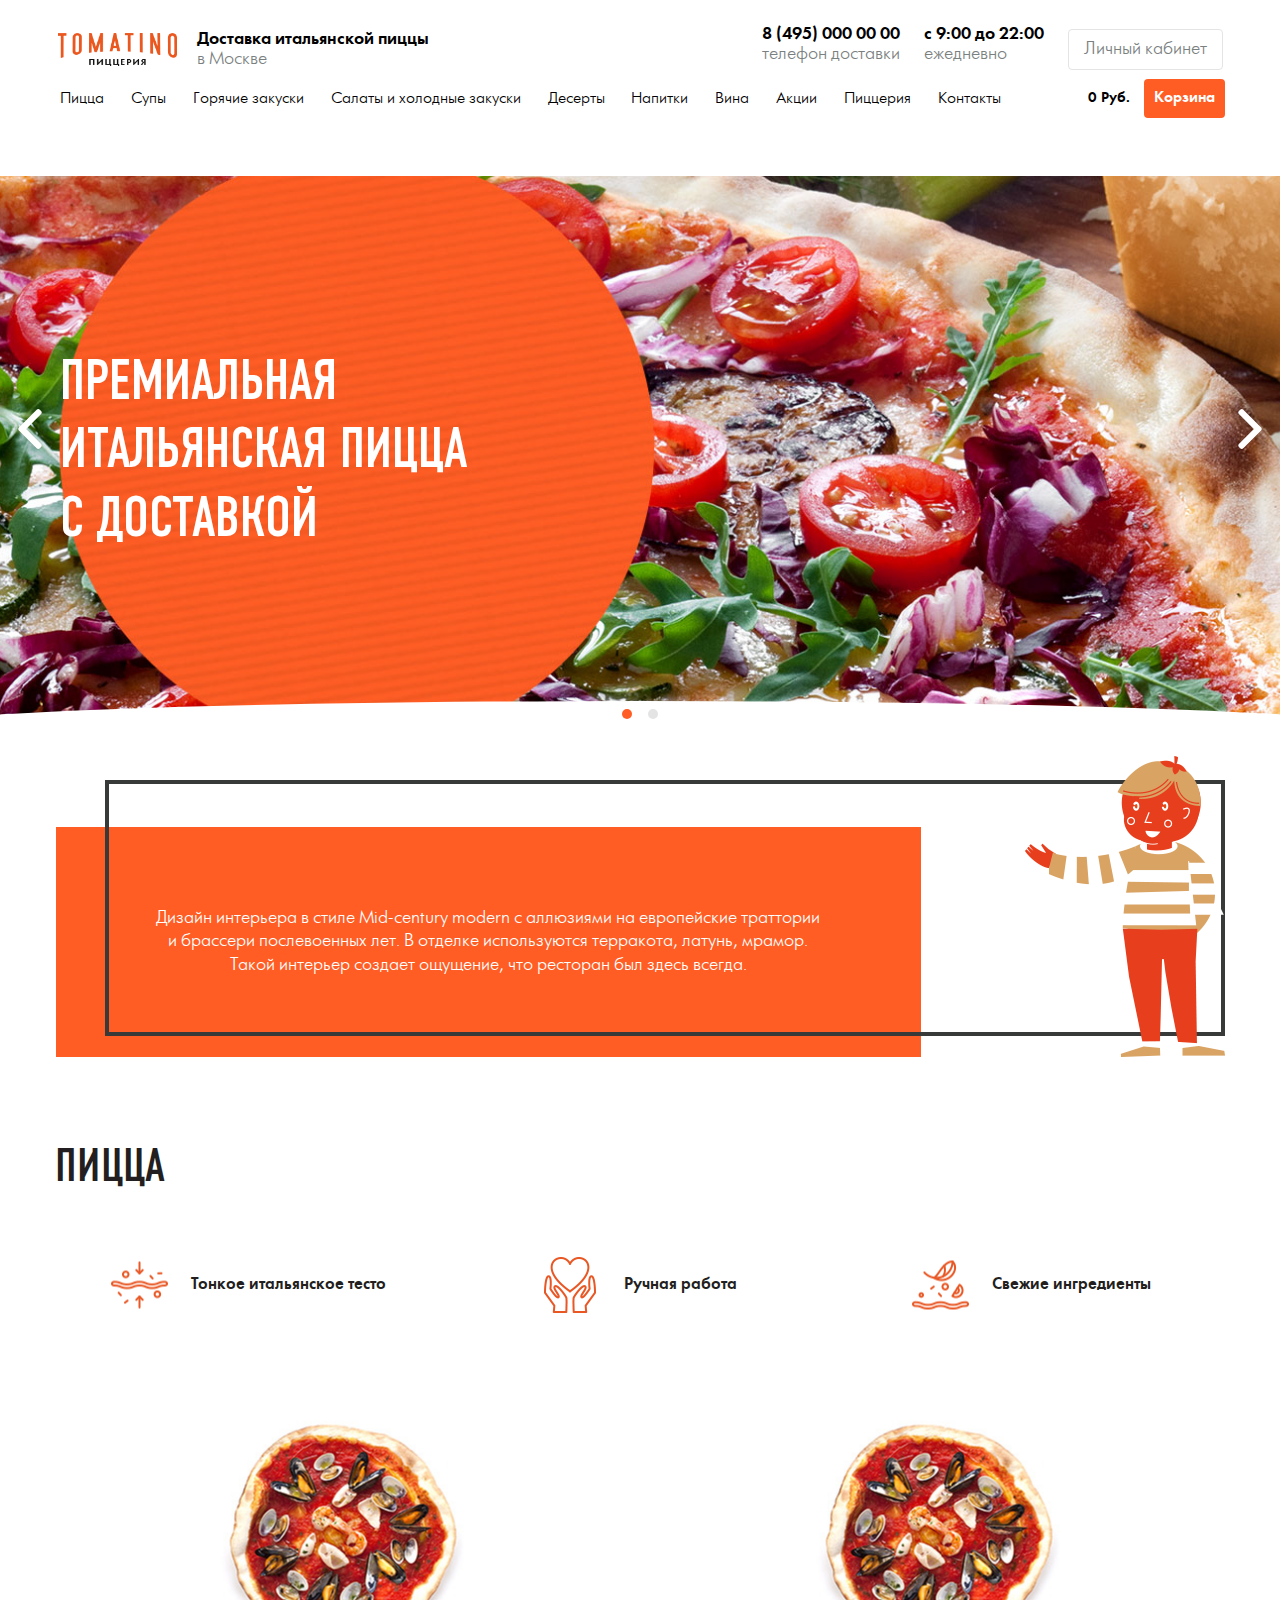
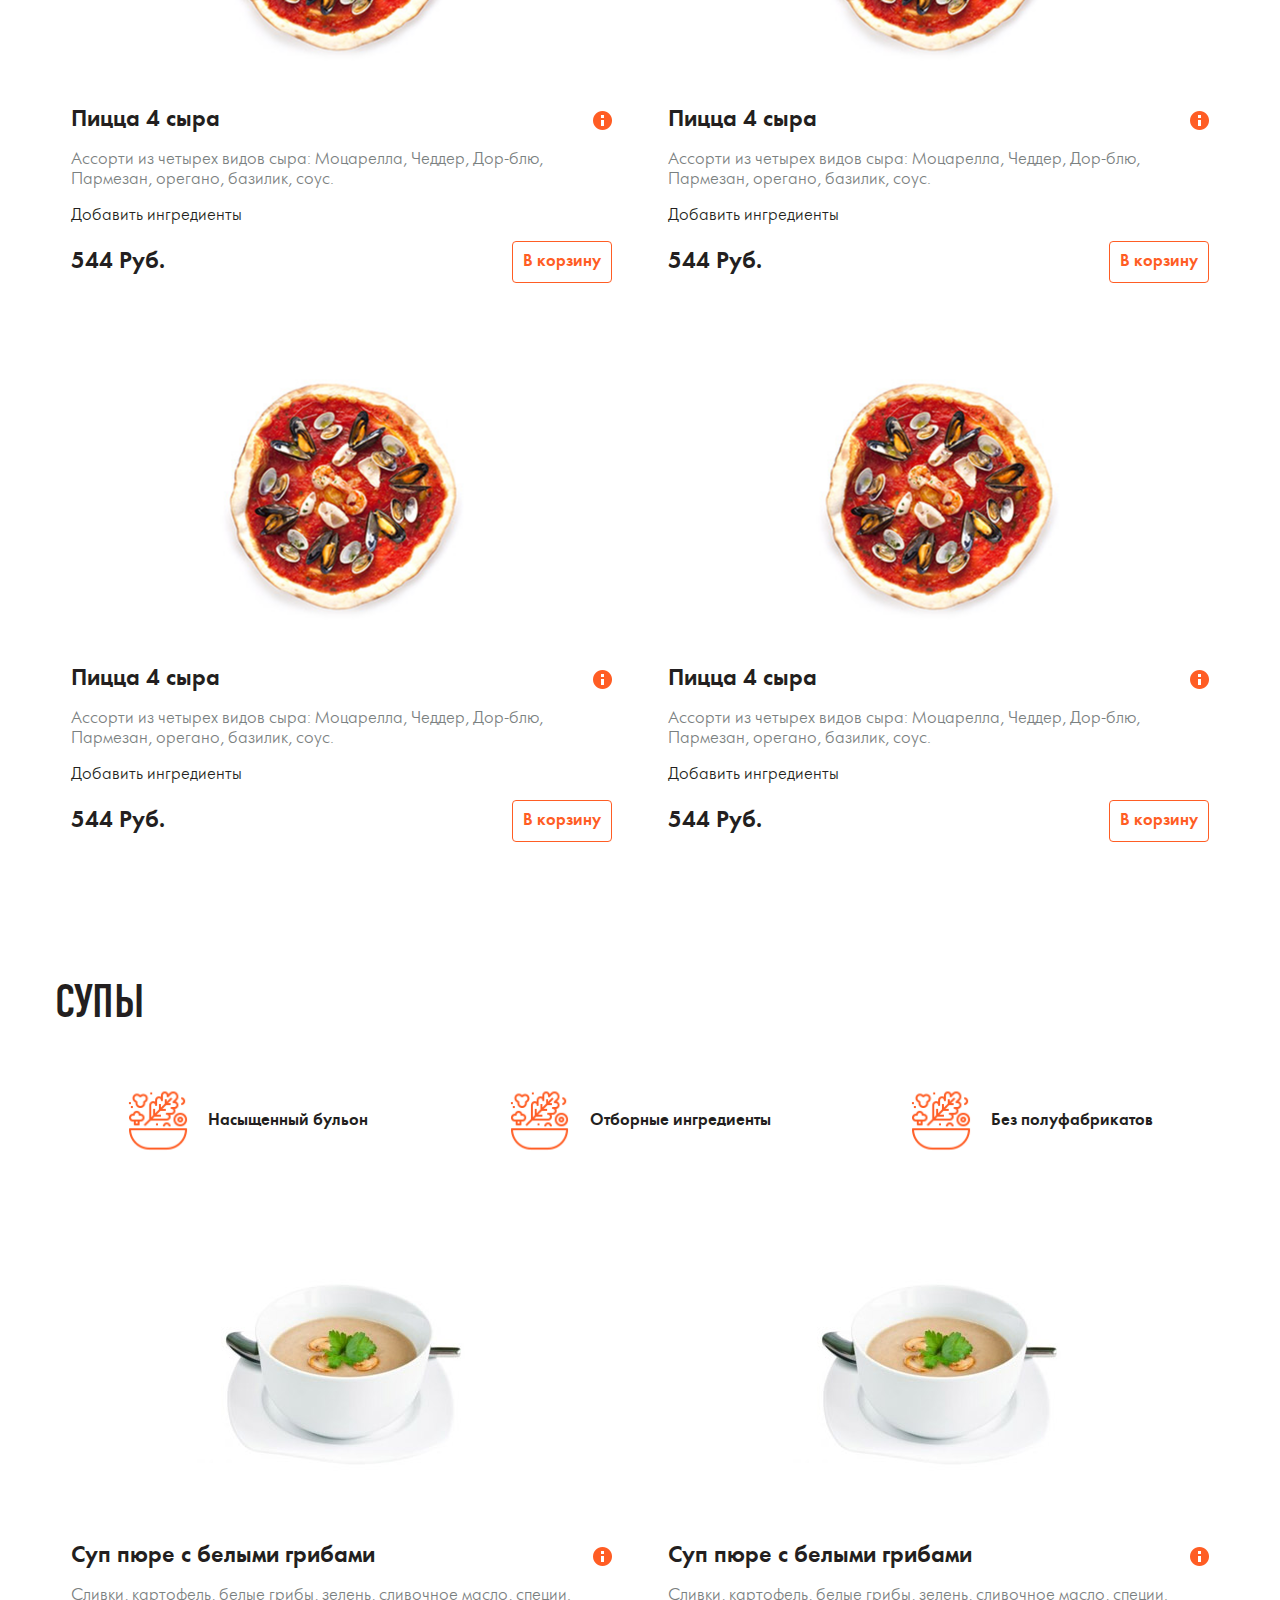
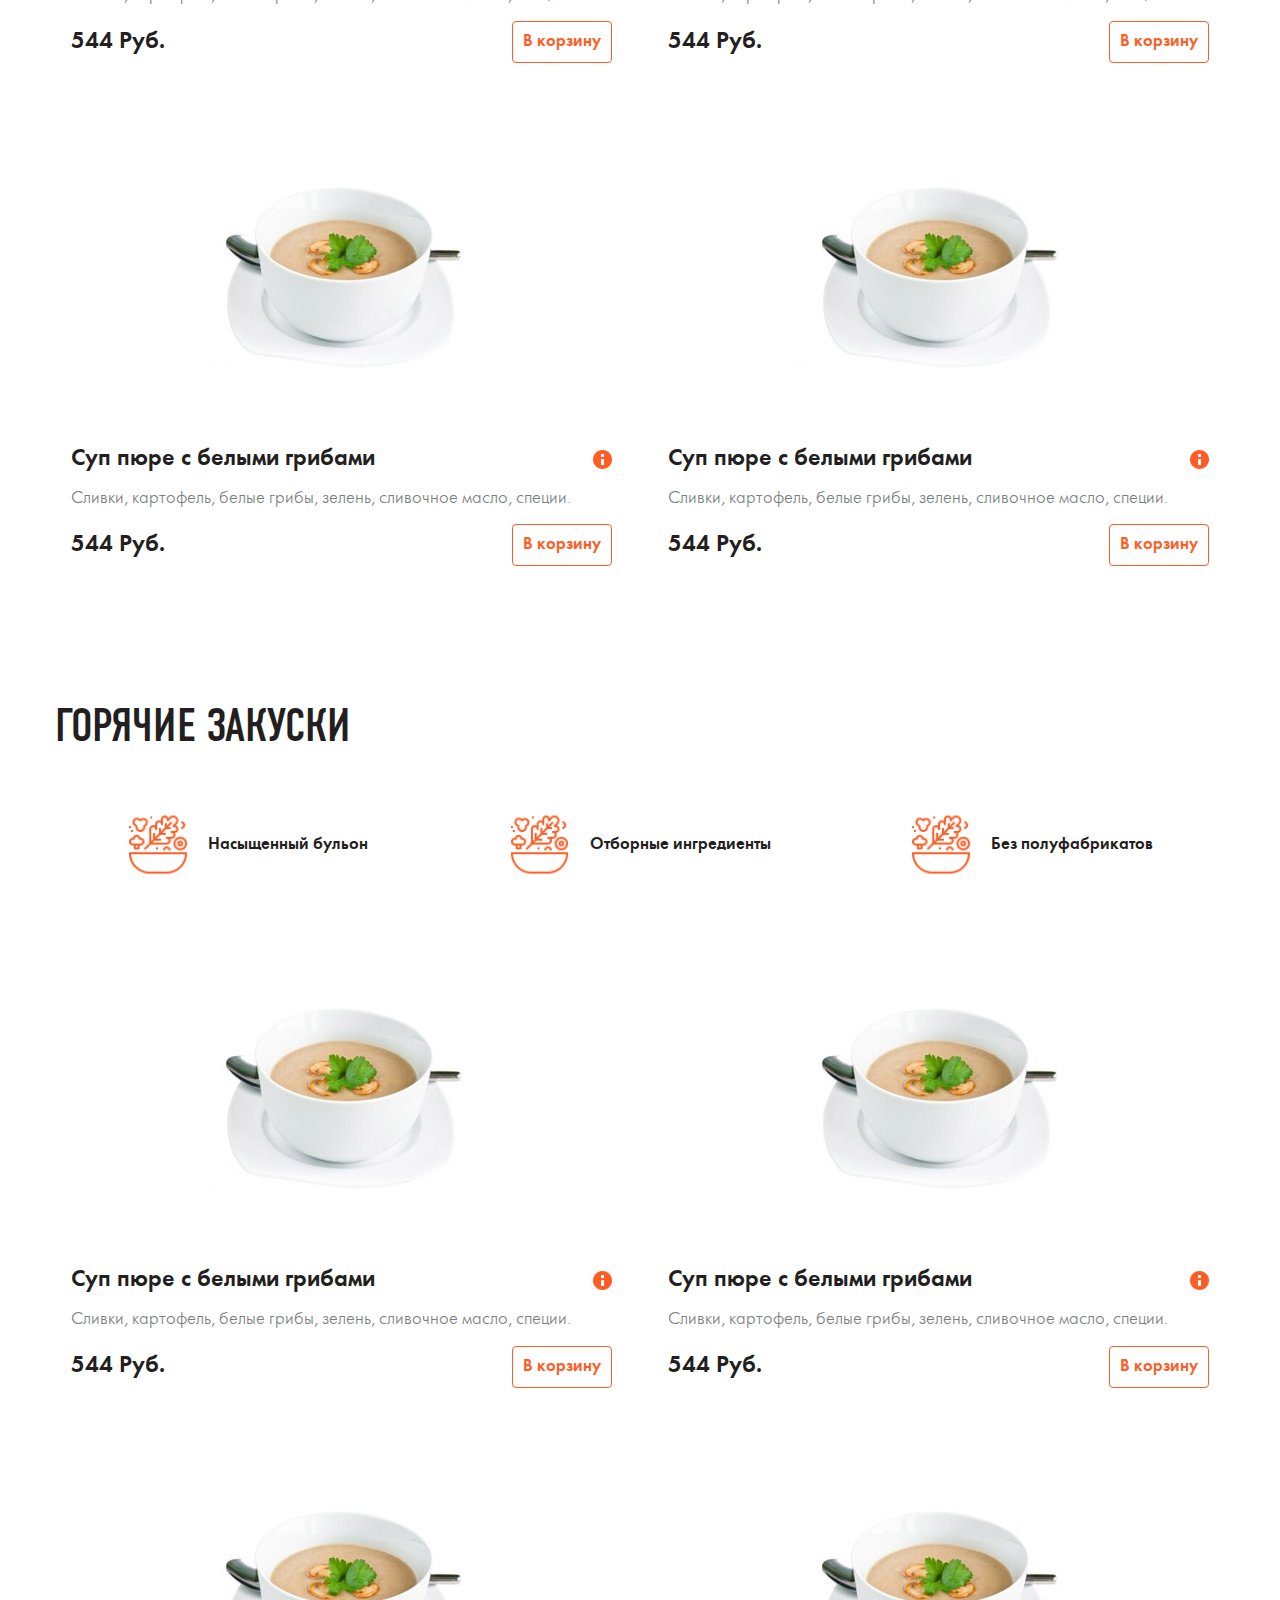
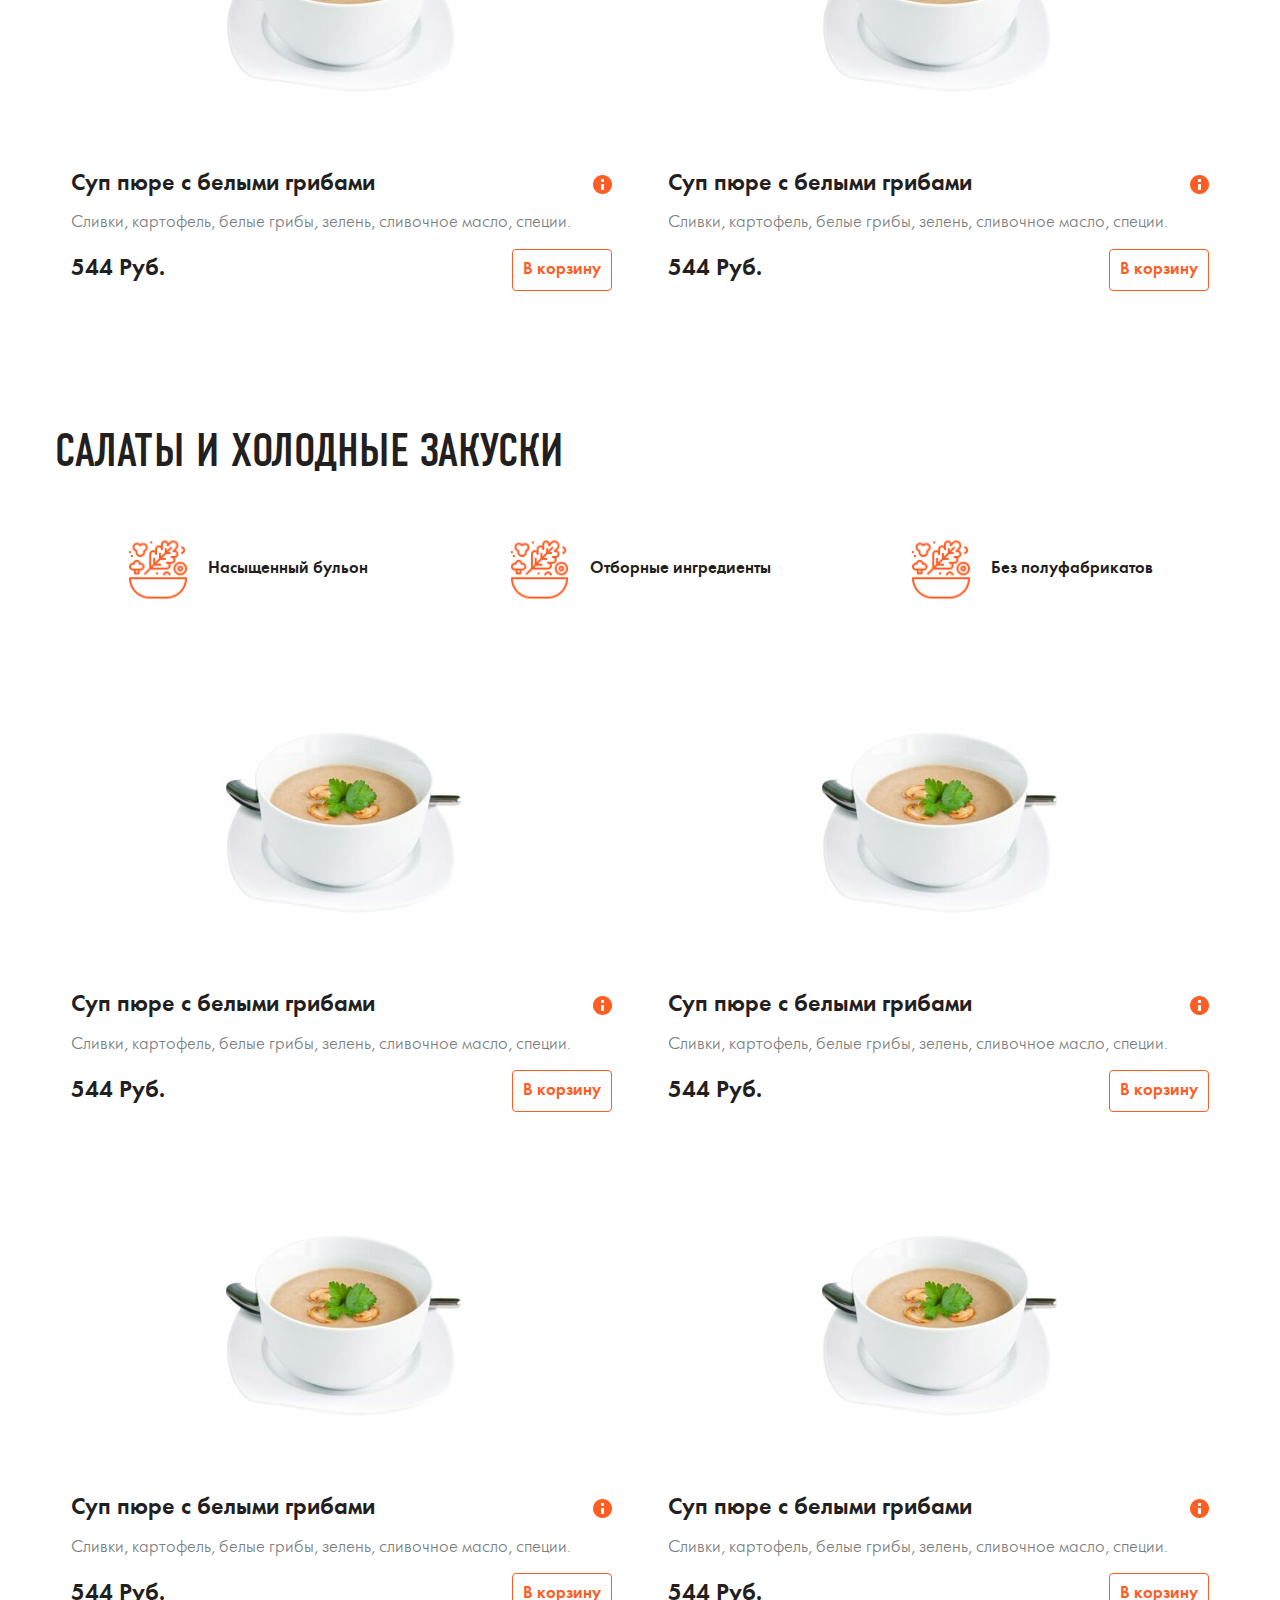
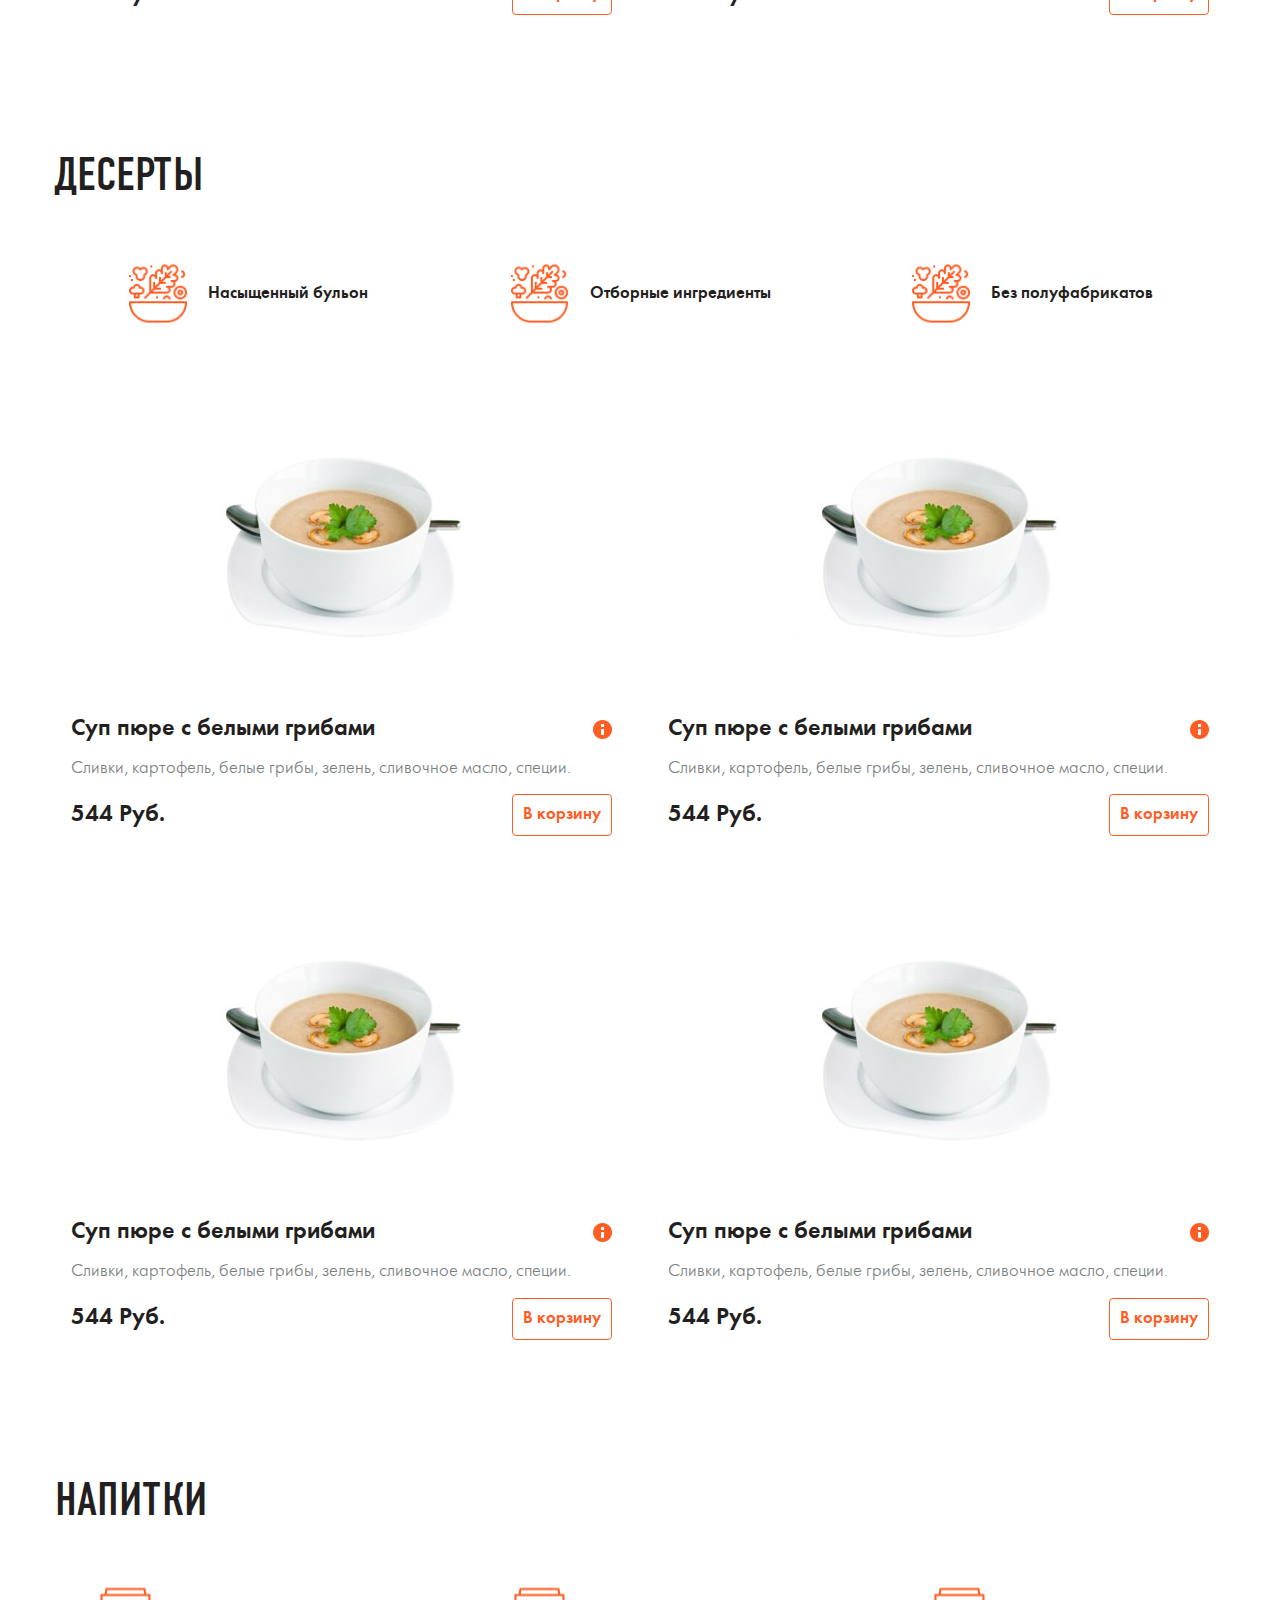
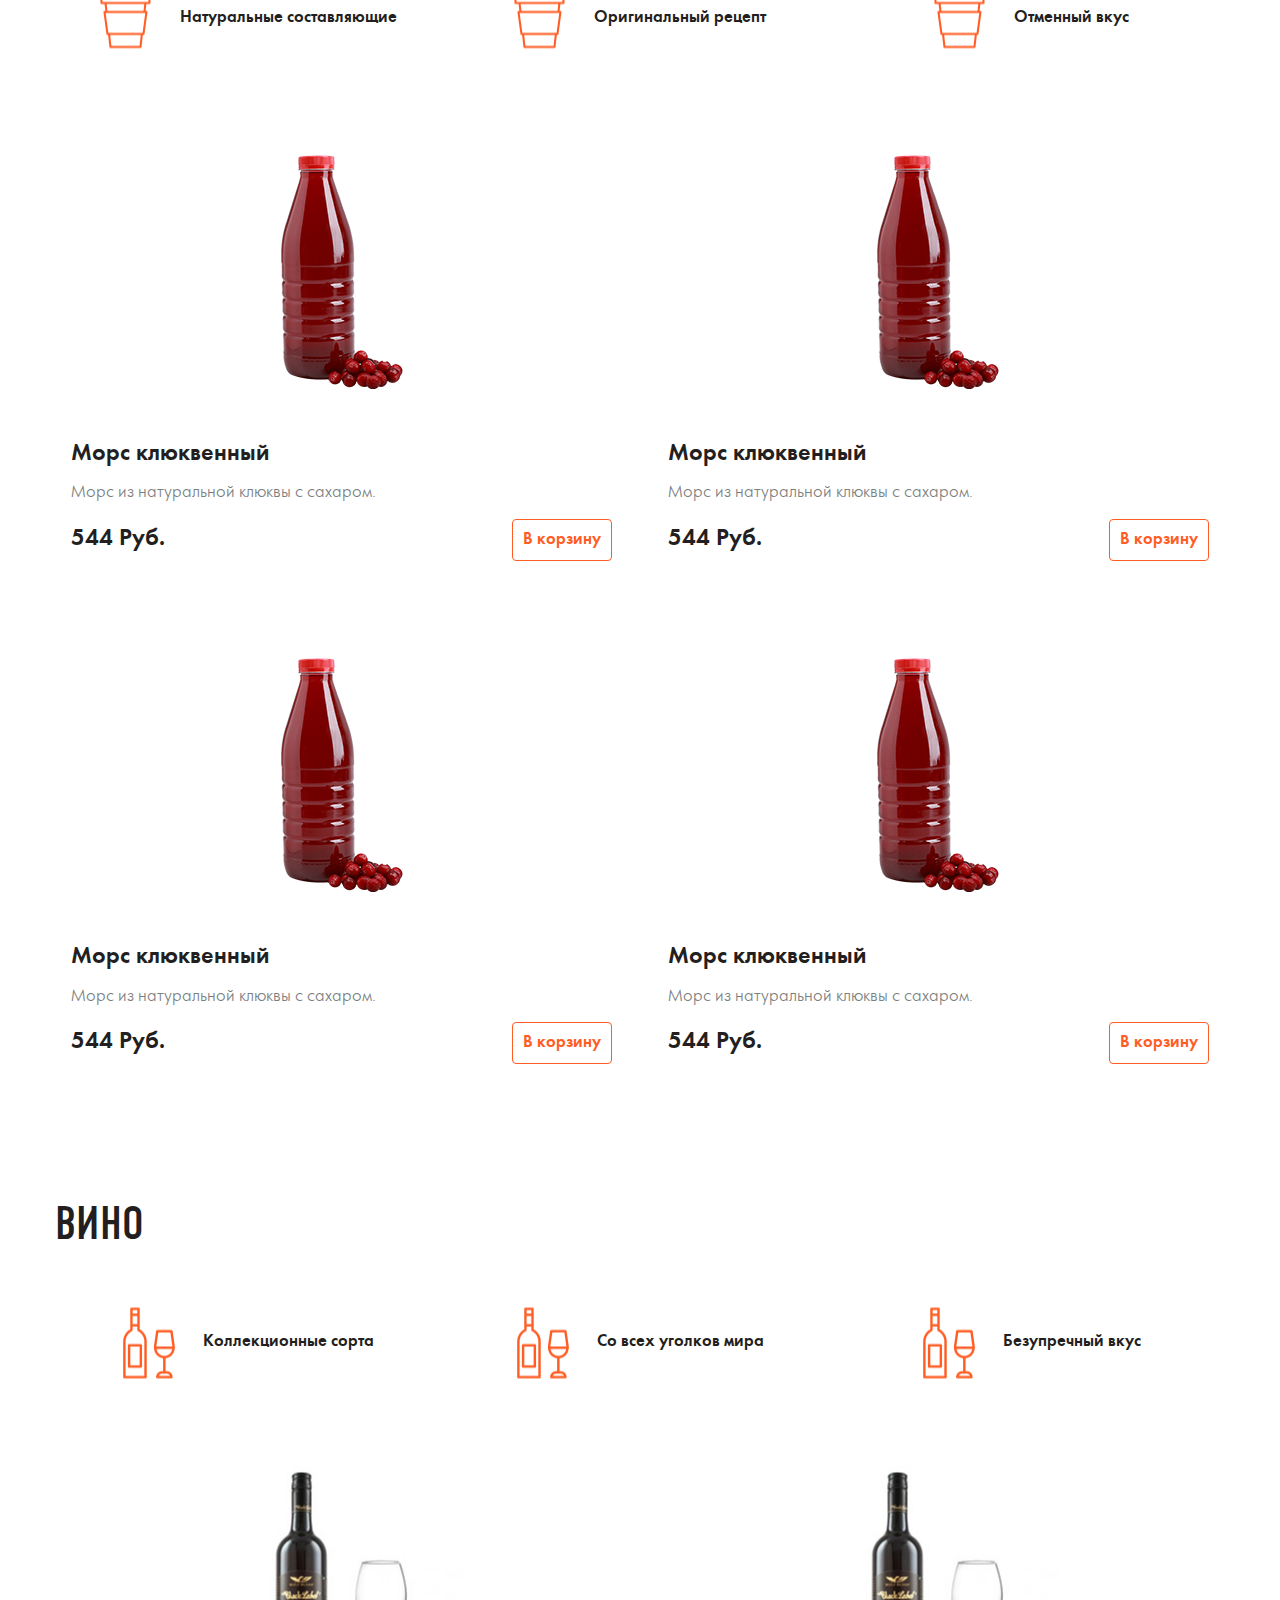
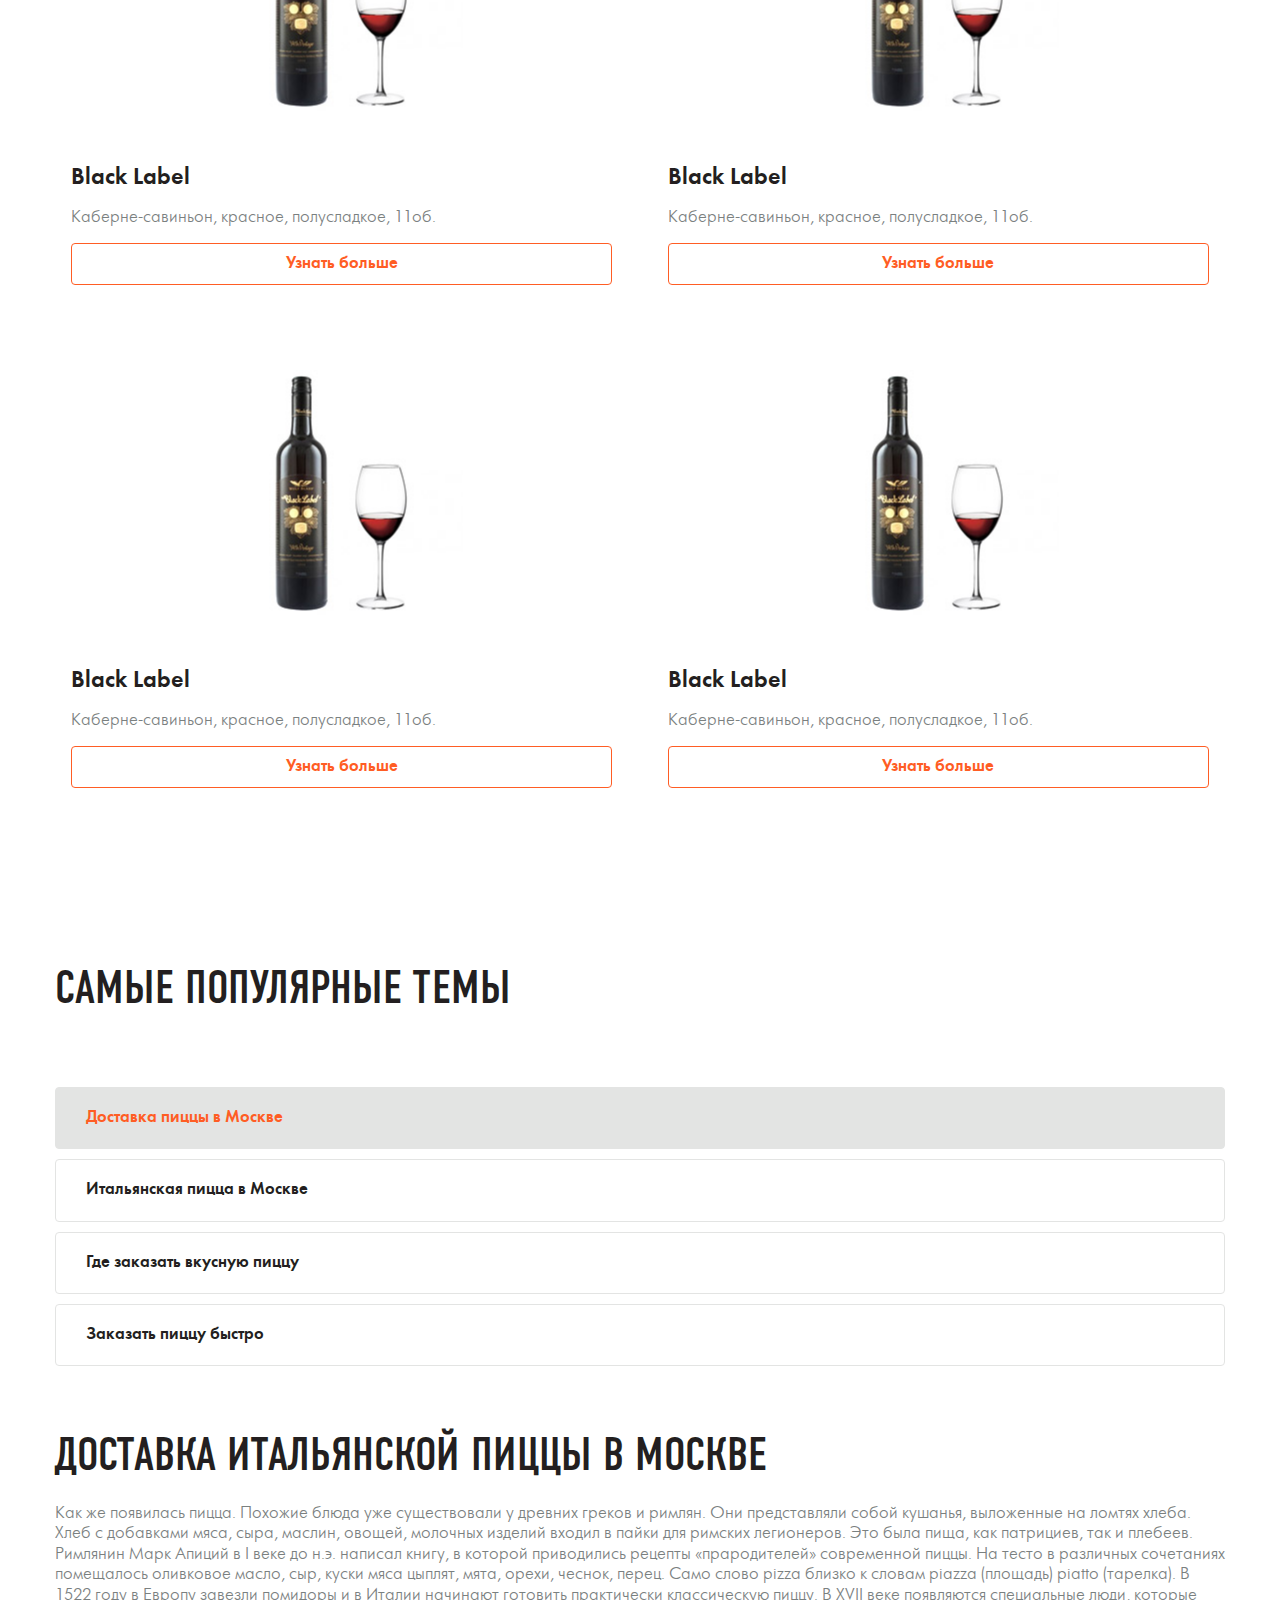
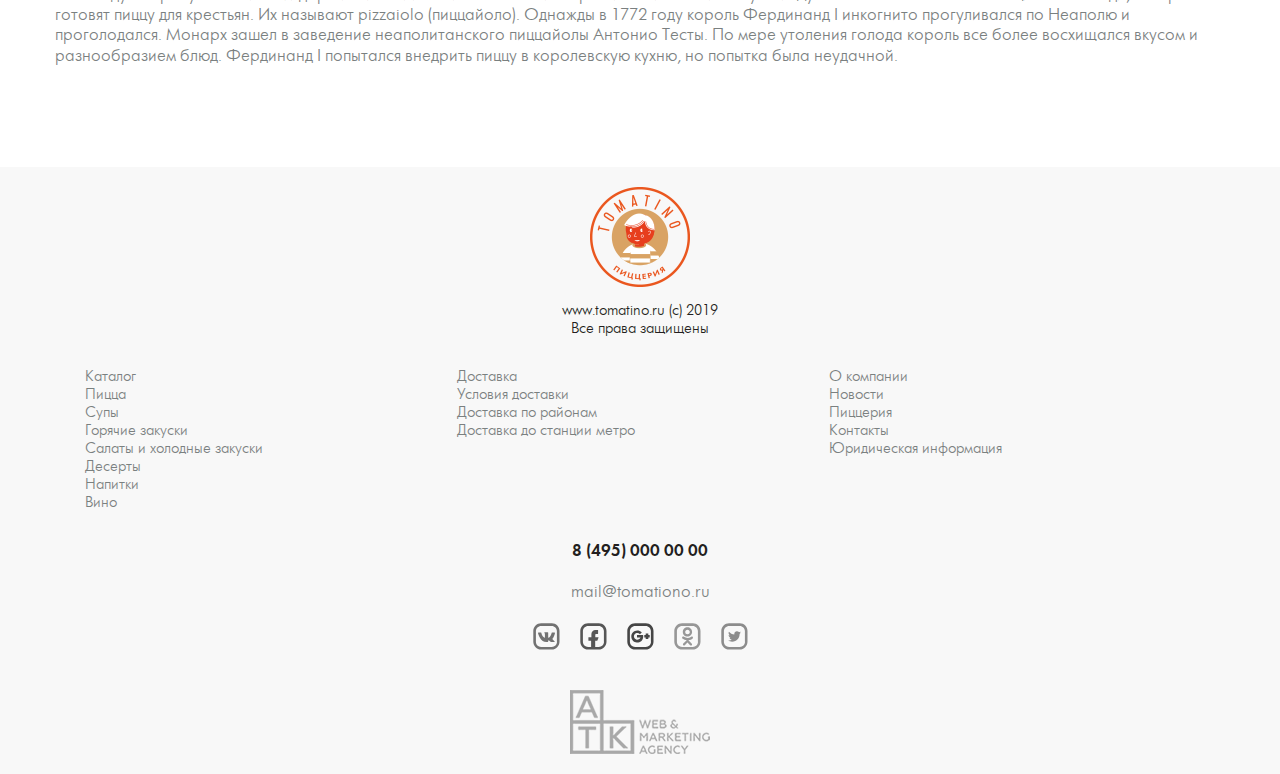
==== commit f35c1421: "ывамваым" ====
--- a/index.html
+++ b/index.html
@@ -56,7 +56,7 @@
 						<li><a href="#desert" class="scroll-btn">Десерты</a></li>
 						<li><a href="#water" class="scroll-btn">Напитки</a></li>
 						<li><a href="#wine" class="scroll-btn">Вина</a></li>
-						<li><a href="#">Новости</a></li>
+						<li><a href="akcii.html">Акции</a></li>
 						<li><a href="pizzaria.html">Пиццерия</a></li>
 						<li><a href="contacts.html">Контакты</a></li>
 					</ul>
@@ -81,7 +81,7 @@
 						<li><a href="#desert" class="scroll-btn">Десерты</a></li>
 						<li><a href="#water" class="scroll-btn">Напитки</a></li>
 						<li><a href="#wine" class="scroll-btn">Вина</a></li>
-						<li><a href="#">Новости</a></li>
+						<li><a href="akcii.html">Акции</a></li>
 						<li><a href="pizzaria.html">Пиццерия</a></li>
 						<li><a href="contacts.html">Контакты</a></li>
 					</ul>
@@ -94,6 +94,8 @@
 			</div>
 		</div>
 	</div>
+
+	<a href="index.html" class="header-back-btn">Вернуться на главную</a>
 
 	<div class="b b-1">
 		<div class="b-1-slider">
--- a/css/layout.css
+++ b/css/layout.css
@@ -510,6 +510,26 @@
     background-color: rgb(228, 68, 12);
 }
 
+.header-back-btn {
+    display: none;
+    position: absolute;
+    top: 13px;
+    left: 50%;
+    padding: 10px 20px;
+    border: 1px solid rgb(255, 93, 36);
+    border-radius: 4px;
+    font-family: 'FuturaDemi';
+    font-size: 18px;
+    color: rgb(255, 93, 36);
+    white-space: nowrap;
+    box-sizing: border-box;
+    -webkit-transform: translateX(-50%);
+    -moz-transform: translateX(-50%);
+    -ms-transform: translateX(-50%);
+    transform: translateX(-50%);
+    cursor: pointer;
+}
+
 .footer {
     background-color: rgb(248, 248, 248);
 }
@@ -849,6 +869,7 @@
     -moz-transition: all 0.3s;
     -ms-transition: all 0.3s;
     transition: all 0.3s;
+    cursor: pointer;
 }
 .popup-wrap .add-btn:hover {
     color: #ffffff;
@@ -1224,12 +1245,25 @@
     .popup-wrap .text {
         width: 100%;
     }
+    .popup-wrap .text .name {
+        text-align: center;
+    }
     .popup-dop .dop-list li {
         width: 50%;
+    }
+    .popup-list {
+        margin-bottom: 0;
     }
 }
 @media screen and (max-width: 500px){
     .popup-dop .dop-list li {
         width: 100%;
     }
+    .popup-wrap .price-wrap {
+        display: block;
+        text-align: center;
+    }
+    .popup-wrap .price {
+        margin-bottom: 10px;
+    }
 }--- a/css/index.css
+++ b/css/index.css
@@ -77,7 +77,8 @@
 }
 .b-1 h2 {
 	display: block;
-	font-size: 56px;
+	font-size: 57px;
+	line-height: 1.2;
 	color: #ffffff;
 	font-family: 'DIN Condensed';
 	text-transform: uppercase;
@@ -97,7 +98,7 @@
 	font-size: 18px;
 	line-height: 1.3;
 	padding: 80px 100px;
-	background-color: rgb(231, 62, 29);
+	background-color: rgb(255, 93, 36);
 	margin-right: 100px;
 	width: calc(100% - 305px);
 }
@@ -123,8 +124,8 @@
 }
 
 .b-3 .b-block {
-	padding-top: 70px;
-	padding-bottom: 70px;
+	padding-top: 30px;
+	padding-bottom: 30px;
 }
 .b-3 h2 {
 	display: block;
@@ -251,6 +252,7 @@
 	position: absolute;
 	top: 5px;
 	right: 0;
+	cursor: pointer;
 }
 .b-3 .catalog .text .more-i img {
 	display: block;
@@ -288,6 +290,7 @@
     -moz-transition: all 0.3s;
     -ms-transition: all 0.3s;
     transition: all 0.3s;
+    cursor: pointer;
 }
 .b-3 .catalog .col .less:hover, .b-3 .catalog .col .more:hover {
 	cursor: pointer;
@@ -377,6 +380,7 @@
     -moz-transition: all 0.3s;
     -ms-transition: all 0.3s;
     transition: all 0.3s;
+    cursor: pointer;
 }
 .b-3 .catalog .add-btn:hover {
 	color: #ffffff;
@@ -397,6 +401,7 @@
     -moz-transition: all 0.3s;
     -ms-transition: all 0.3s;
     transition: all 0.3s;
+    cursor: pointer;
 }
 .b-3 .catalog .more-btn:hover {
 	color: #ffffff;
@@ -450,11 +455,12 @@
 	display: block;
 }
 .b-4-text .name {
-	font-family: 'FuturaDemi';
-	line-height: 1.2;
-	color: rgb(35, 31, 32);
-	text-align: left;
-	font-size: 24px;
+	font-family: 'DIN Condensed';
+	line-height: 1.2;
+	color: rgb(35, 31, 32);
+	text-align: left;
+	font-size: 48px;
+	text-transform: uppercase;
 	margin-bottom: 20px;
 }
 .b-4-text p {
@@ -497,16 +503,26 @@
 		top: calc(50% - 35px);
 	}
 	.b-1 h2 {
-		font-size: 48px;
+		font-size: 38px;
+	}
+	.b-1 .b-block {
+		padding-top: 90px;
+		padding-bottom: 90px;
 	}
 	.b-2-text {
-		display: block;
-		width: 100%;
-		margin: 0 auto 20px;
-		padding: 30px 20px;
+		vertical-align: middle;
+		width: calc(100% - 150px);
+		margin: 0 auto;
+		padding: 80px 20px;
+		text-align: left;
+		font-size: 12px;
 	}
 	.b-2-border {
-		display: none;
+		width: calc(100% - 50px);
+	}
+	.b-2-image {
+		vertical-align: middle;
+		width: 140px;
 	}
 	.b-3-list {
 		margin-bottom: 40px;
@@ -523,4 +539,14 @@
 	.b-3 .catalog .add-ingr {
 		text-align: center;
 	}
+}
+@media screen and (max-width: 500px){
+	.b-1 h2 {
+		font-size: 28px;
+		max-width: 200px;
+	}
+	.b-1 .b-block {
+		padding-top: 60px;
+		padding-bottom: 60px;
+	}
 }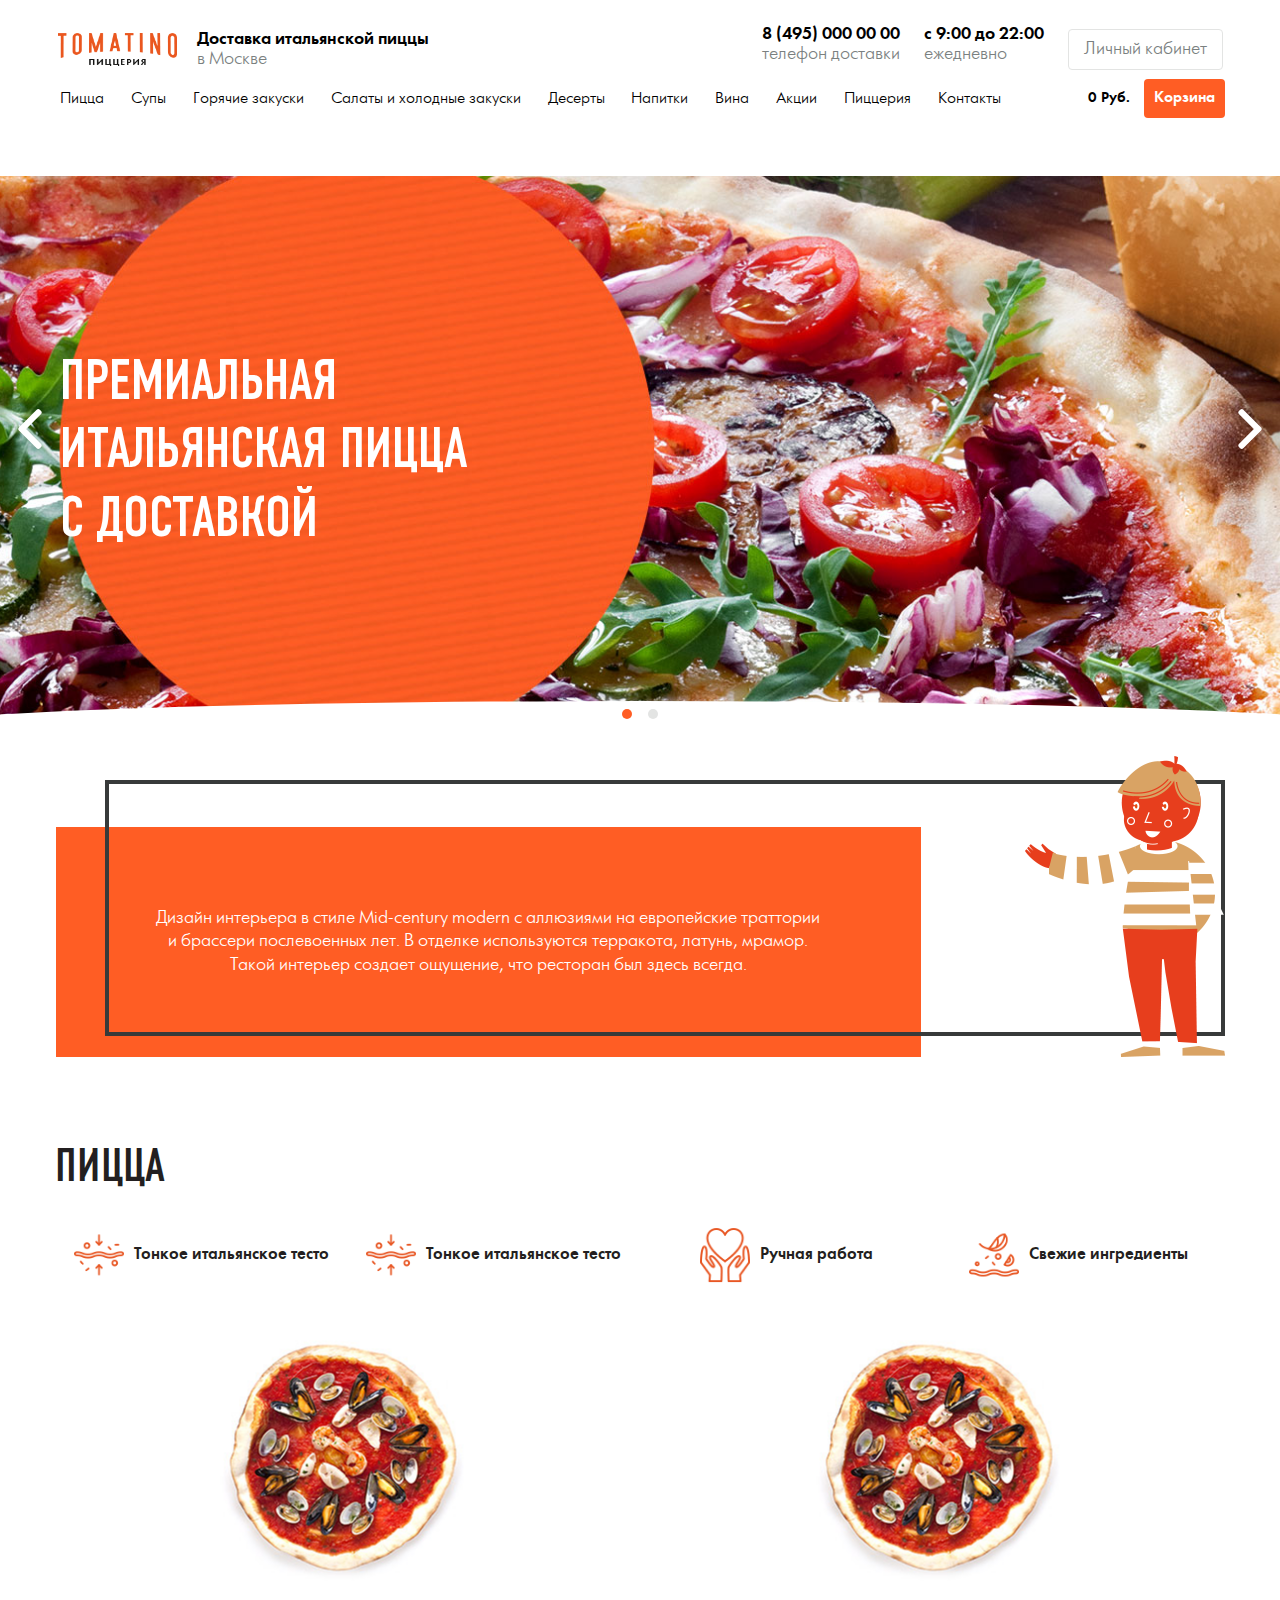
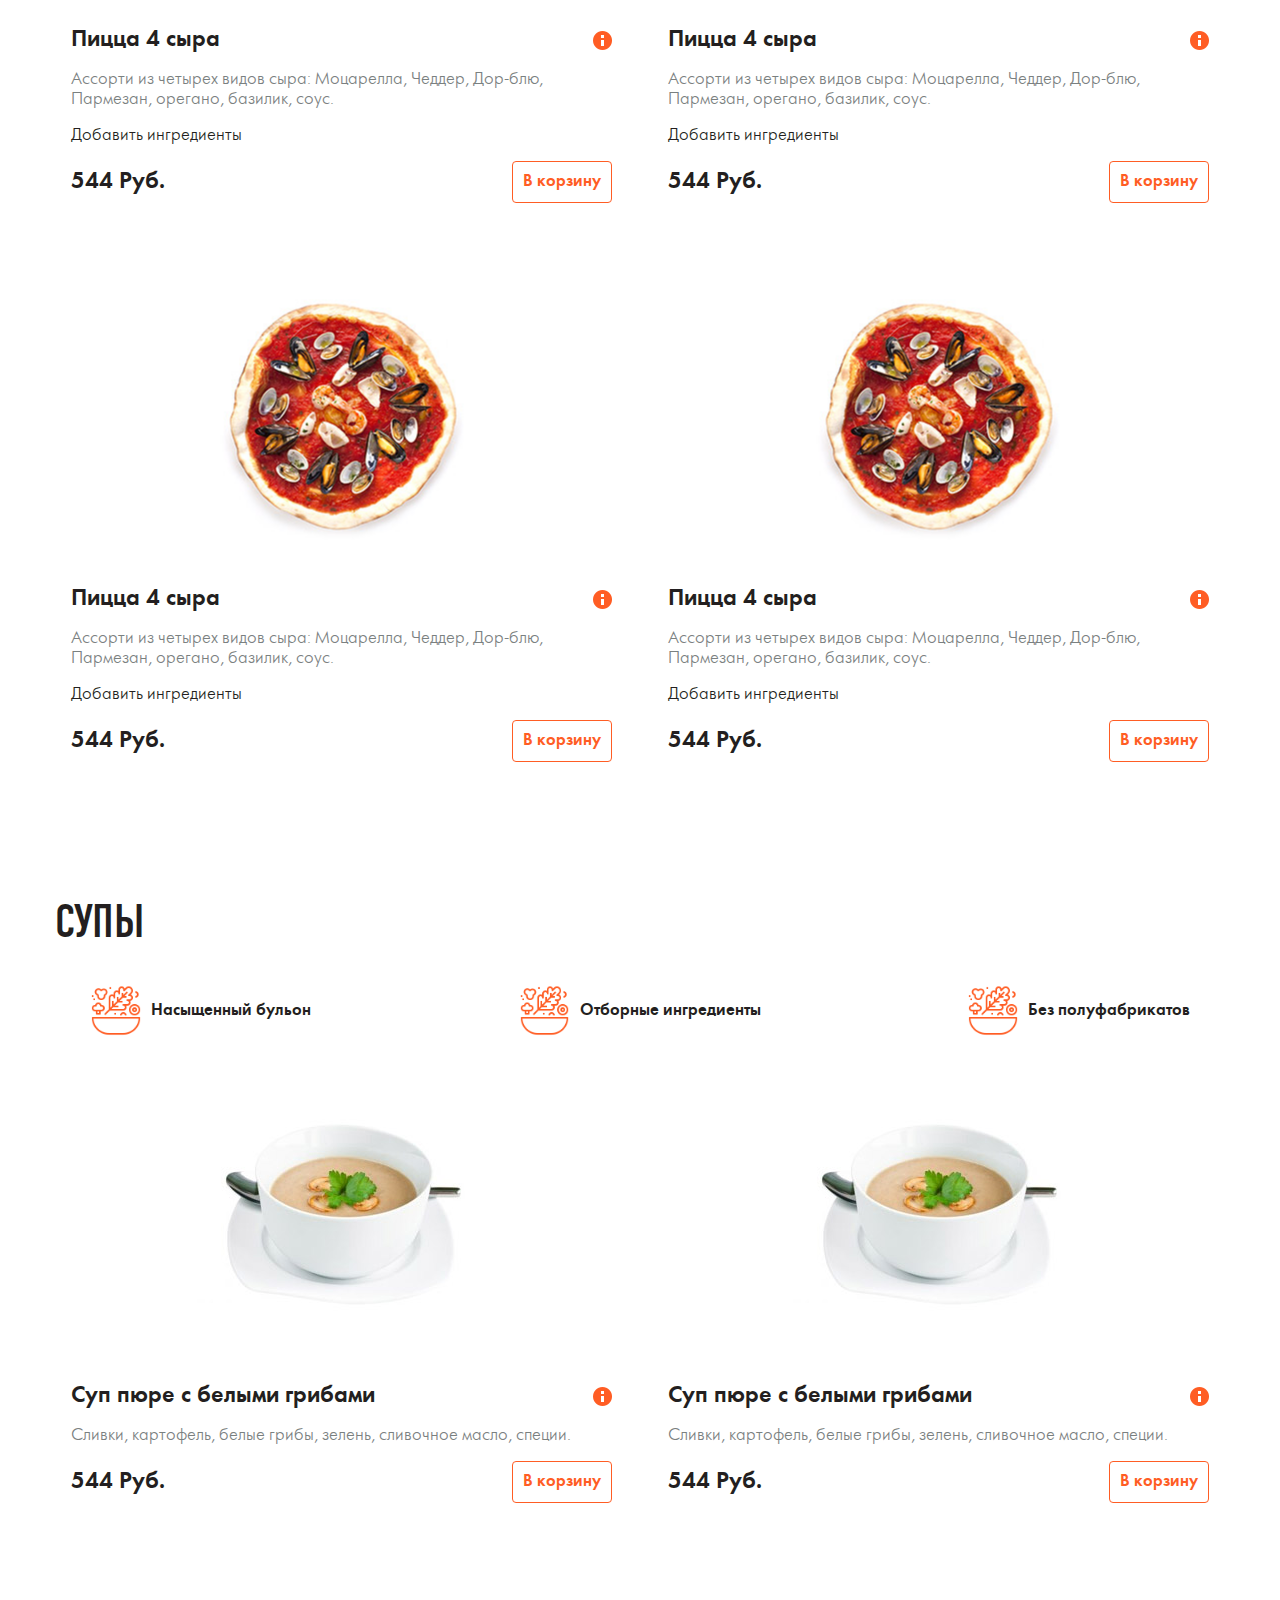
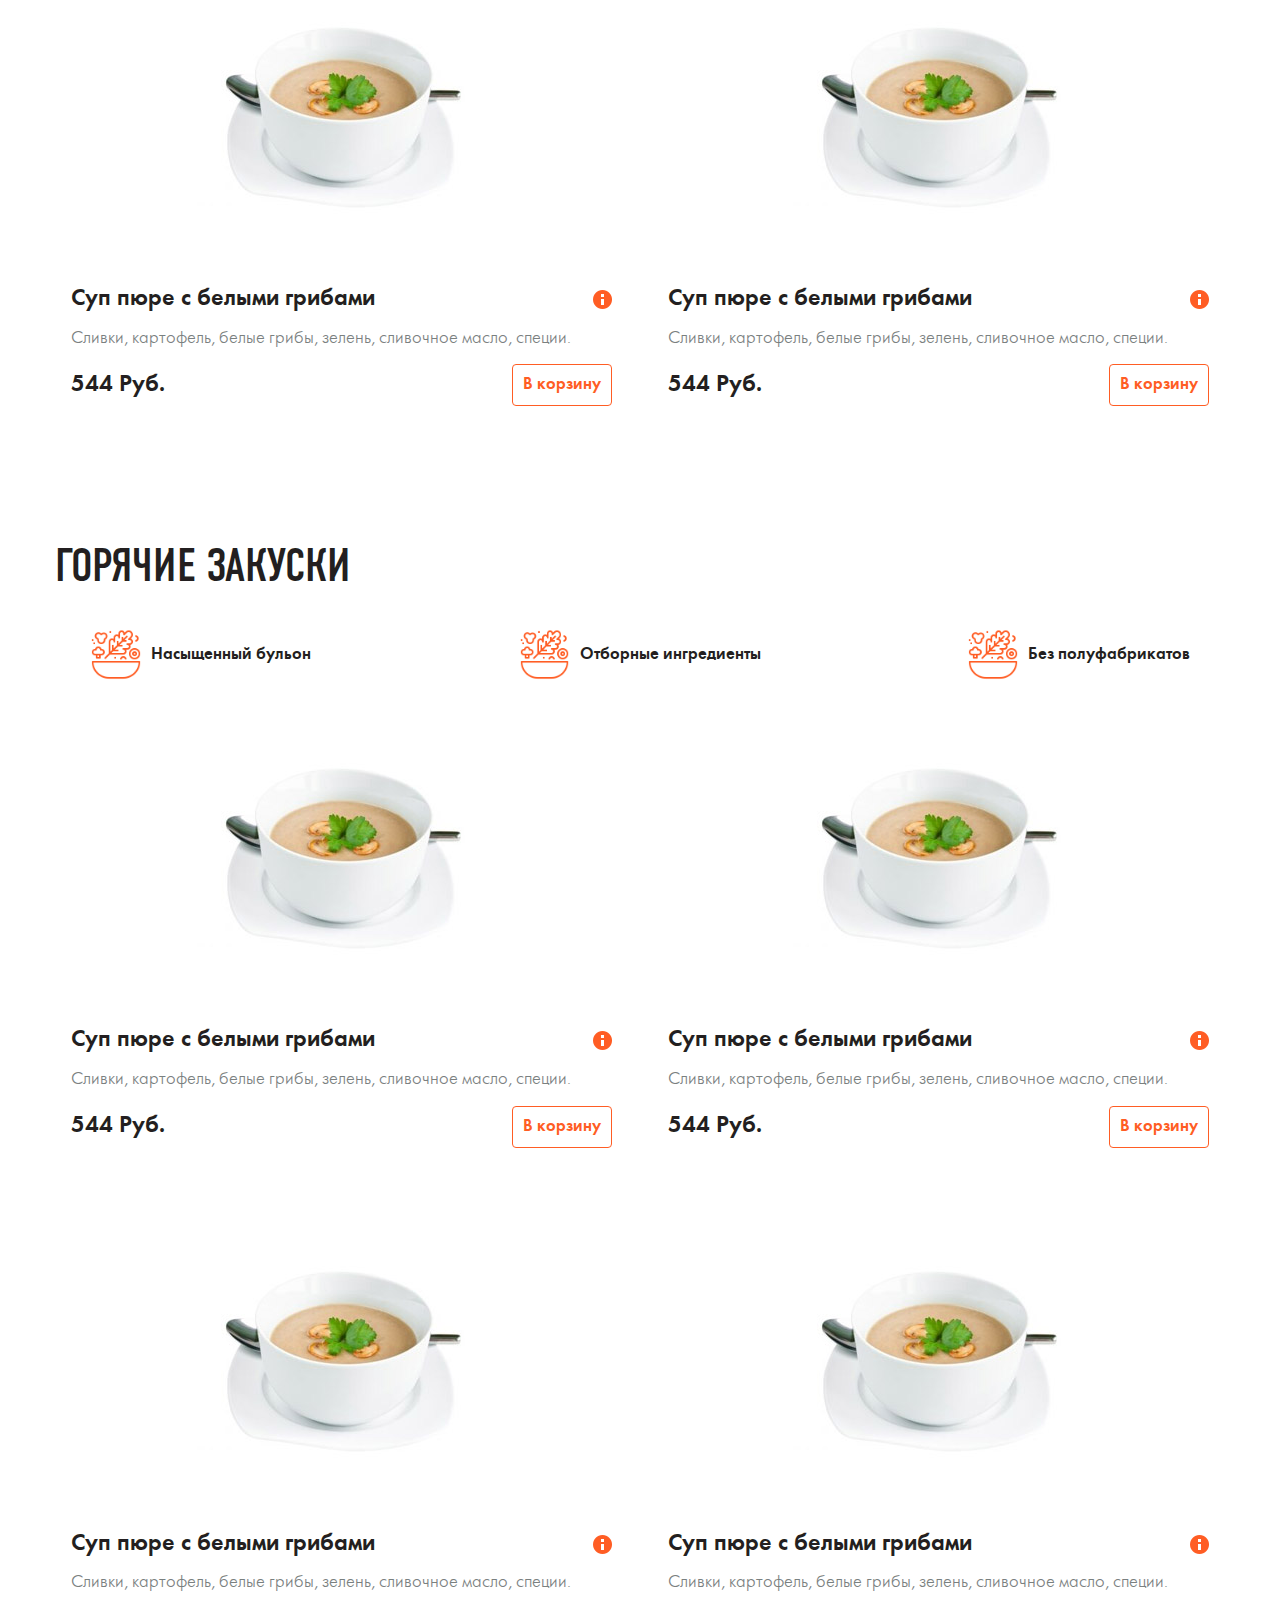
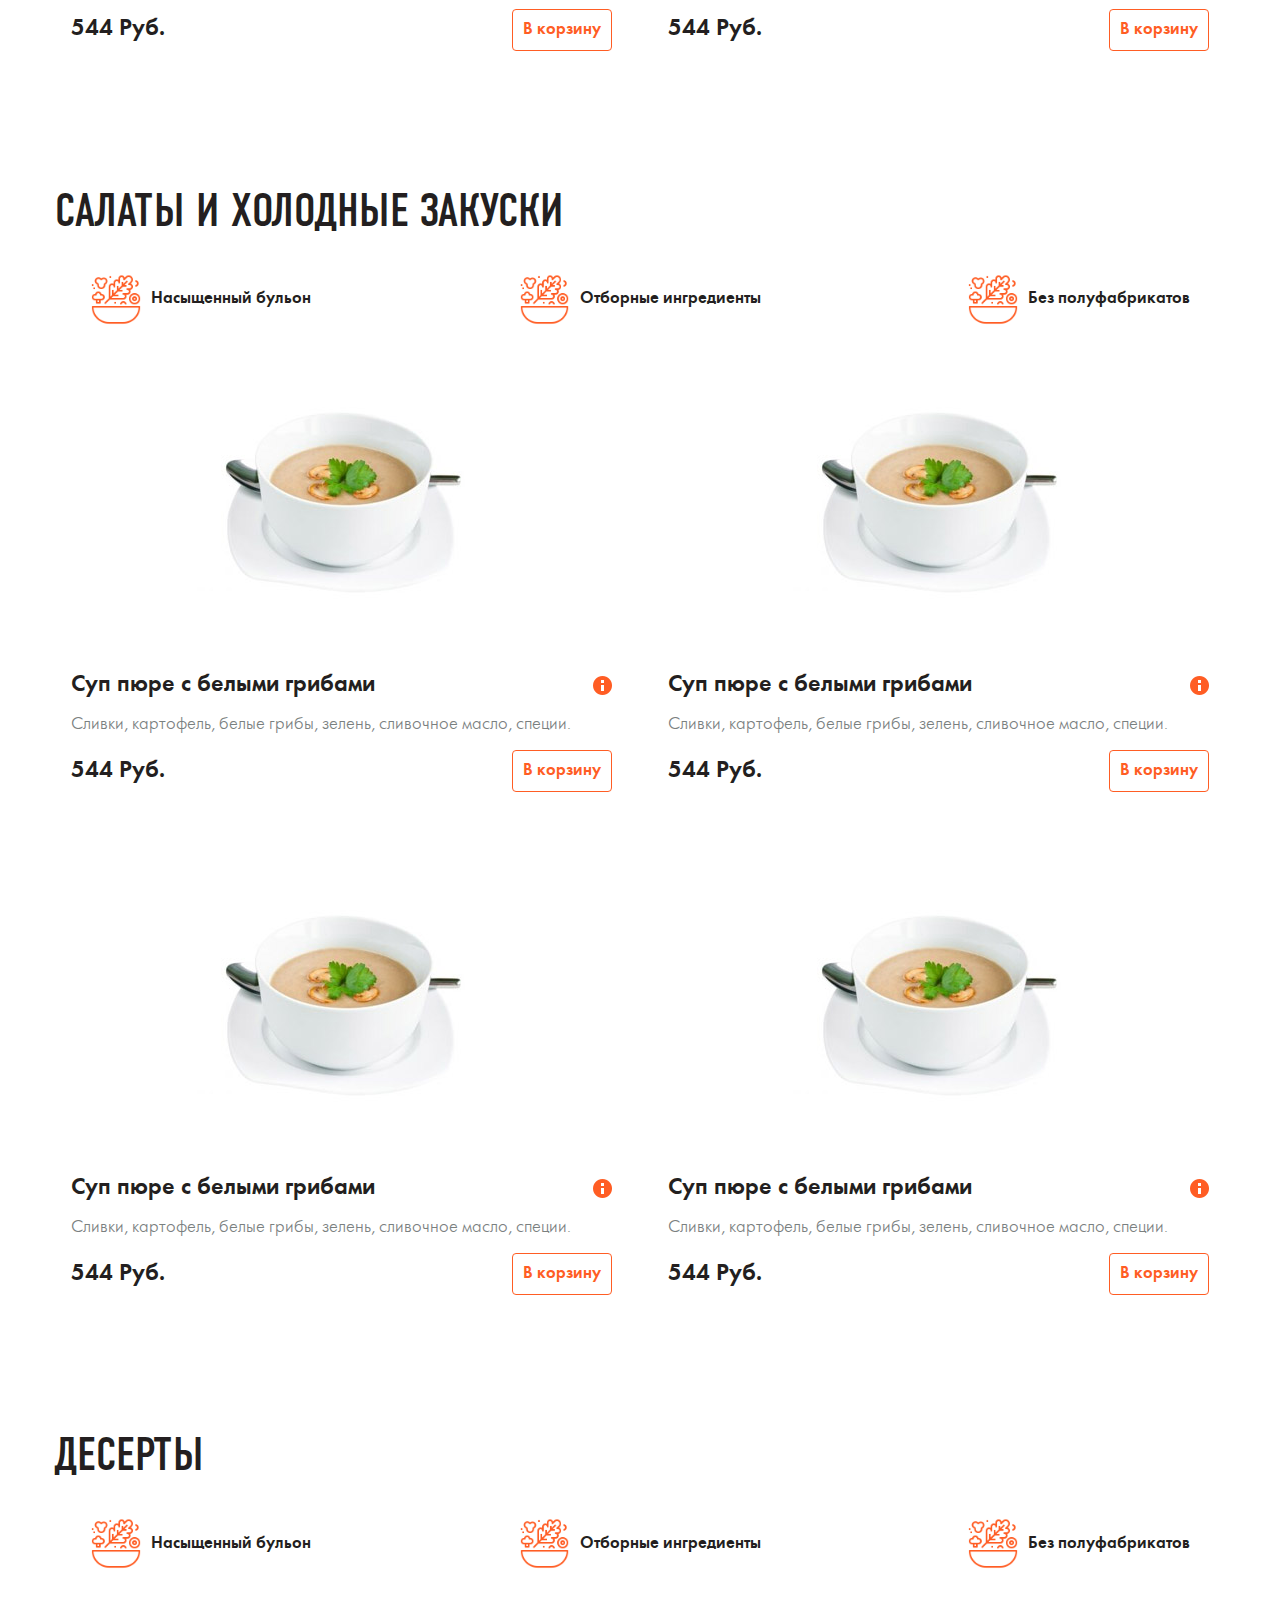
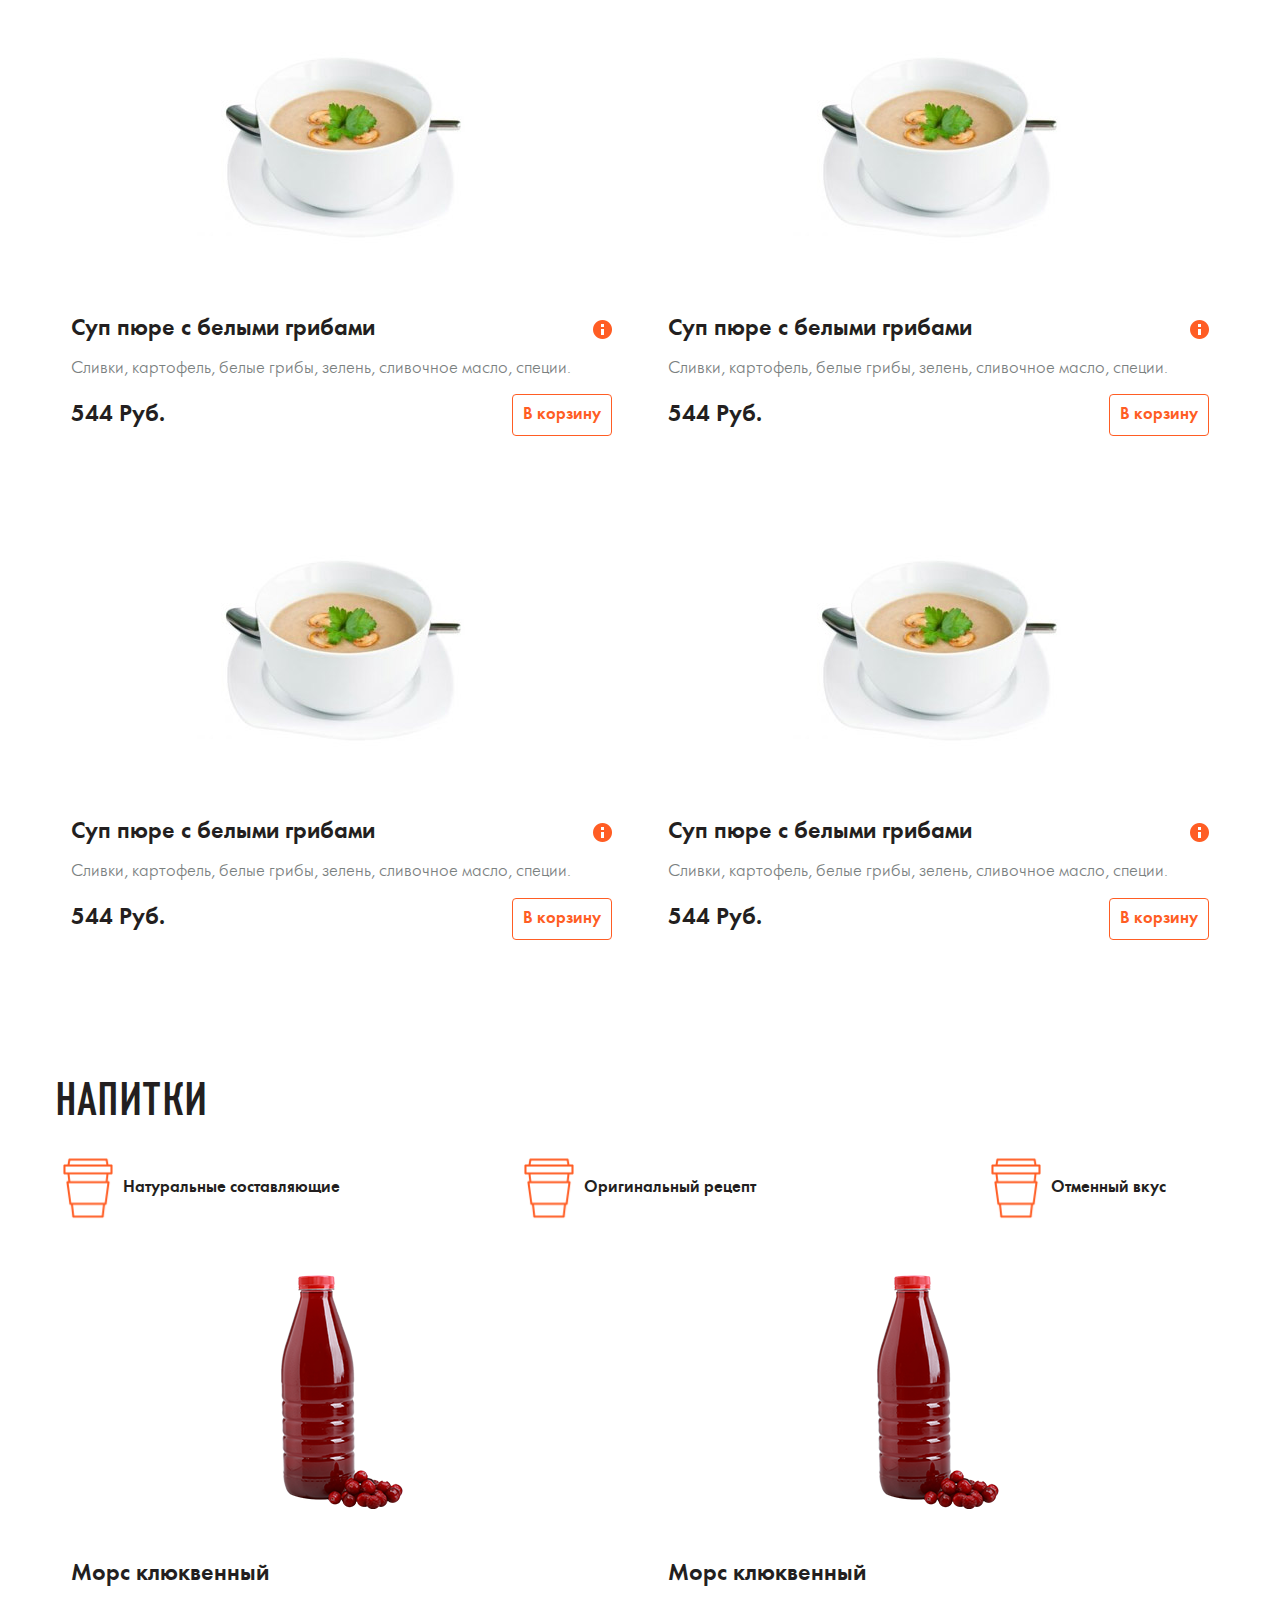
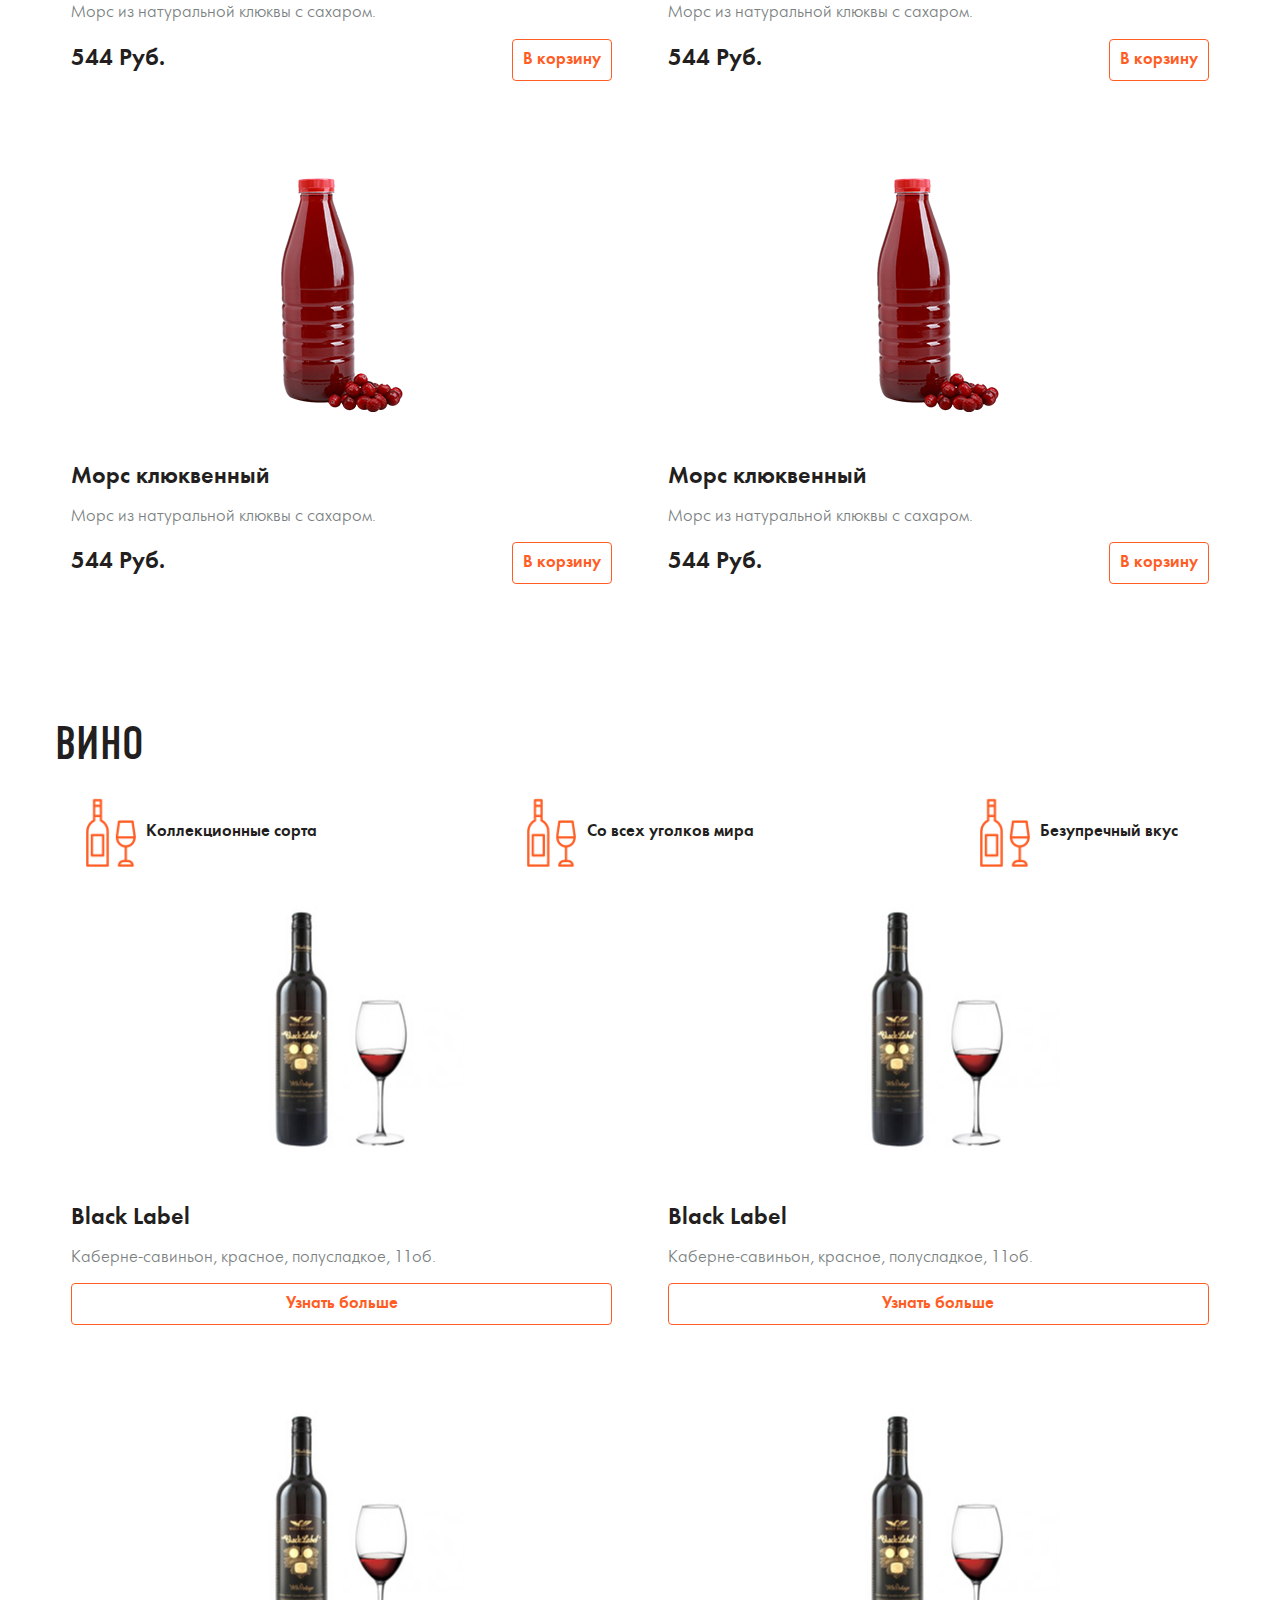
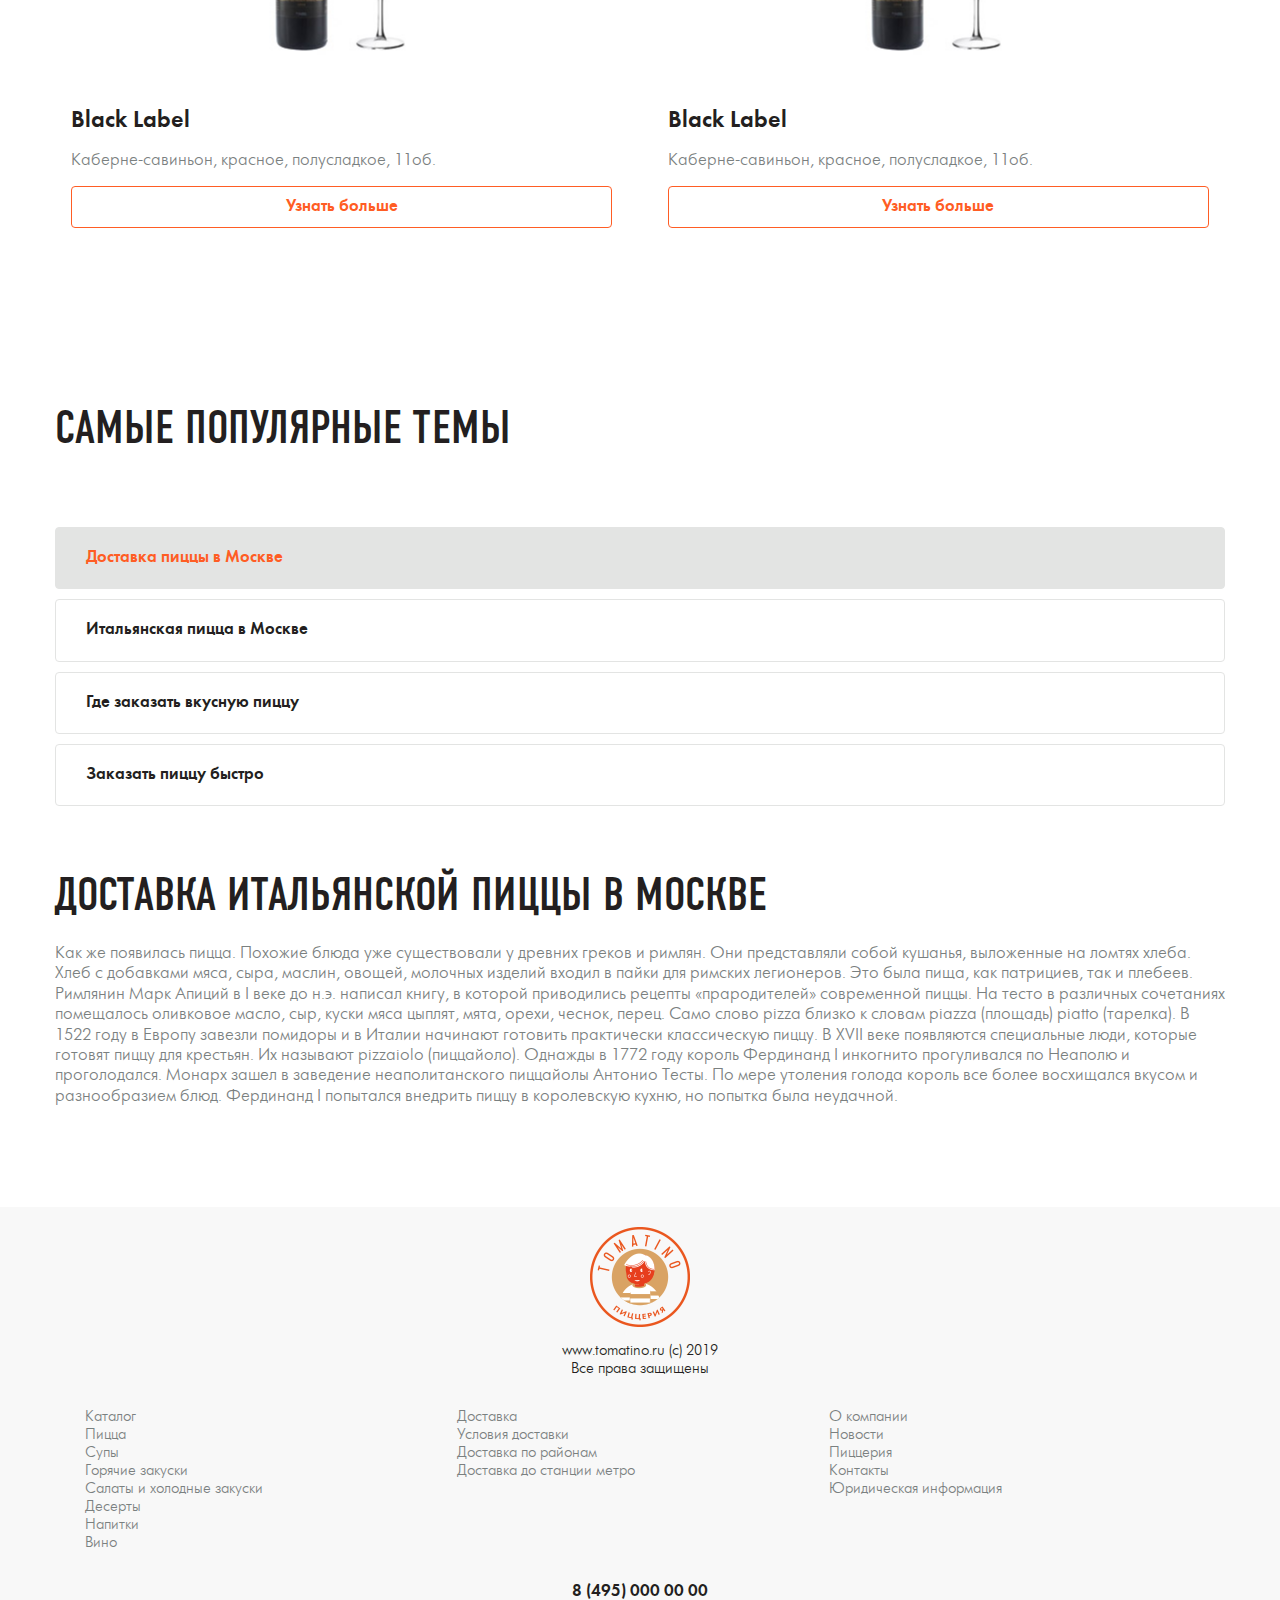
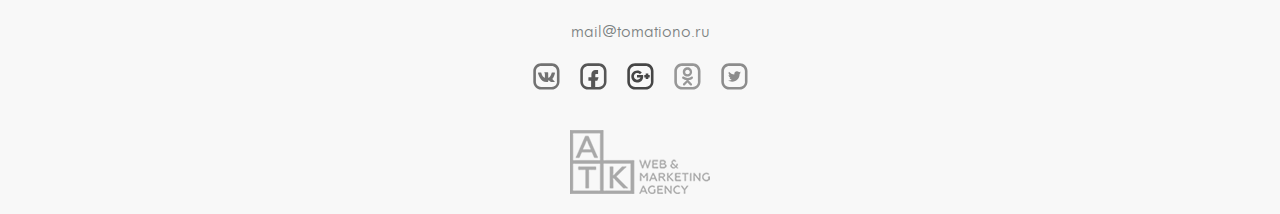
==== commit 2689da7b: "sfdvdfsv" ====
--- a/index.html
+++ b/index.html
@@ -124,6 +124,7 @@
 		<div class="b-block" id="pizza">
 			<h2>Пицца</h2>
 			<ul class="b-3-list">
+				<li><span><img src="i/i-b-3-i-1.png">Тонкое итальянское тесто</span></li>
 				<li><span><img src="i/i-b-3-i-1.png">Тонкое итальянское тесто</span></li>
 				<li><span><img src="i/i-b-3-i-2.png">Ручная работа</span></li>
 				<li><span><img src="i/i-b-3-i-3.png">Свежие ингредиенты</span></li>
--- a/css/layout.css
+++ b/css/layout.css
@@ -686,7 +686,7 @@
 .popup-wrap .image {
     position: relative;
     width: calc(50% - 15px);
-    height: 470px;
+    height: 350px;
 }
 .popup-wrap .image img {
     display: block;
--- a/css/index.css
+++ b/css/index.css
@@ -135,7 +135,7 @@
 	color: rgb(35, 31, 32);
 	text-align: left;
 	line-height: 1.2;
-	margin-bottom: 80px;
+	margin-bottom: 50px;
 }
 .b-3-list {
 	display: flex;
@@ -146,18 +146,18 @@
     align-items: center;
     justify-content: space-between;
     flex-wrap: wrap;
-	margin-bottom: 100px;
+	margin-bottom: 50px;
 }
 .b-3-list li {
 	box-sizing: border-box;
 	padding: 0 5px;
-	width: 33%;
+	width: 25%;
 }
 .b-3-list li span {
 	position: relative;
 	font-family: 'FuturaDemi';
 	display: inline-block;
-	padding-left: 80px;
+	padding-left: 60px;
 	font-size: 17px;
 	color: rgb(35, 31, 32);
 	line-height: 1.2;
@@ -165,7 +165,7 @@
 .b-3-list li span img {
 	display: block;
 	position: absolute;
-	max-width: 60px;
+	max-width: 50px;
 	left: 0;
 	top: 50%;
 	-webkit-transform: translateY(-50%);
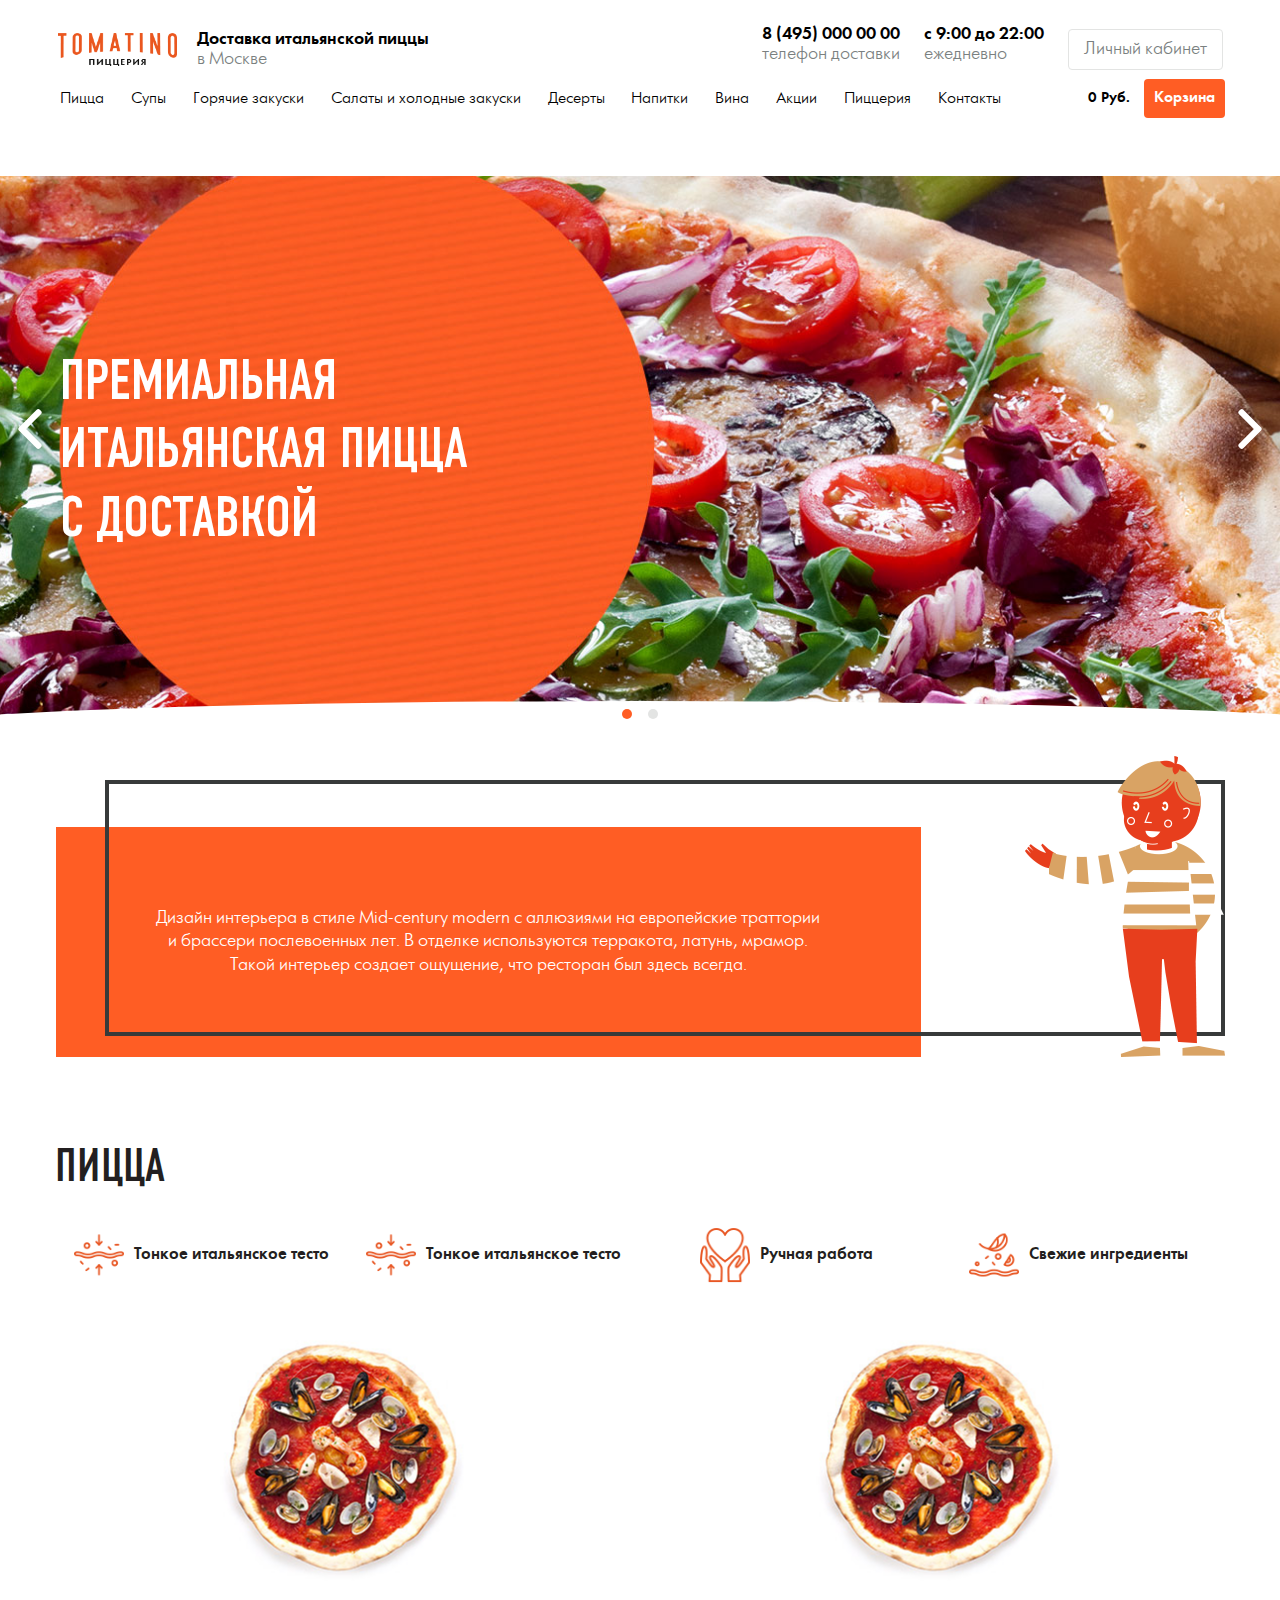
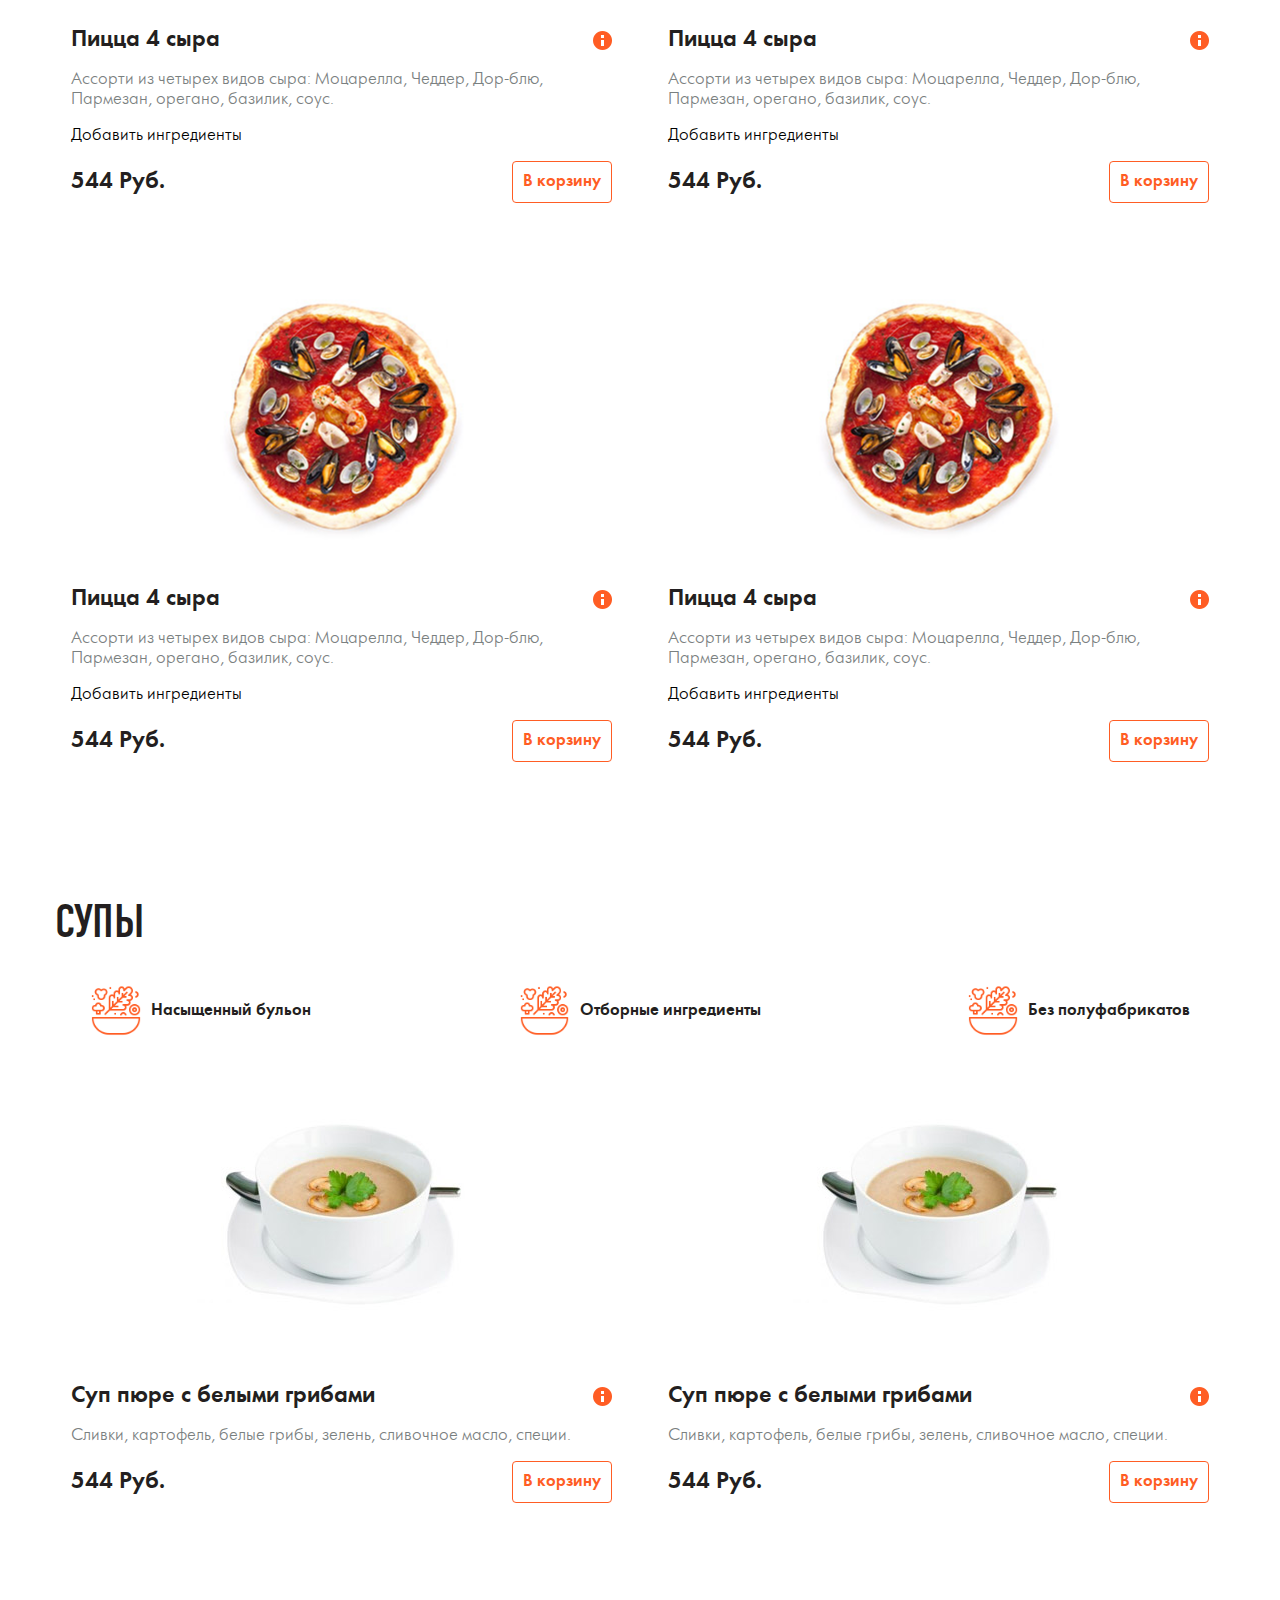
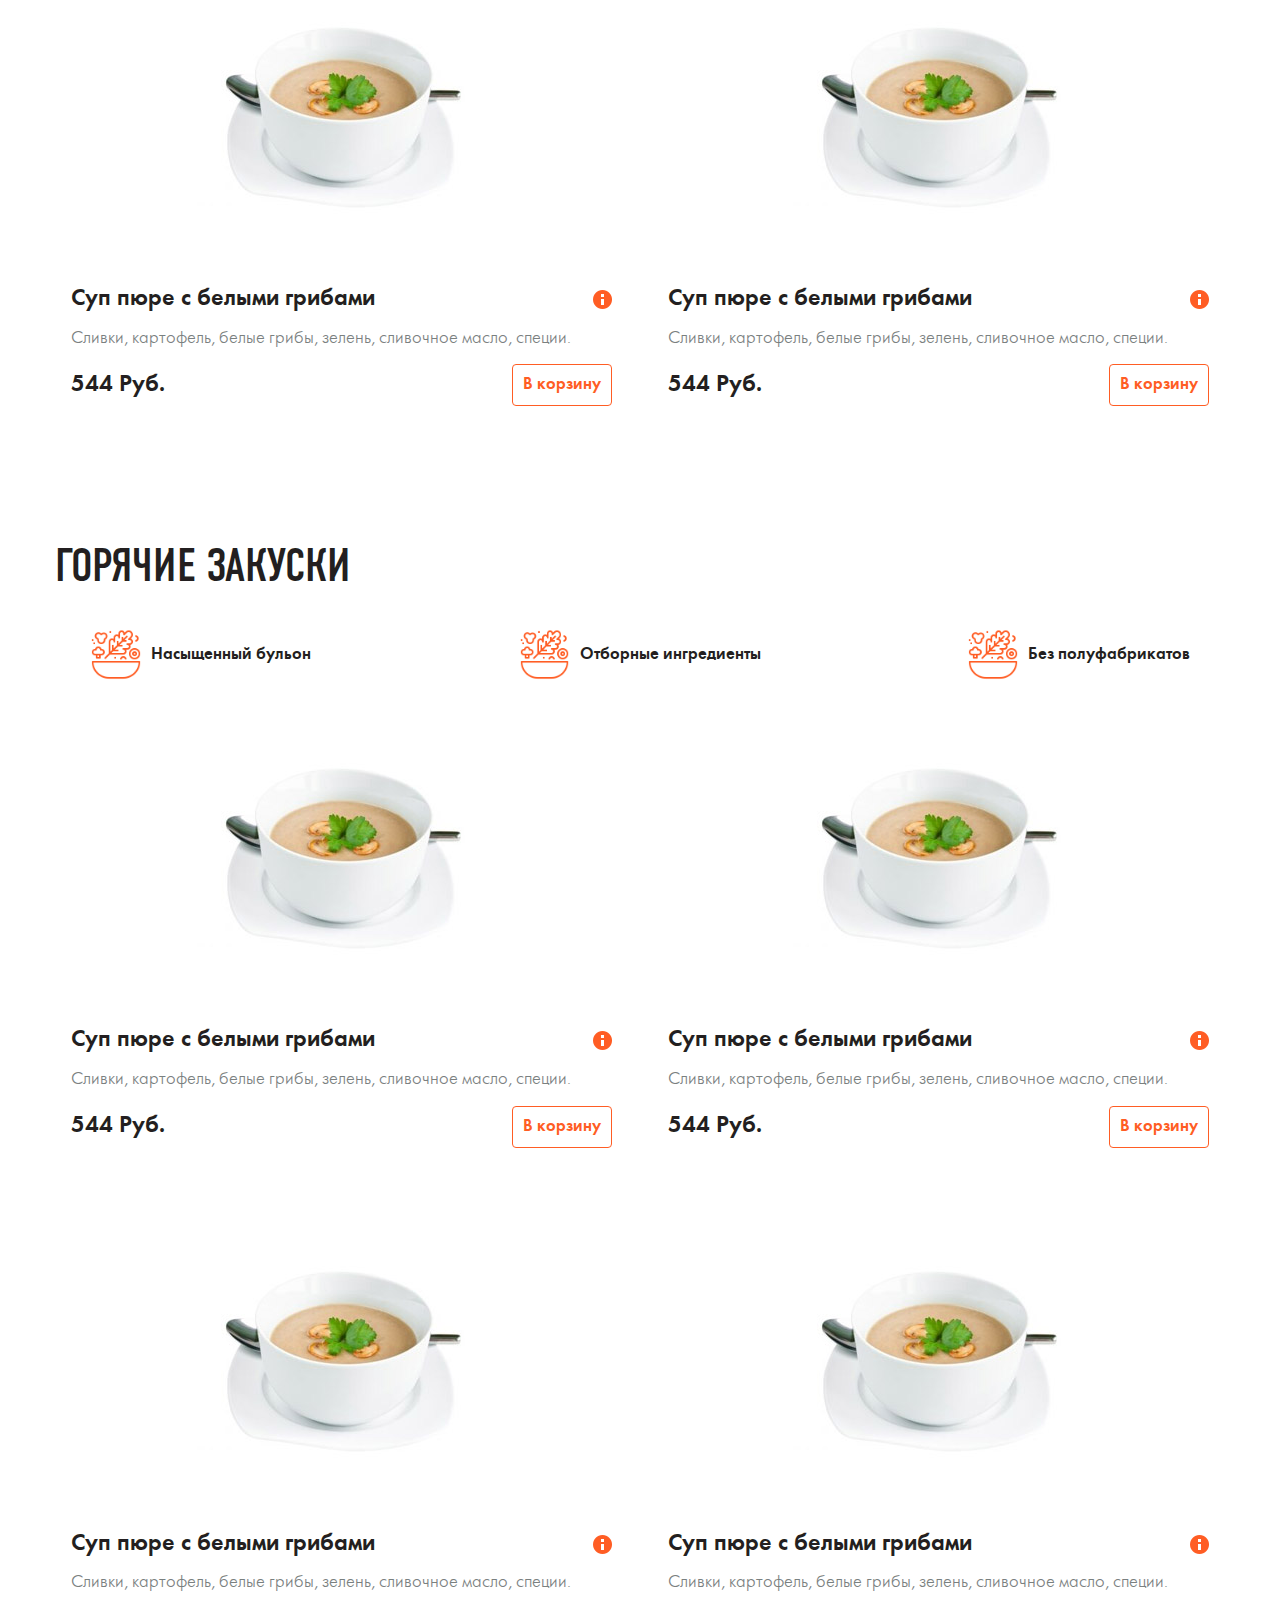
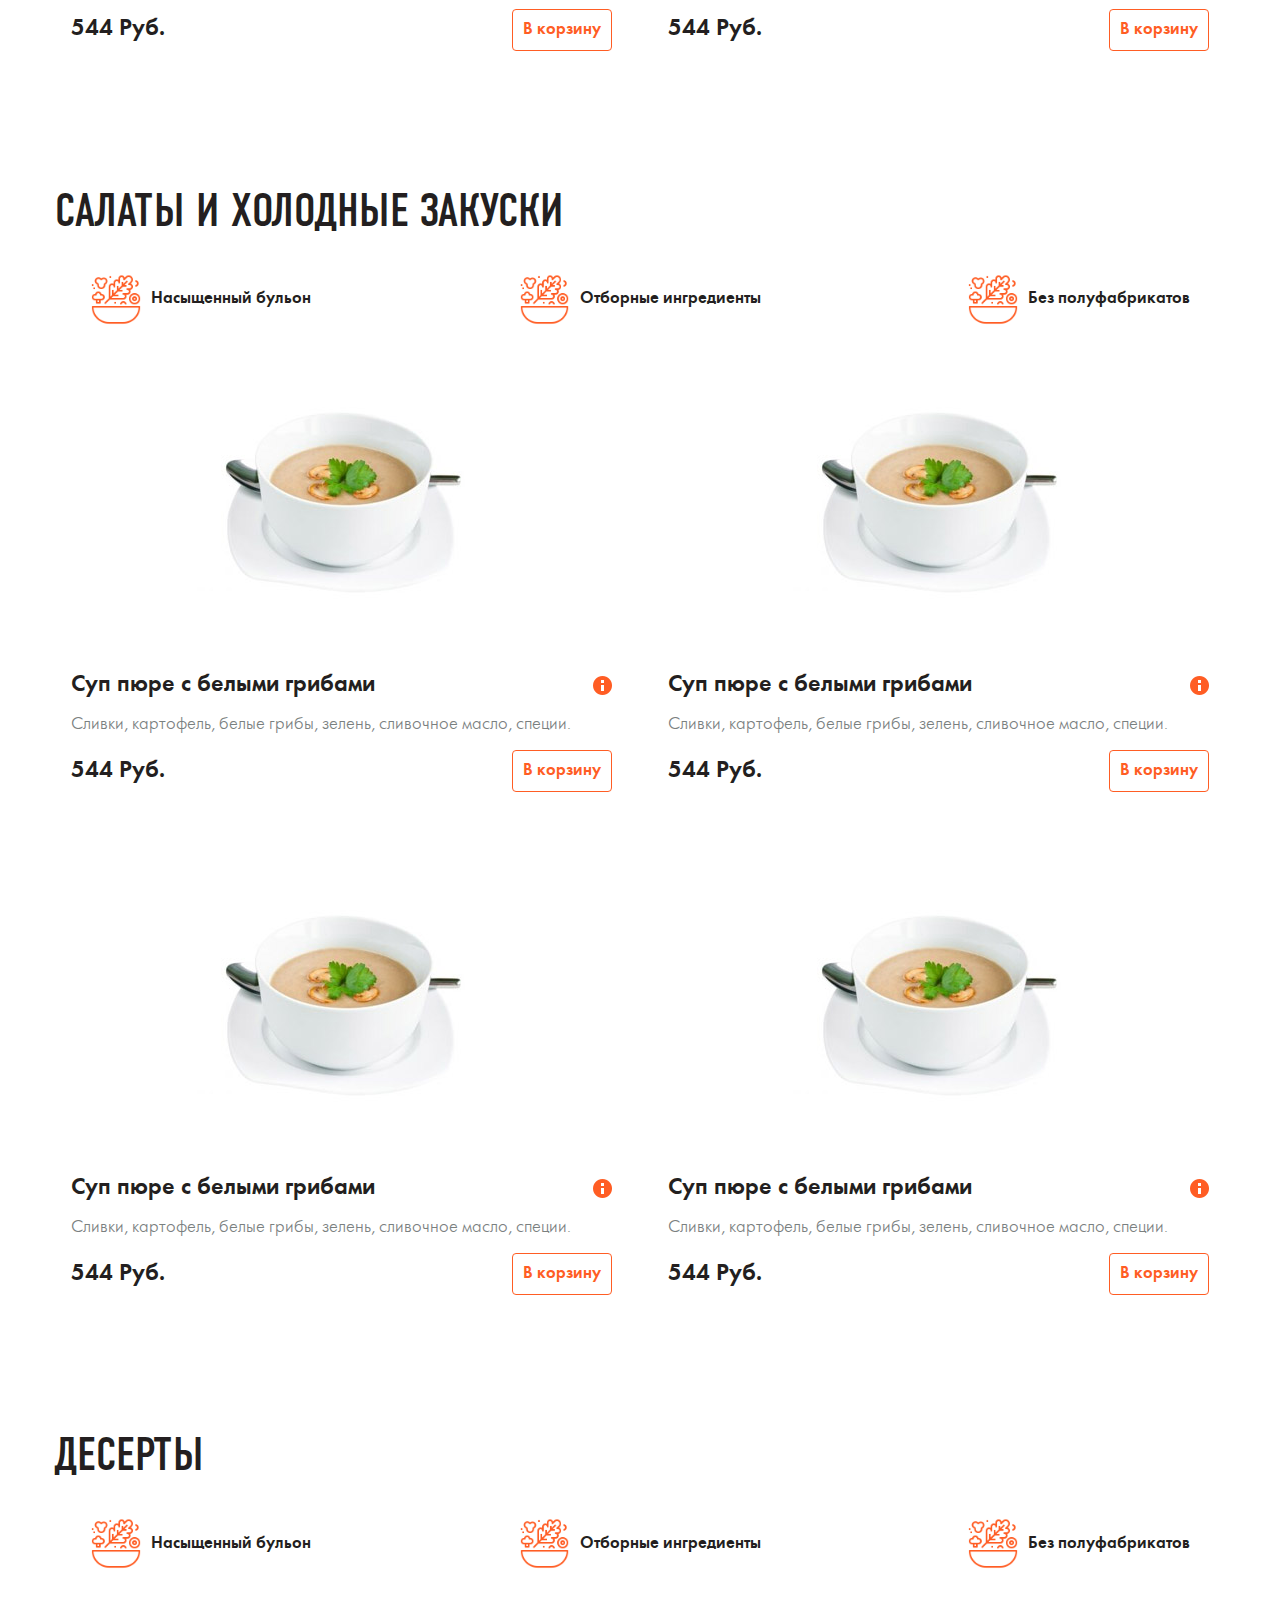
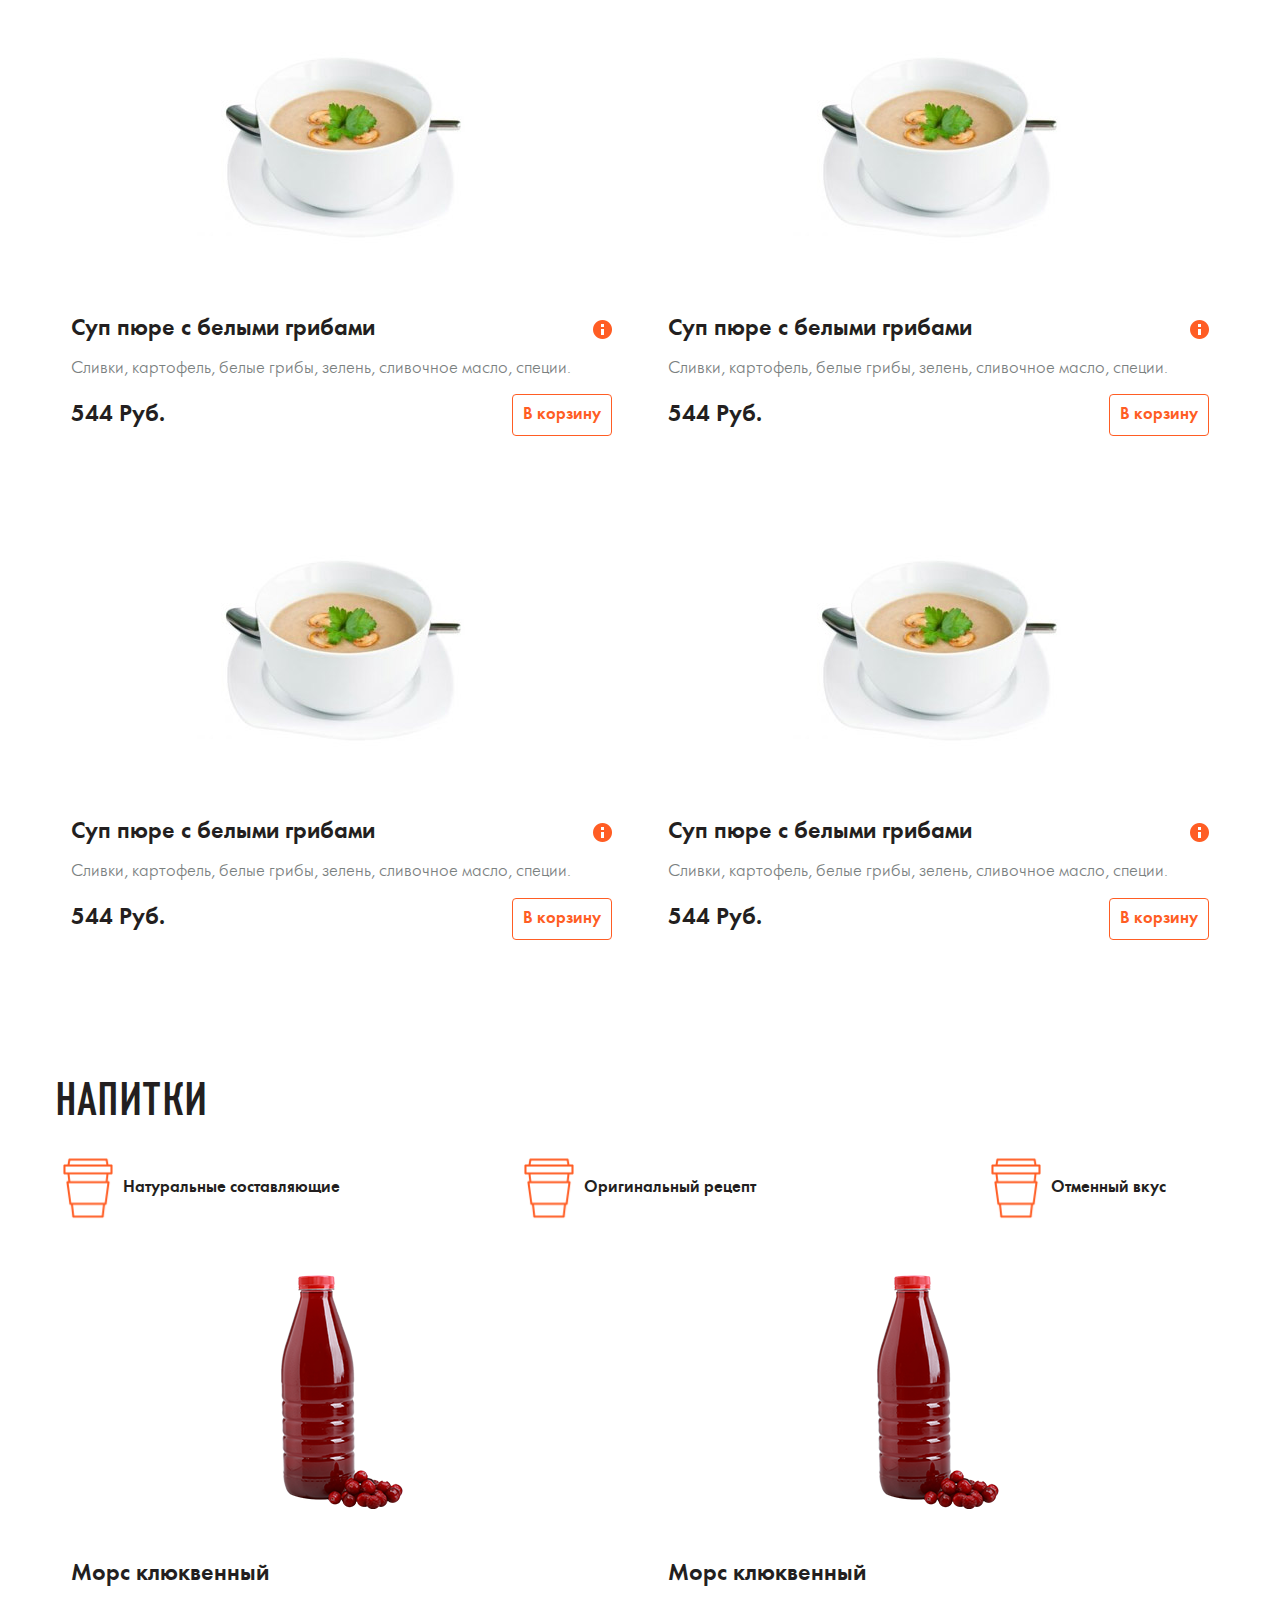
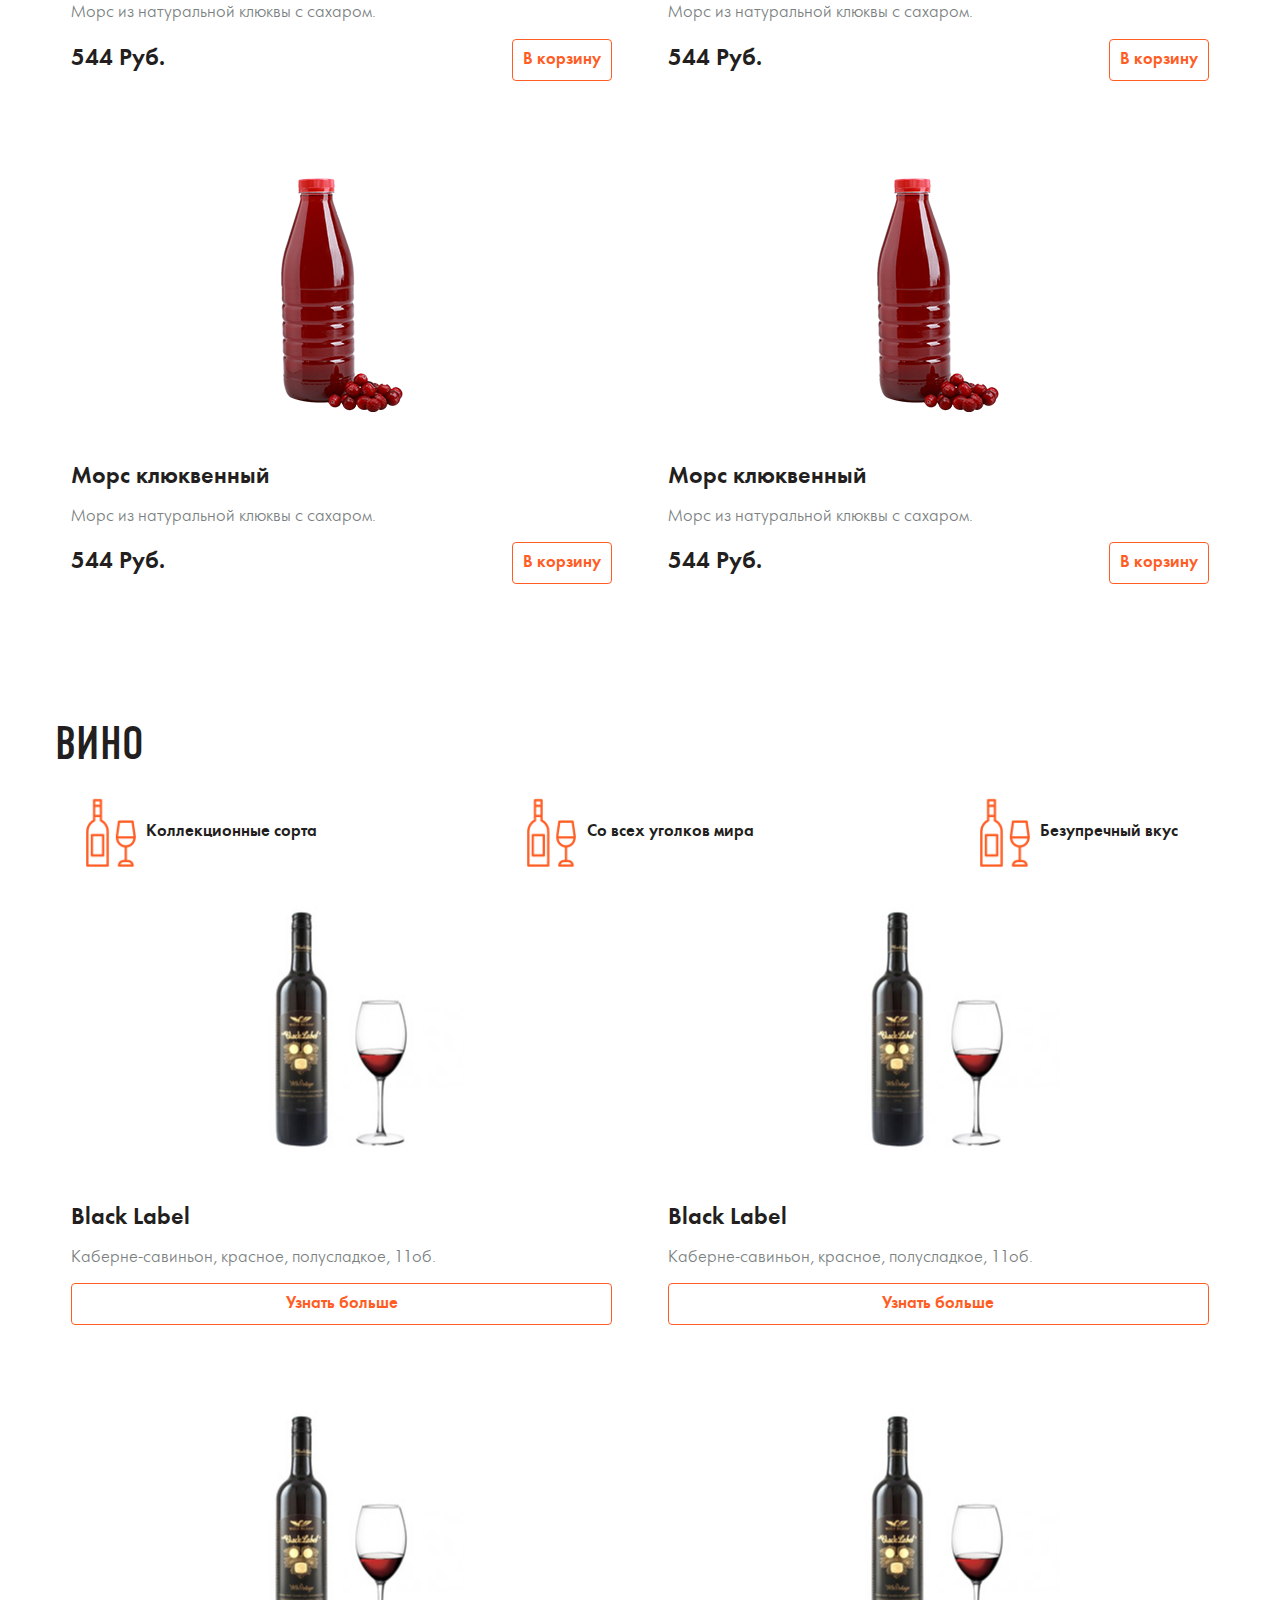
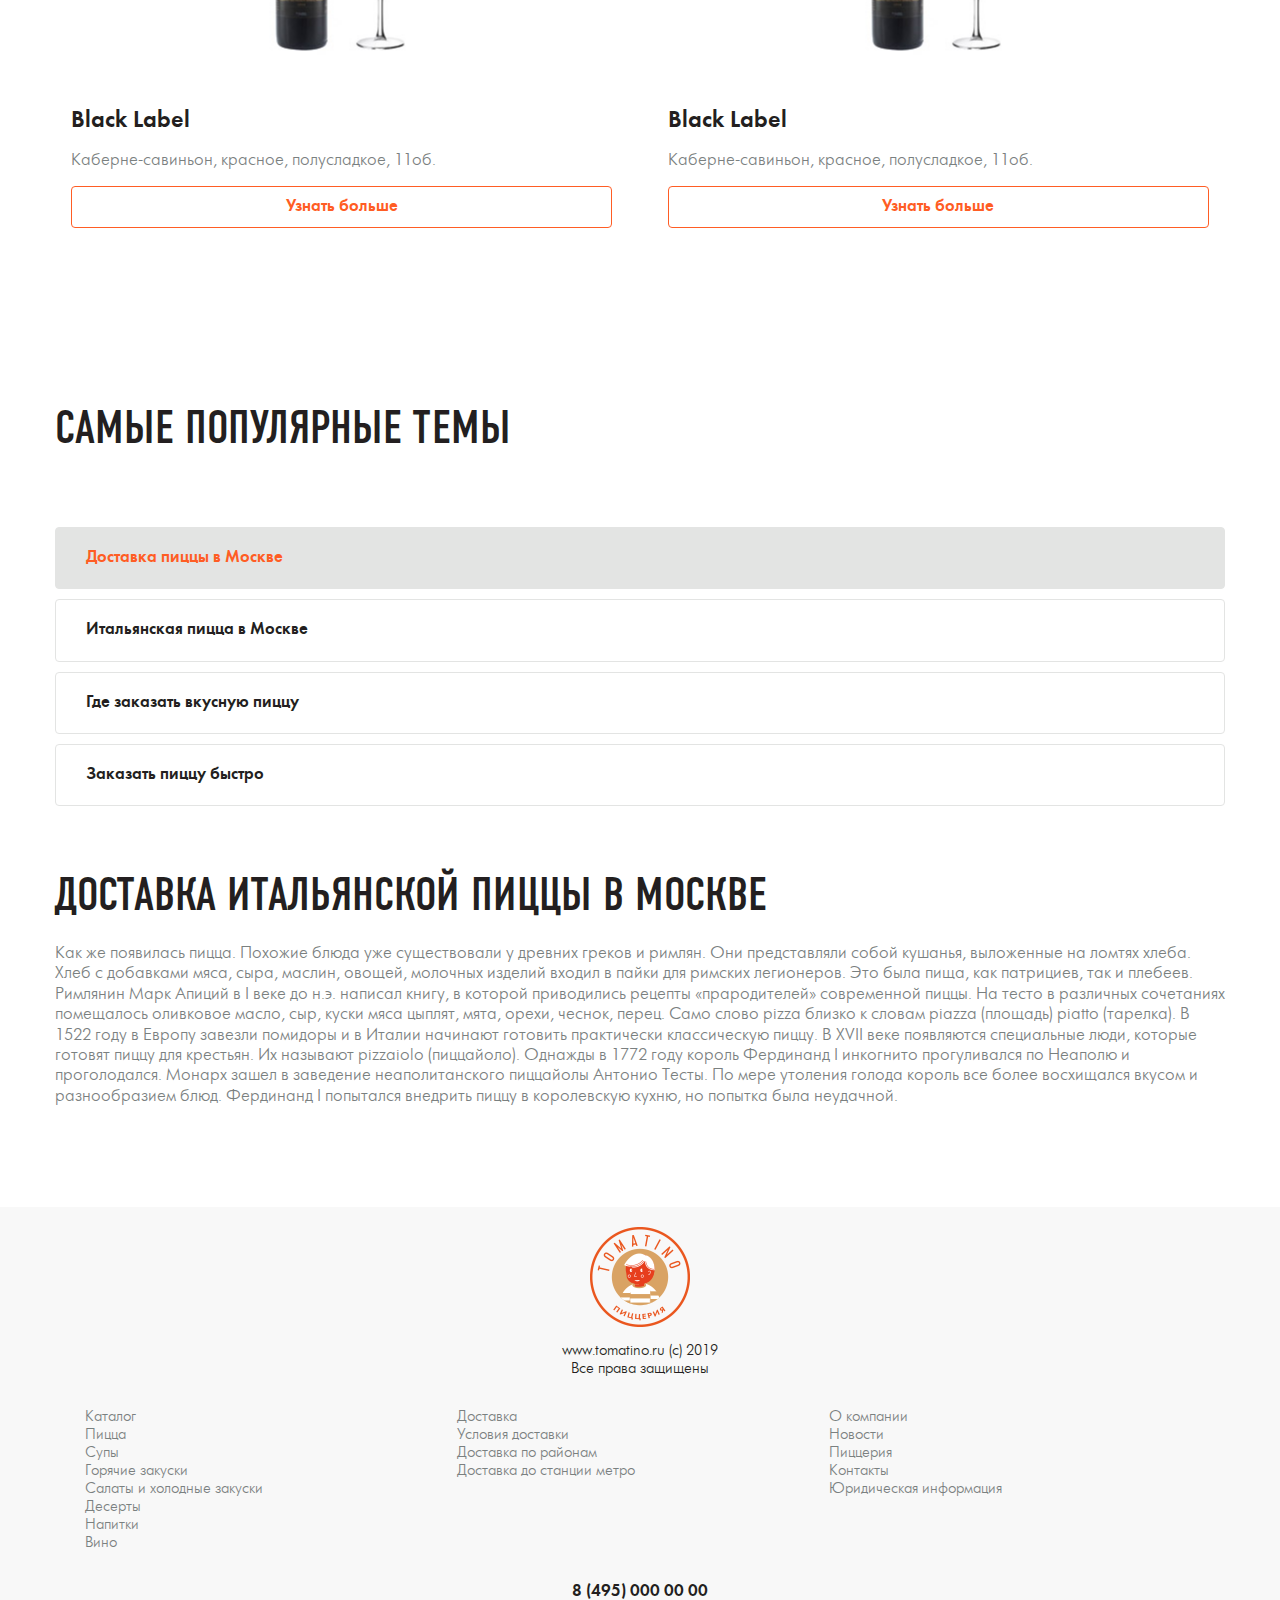
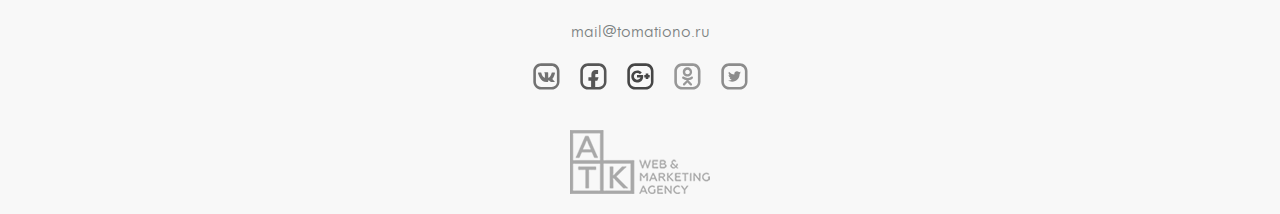
==== commit 91e300ff: "sdfvdfsv" ====
--- a/index.html
+++ b/index.html
@@ -137,7 +137,7 @@
 						<p>Ассорти из четырех видов сыра: Моцарелла, Чеддер, Дор-блю, Пармезан, орегано, базилик, соус.</p>
 						<a href="#popup-pizza-a" class="more-i fancybox-a"><img src="i/more-icon.png"></a>
 					</div>
-					<div class="add-ingr">Добавить ингредиенты</div>
+					<div class="add-ingr"><a href="#popup-pizza-a" class="fancybox-a">Добавить ингредиенты</a></div>
 					<div class="col">
 						<div class="less"></div>
 						<p>0</p>
@@ -155,7 +155,7 @@
 						<p>Ассорти из четырех видов сыра: Моцарелла, Чеддер, Дор-блю, Пармезан, орегано, базилик, соус.</p>
 						<a href="#popup-pizza-a" class="more-i fancybox-a"><img src="i/more-icon.png"></a>
 					</div>
-					<div class="add-ingr">Добавить ингредиенты</div>
+					<div class="add-ingr"><a href="#popup-pizza-a" class="fancybox-a">Добавить ингредиенты</a></div>
 					<div class="col">
 						<div class="less"></div>
 						<p>0</p>
@@ -173,7 +173,7 @@
 						<p>Ассорти из четырех видов сыра: Моцарелла, Чеддер, Дор-блю, Пармезан, орегано, базилик, соус.</p>
 						<a href="#popup-pizza-a" class="more-i fancybox-a"><img src="i/more-icon.png"></a>
 					</div>
-					<div class="add-ingr">Добавить ингредиенты</div>
+					<div class="add-ingr"><a href="#popup-pizza-a" class="fancybox-a">Добавить ингредиенты</a></div>
 					<div class="col">
 						<div class="less"></div>
 						<p>0</p>
@@ -191,7 +191,7 @@
 						<p>Ассорти из четырех видов сыра: Моцарелла, Чеддер, Дор-блю, Пармезан, орегано, базилик, соус.</p>
 						<a href="#popup-pizza-a" class="more-i fancybox-a"><img src="i/more-icon.png"></a>
 					</div>
-					<div class="add-ingr">Добавить ингредиенты</div>
+					<div class="add-ingr"><a href="#popup-pizza-a" class="fancybox-a">Добавить ингредиенты</a></div>
 					<div class="col">
 						<div class="less"></div>
 						<p>0</p>
--- a/css/layout.css
+++ b/css/layout.css
@@ -1240,19 +1240,86 @@
     }
     .popup-wrap .image {
         width: 100%;
-        height: 300px;
+        height: 150px;
     }
     .popup-wrap .text {
         width: 100%;
     }
     .popup-wrap .text .name {
         text-align: center;
+        font-size: 20px;
+        margin-bottom: 10px;
+    }
+    .popup-wrap .text p {
+        font-size: 12px;
+        margin-bottom: 30px;
+    }
+    .popup-wrap .col p {
+        margin: 0 5px;
     }
     .popup-dop .dop-list li {
         width: 50%;
     }
     .popup-list {
         margin-bottom: 0;
+    }
+    .popup-list li span img {
+        max-height: 30px;
+    }
+    .popup-list li span b {
+        font-size: 16px;
+    }
+    .popup-wrap .popup-price-wine {
+        font-size: 18px;
+        margin-bottom: 10px;
+    }
+    .popup-wrap .price {
+        font-size: 20px;
+    }
+    .popup-wrap .add-btn {
+        font-size: 14px;
+    }
+    .popup-dop .name {
+        font-size: 16px;
+        margin-bottom: 15px;
+    }
+    .popup-dop p {
+        font-size: 12px;
+    }
+    .popup-dop .dop-list .image {
+        height: 100px;
+    }
+    .popup-dop .dop-list .dop-name {
+        font-size: 14px;
+    }
+    .popup-dop .dop-list .dop-info {
+        font-size: 13px;
+    }
+    .popup-wine-text .name {
+        font-size: 16px;
+        margin-bottom: 10px;
+    }
+    .popup-wine-text p {
+        font-size: 12px;
+    }
+    .button-text {
+        font-size: 10px;
+        padding-left: 30px;
+    }
+    .button-text .radio-btn {
+        width: 20px;
+        height: 20px;
+        top: calc(50% - 10px);
+    }
+    .button-text .radio-btn.active::before {
+        width: 8px;
+        top: 7px;
+        left: 3px;
+    }
+    .button-text .radio-btn.active::after {
+        width: 12px;
+        top: 13px;
+        left: 8px;
     }
 }
 @media screen and (max-width: 500px){
--- a/css/index.css
+++ b/css/index.css
@@ -500,7 +500,7 @@
 	.b-1-slider .slick-arrow {
 		width: 30px;
 		height: 30px;
-		top: calc(50% - 35px);
+		top: calc(50% - 15px);
 	}
 	.b-1 h2 {
 		font-size: 38px;
@@ -524,25 +524,71 @@
 		vertical-align: middle;
 		width: 140px;
 	}
+	.b-3 h2 {
+		font-size: 20px;
+		margin-bottom: 30px;
+	}
 	.b-3-list {
-		margin-bottom: 40px;
+		margin-bottom: 0;
 	}
 	.b-3-list li {
 		width: 100%;
-		margin-bottom: 60px;
+		margin-bottom: 40px;
 		text-align: left;
+	}
+	.b-3-list li span {
+		font-size: 12px;
+	}
+	.b-3-list li span img {
+		max-height: 40px;
 	}
 	.b-3 .catalog li {
 		width: 100%;
 		border-color: rgb(227, 228, 227);
 	}
+	.b-3 .catalog .image {
+		height: 150px;
+	}
+	.b-3 .catalog .text .name {
+		font-size: 16px;
+	}
+	.b-3 .catalog .text p {
+		font-size: 12px;
+	}
 	.b-3 .catalog .add-ingr {
+		font-size: 12px;
 		text-align: center;
+	}
+	.b-3 .catalog .price {
+		font-size: 16px;
+	}
+	.b-3 .catalog .add-btn {
+		font-size: 14px;
+	}
+	.b-4 .b-block {
+		padding-top: 30px;
+		padding-bottom: 40px;
+	}
+	.b-4 h2 {
+		font-size: 20px;
+		margin-bottom: 20px;
+	}
+	.b-4-list {
+		margin-bottom: 30px;
+	}
+	.b-4-list li a {
+		font-size: 12px;
+	}
+	.b-4-text .name {
+		font-size: 20px;
+	}
+	.b-4-text p {
+		font-size: 12px;
 	}
 }
 @media screen and (max-width: 500px){
 	.b-1 h2 {
-		font-size: 28px;
+		font-size: 20px;
 		max-width: 200px;
 	}
 	.b-1 .b-block {
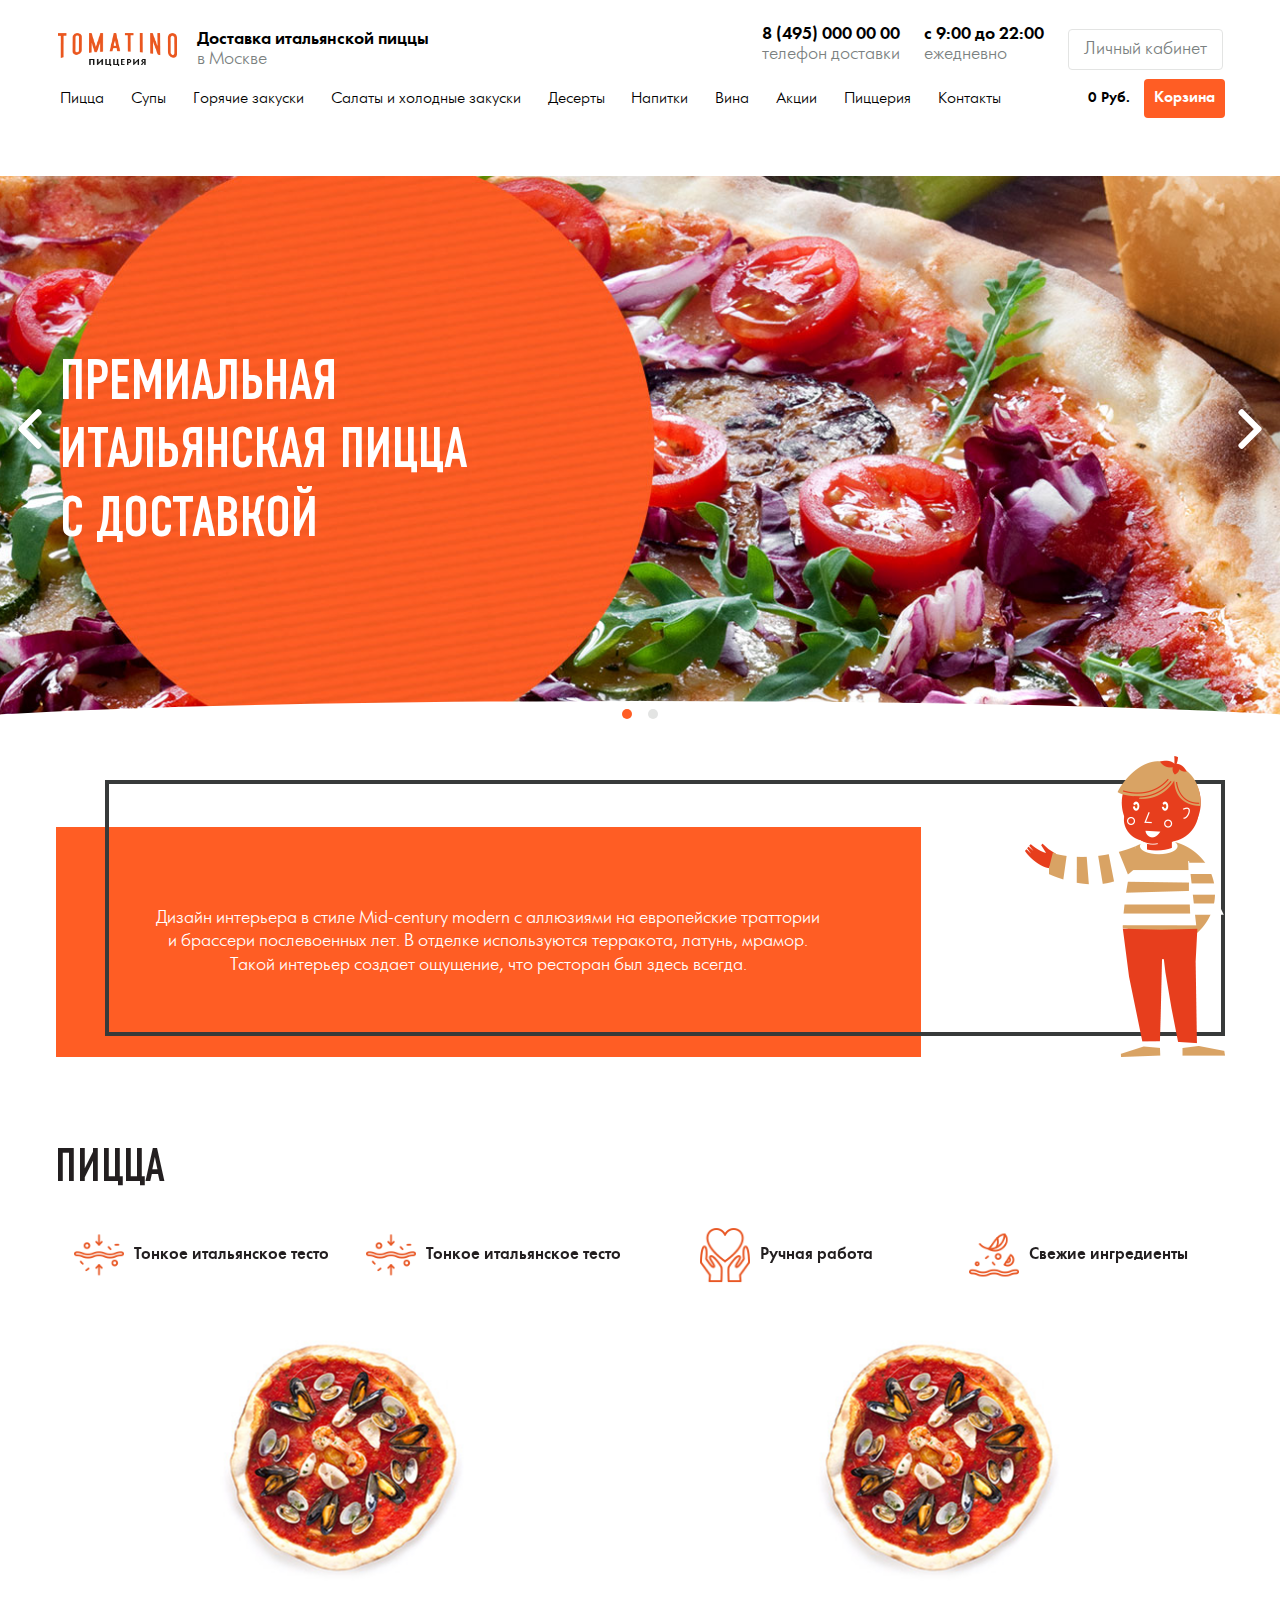
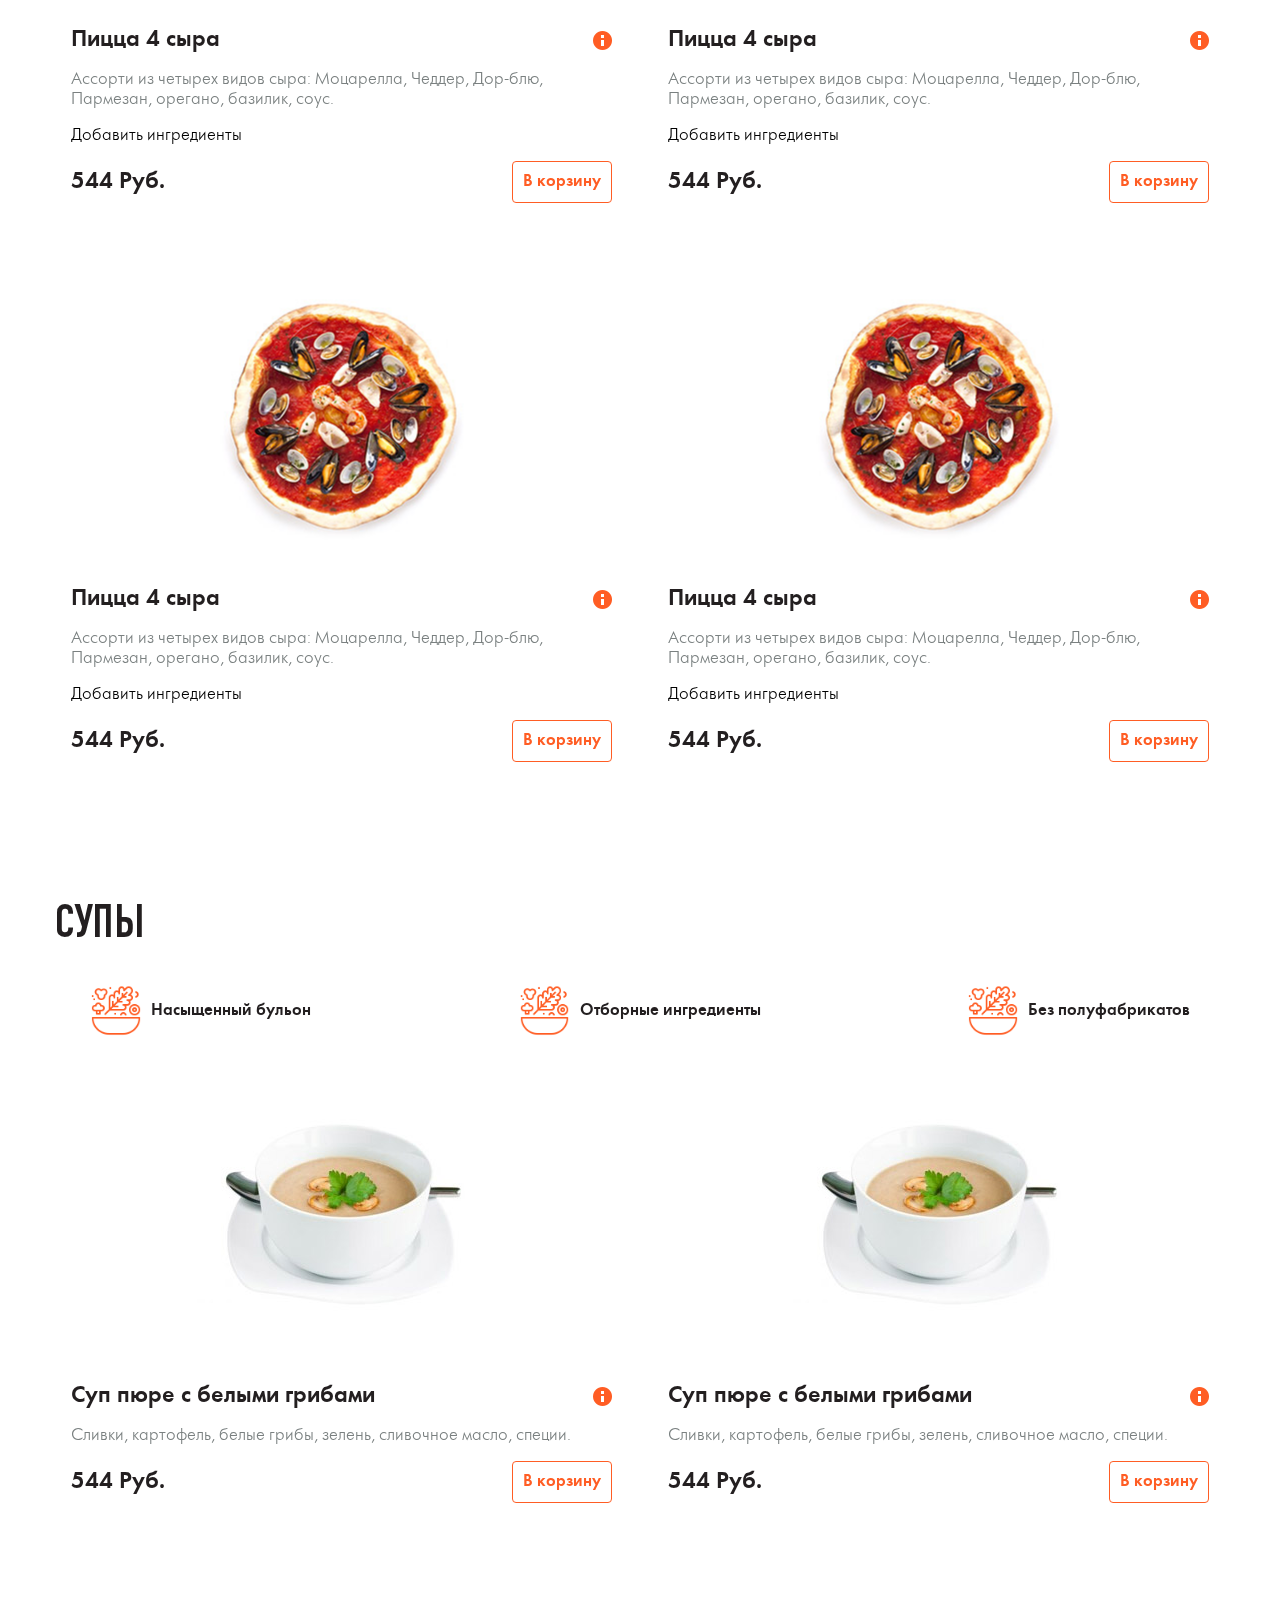
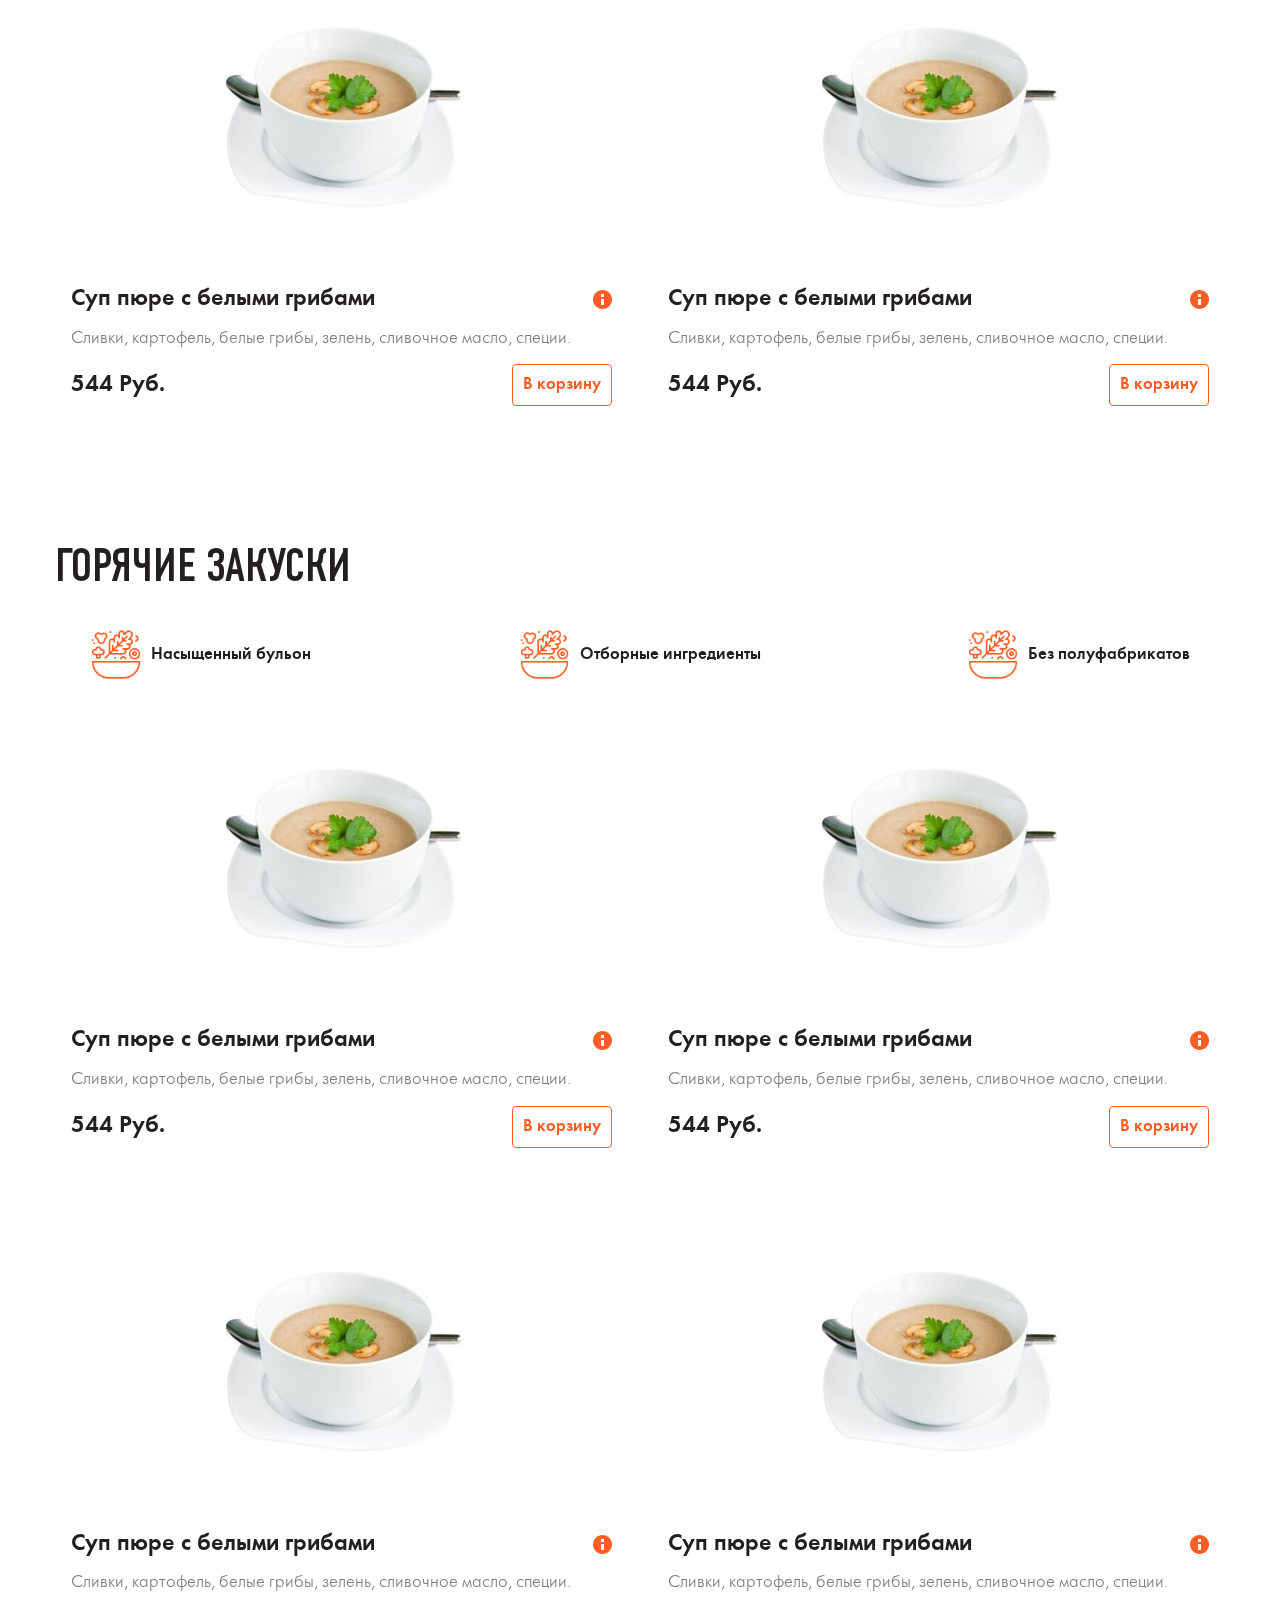
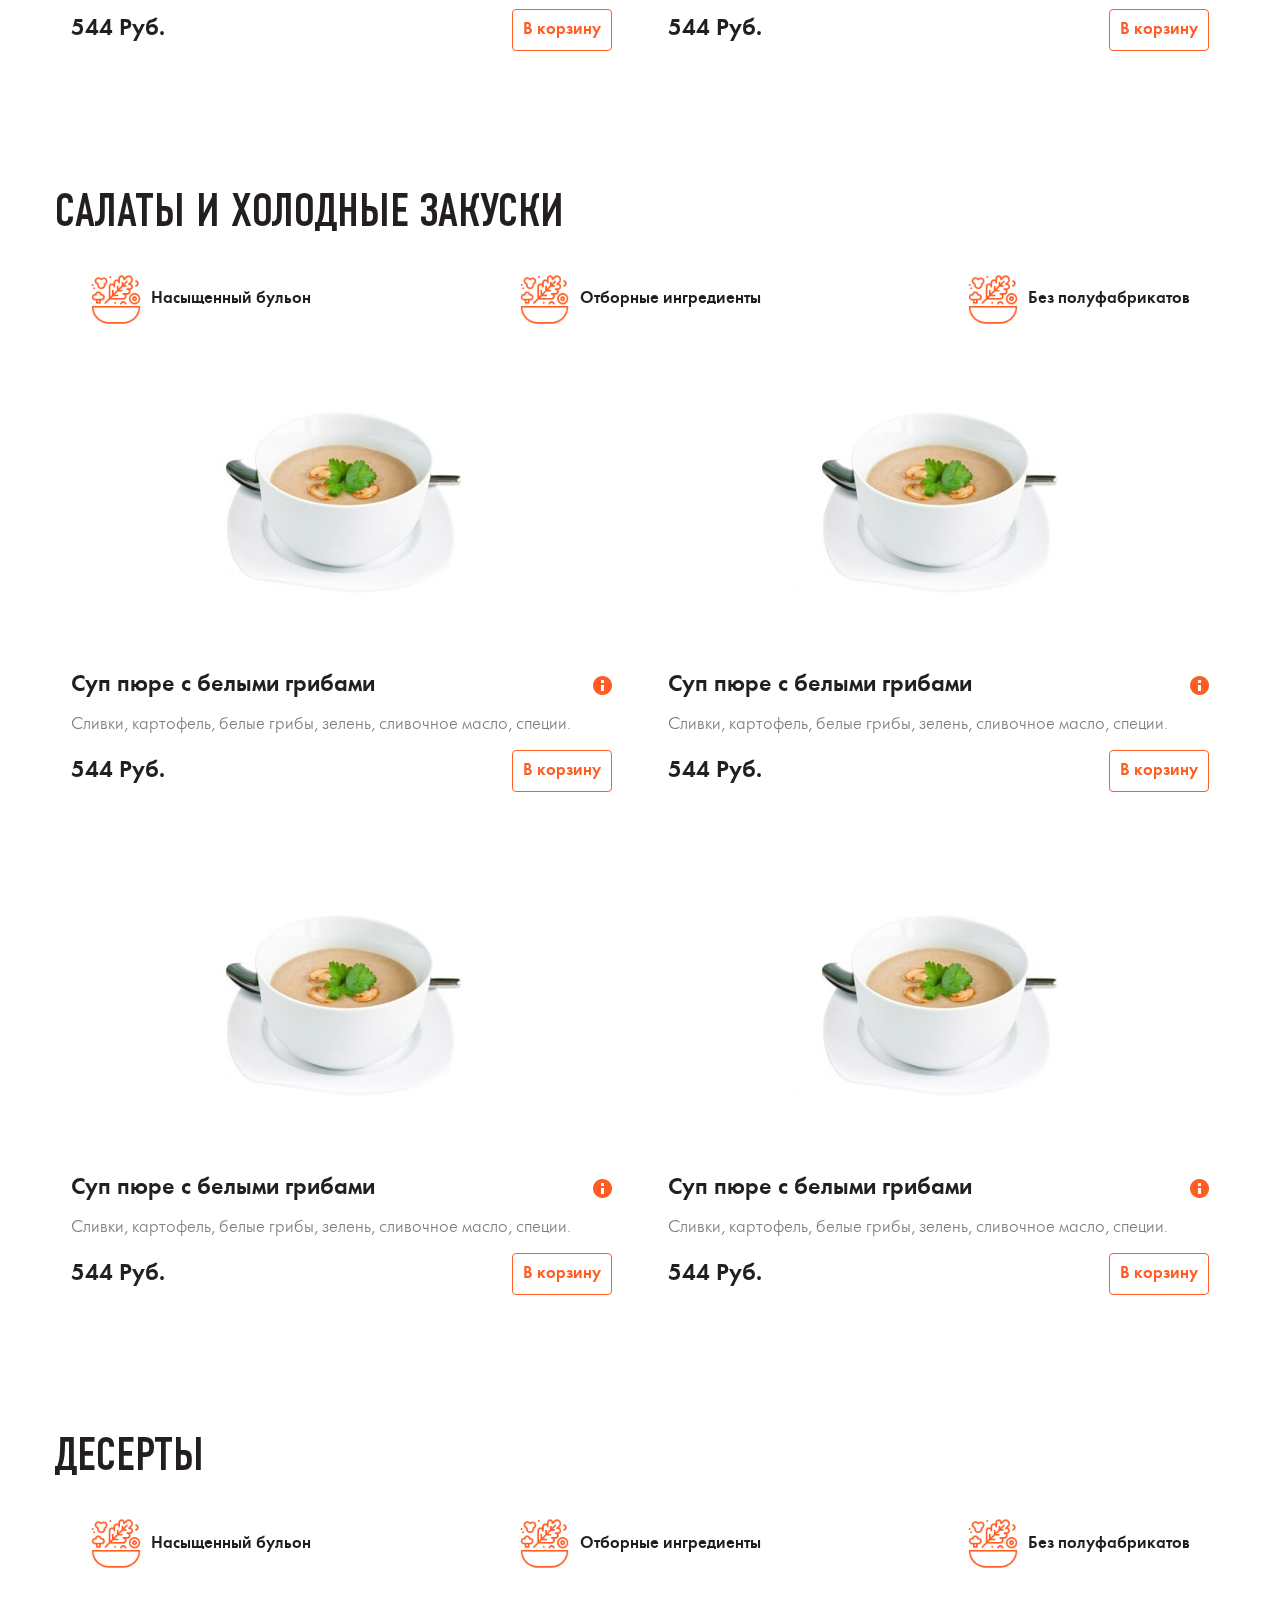
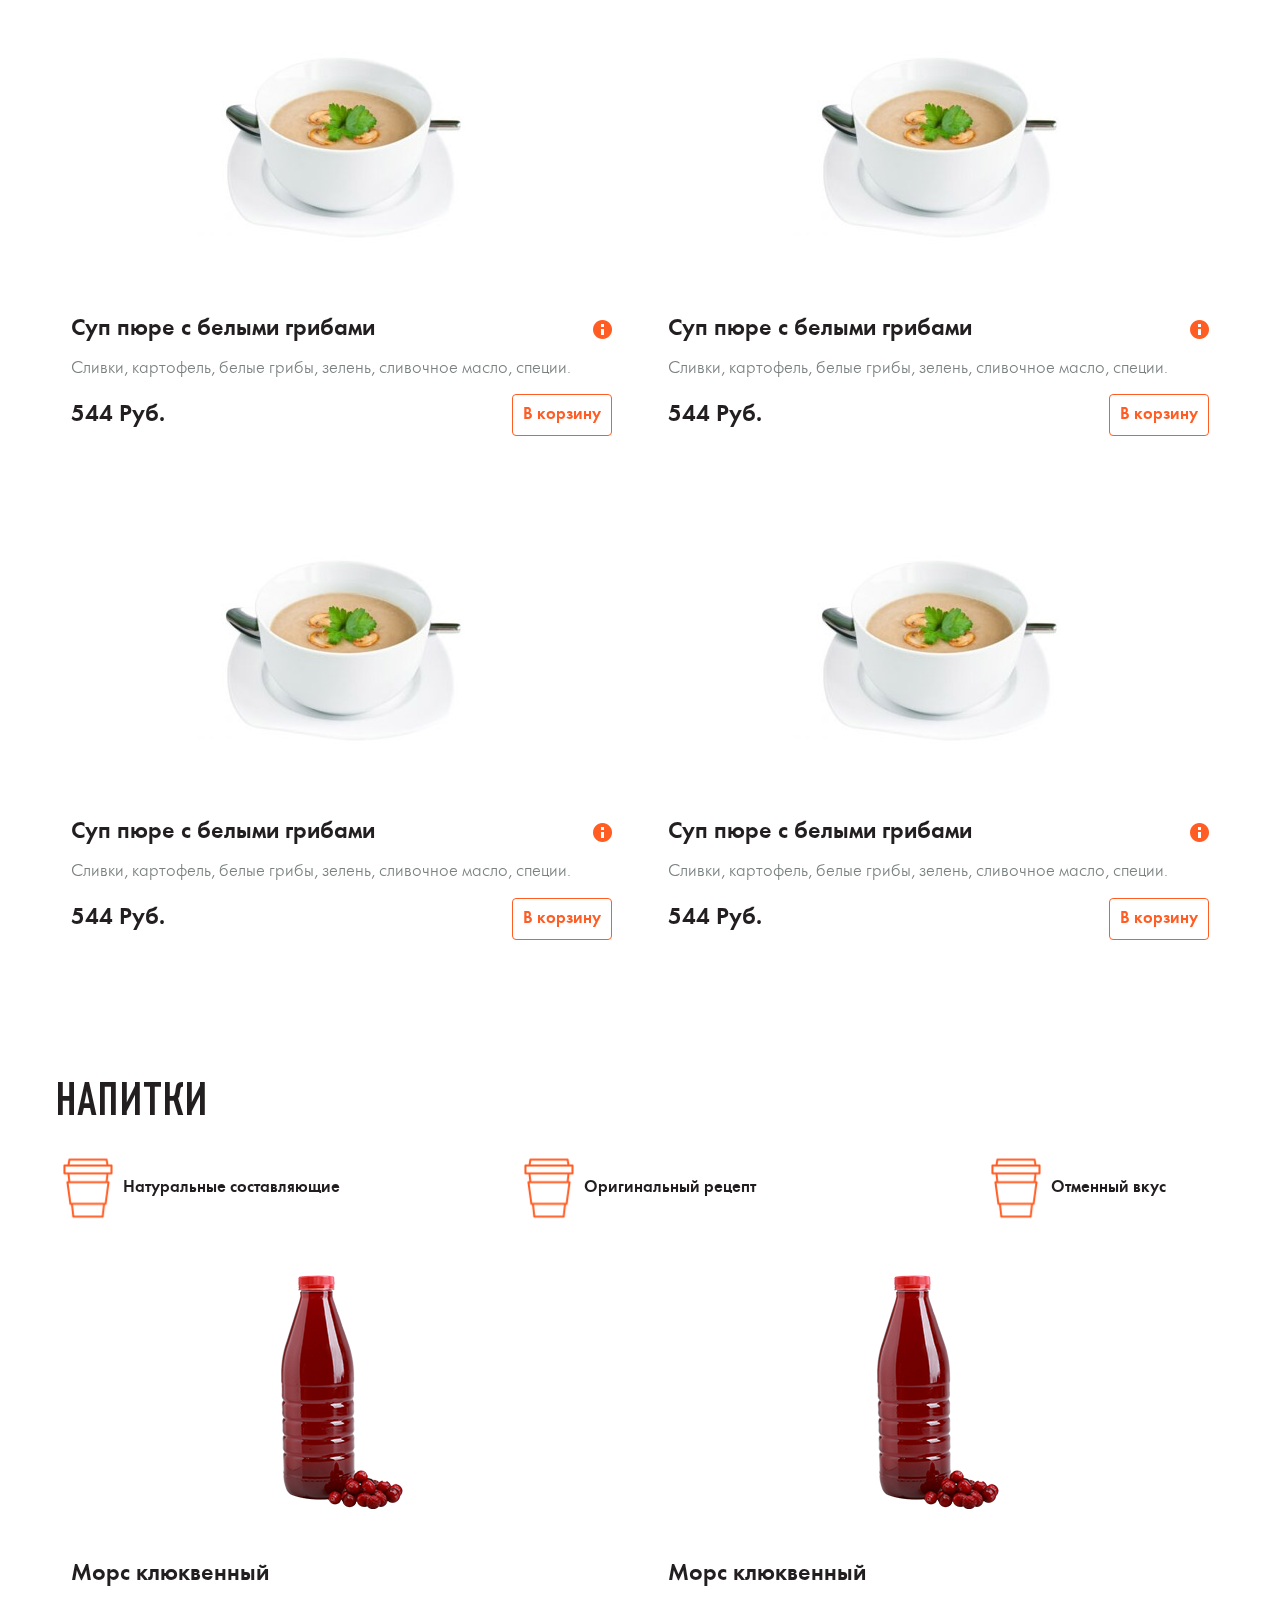
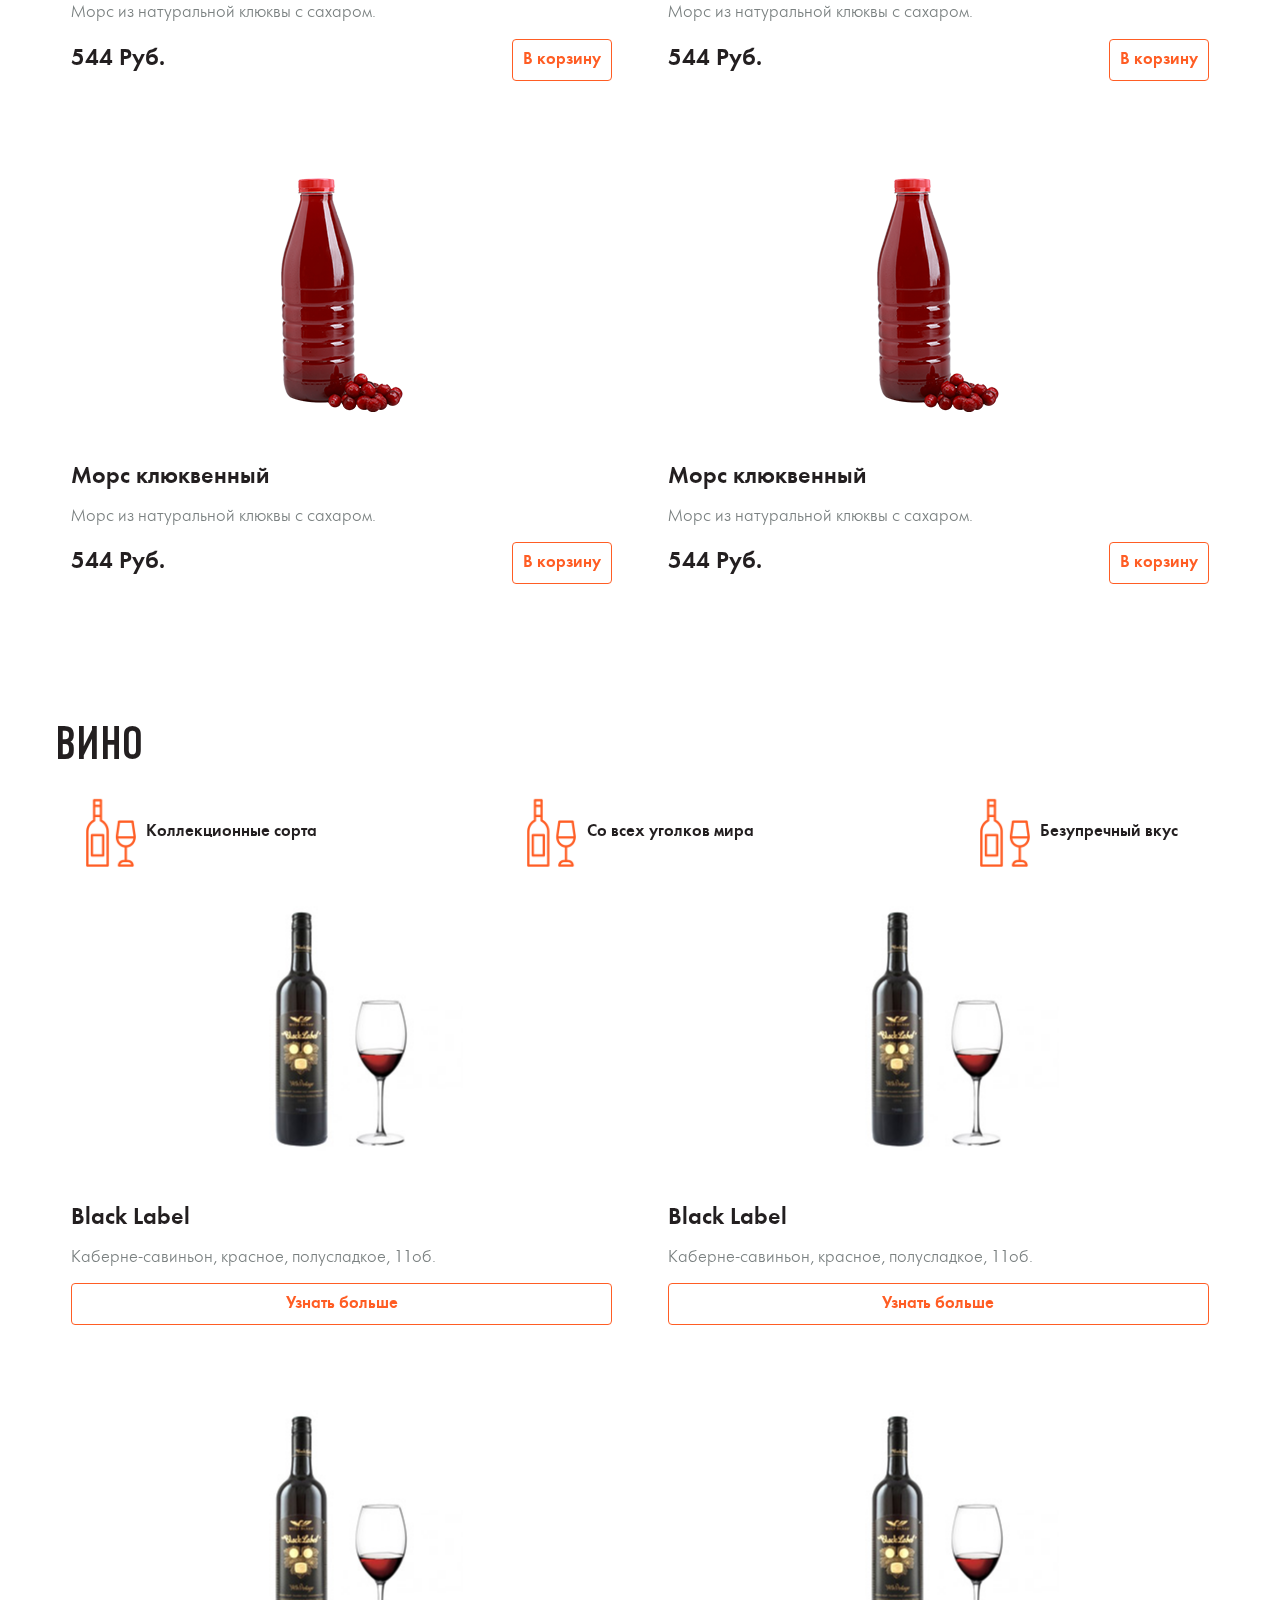
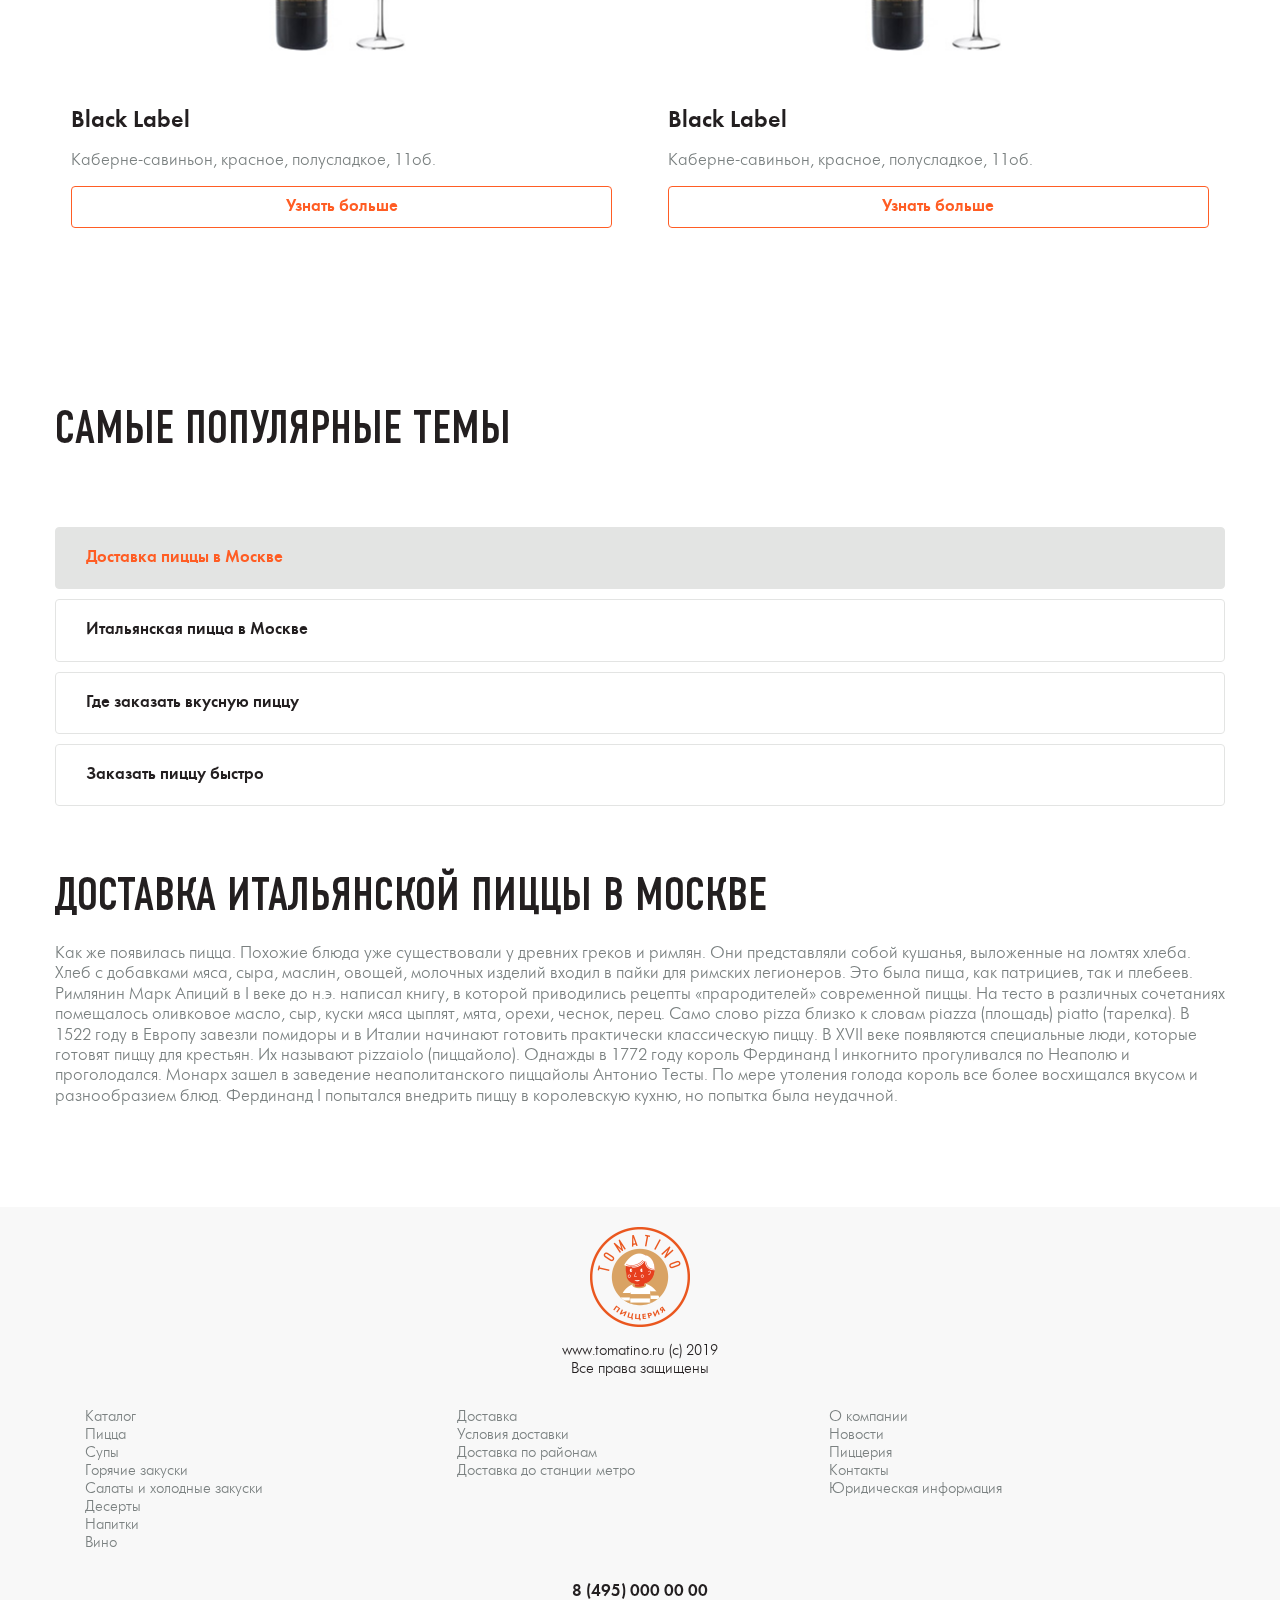
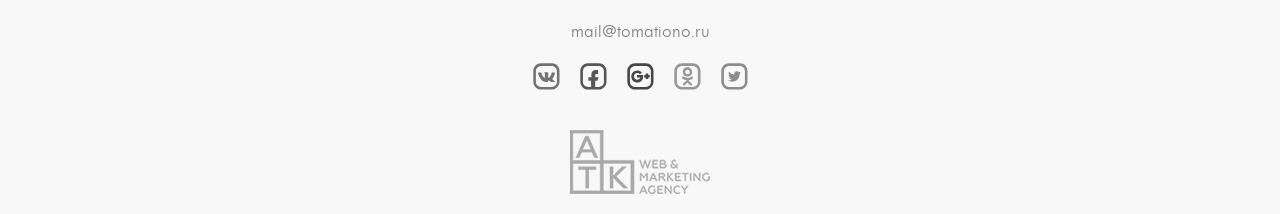
==== commit bc754110: "sdvfdfv" ====
--- a/index.html
+++ b/index.html
@@ -120,7 +120,7 @@
 		</div>
 	</div>
 
-	<div class="b-3">
+	<div class="b b-3">
 		<div class="b-block" id="pizza">
 			<h2>Пицца</h2>
 			<ul class="b-3-list">
@@ -749,7 +749,7 @@
 						<div class="dop-info">50 грамм</div>
 						<div class="price-wrap">
 							<div class="price"><span>10</span> Руб.</div>
-							<a href="#" class="dop-add"></a>
+							<a href="#" class="dop-add" data-dob="_d1"></a>
 						</div>
 					</li>
 					<li id="dob-02">
@@ -758,7 +758,7 @@
 						<div class="dop-info">50 грамм</div>
 						<div class="price-wrap">
 							<div class="price"><span>20</span> Руб.</div>
-							<a href="#" class="dop-add"></a>
+							<a href="#" class="dop-add" data-dob="_d2"></a>
 						</div>
 					</li>
 					<li id="dob-03">
@@ -767,7 +767,7 @@
 						<div class="dop-info">10 грамм</div>
 						<div class="price-wrap">
 							<div class="price"><span>30</span> Руб.</div>
-							<a href="#" class="dop-add"></a>
+							<a href="#" class="dop-add" data-dob="_d3"></a>
 						</div>
 					</li>
 					<li id="dob-04">
@@ -776,7 +776,7 @@
 						<div class="dop-info">50 грамм</div>
 						<div class="price-wrap">
 							<div class="price"><span>40</span> Руб.</div>
-							<a href="#" class="dop-add"></a>
+							<a href="#" class="dop-add" data-dob="_d4"></a>
 						</div>
 					</li>
 					<li id="dob-05">
@@ -785,7 +785,7 @@
 						<div class="dop-info">50 грамм</div>
 						<div class="price-wrap">
 							<div class="price"><span>50</span> Руб.</div>
-							<a href="#" class="dop-add"></a>
+							<a href="#" class="dop-add" data-dob="_d5"></a>
 						</div>
 					</li>
 				</ul>
@@ -836,6 +836,13 @@
 				<p>Как же появилась пицца. Похожие блюда уже существовали у древних греков и римлян. Они представляли собой кушанья, выложенные на ломтях хлеба. Хлеб с добавками мяса, сыра, маслин, овощей, молочных изделий входил в пайки для римских легионеров. Это была пища, как патрициев, так и плебеев. Римлянин Марк Апиций в I веке до н.э. написал книгу, в которой приводились рецепты «прародителей» современной пиццы. На тесто в различных сочетаниях помещалось оливковое масло, сыр, куски мяса цыплят, мята, орехи, чеснок, перец. Само слово pizza близко к словам piazza (площадь) piatto (тарелка). В 1522 году в Европу завезли помидоры и в Италии начинают готовить практически классическую пиццу.</p>
 			</div>
 		</div>
+
+		<div class="popup popup-text" id="popup-text">
+			<div class="text">
+				<div class="name">Загловок</div>
+				<p>Lorem ipsum dolor sit amet, consectetur adipiscing elit. Integer vitae tortor vel ligula gravida hendrerit non id tellus. Pellentesque a purus egestas, hendrerit massa ut, accumsan risus. Cras a eros et turpis ullamcorper consectetur sit amet eget ipsum. Nullam vel luctus sapien. Class aptent taciti sociosqu ad litora torquent per conubia nostra, per inceptos himenaeos. Mauris justo quam, semper nec nunc vitae, euismod tempor orci. Sed ac eleifend neque, quis blandit dui. Cras neque neque, ultricies et auctor at, commodo vitae tortor. Aenean tincidunt metus non turpis consectetur accumsan. Vivamus lacinia aliquam eros at bibendum. Sed rhoncus et diam ac tempus. Nam ut neque nulla.</p>
+			</div>
+		</div>
 	</div>
 </body>
 </html>--- a/css/layout.css
+++ b/css/layout.css
@@ -703,19 +703,22 @@
 .popup-wrap .text {
     width: calc(50% - 15px);
 }
-.popup-wrap .text .name {
+.popup-wrap .text .name, .popup-text .text .name {
     font-family: 'FuturaDemi';
     font-size: 30px;
     color: rgb(35, 31, 32);
     margin-bottom: 30px;
 }
-.popup-wrap .text p {
+.popup-wrap .text p, .popup-text .text p {
     display: block;
     color: rgb(122, 128, 128);
     font-size: 17px;
     line-height: 1.2;
     font-family: 'FuturaFuturisLightC';
     margin-bottom: 50px;
+}
+.popup-text .text p {
+    margin-bottom: 0;
 }
 .popup-list {
     display: flex;
@@ -775,6 +778,7 @@
     height: 18px;
     border-radius: 50%;
     overflow: hidden;
+    cursor: pointer;
     -webkit-transition: all 0.3s;
     -moz-transition: all 0.3s;
     -ms-transition: all 0.3s;
@@ -1066,8 +1070,7 @@
     cursor: pointer;
 }
 .button-text .radio-btn.active {
-    background-color: rgb(255, 93, 36);
-    border-color: rgb(255, 93, 36);
+    background-color: rgb(227, 228, 227);
 }
 .button-text .radio-btn.error {
     background-color: #ff0000;
@@ -1081,7 +1084,7 @@
     position: absolute;
     top: 11px;
     left: 5px;
-    background-color: #ffffff;
+    background-color: #000000;
     -webkit-transform-origin: left;
     -moz-transform-origin: left;
     -ms-transform-origin: left;
@@ -1099,7 +1102,7 @@
     position: absolute;
     top: 18px;
     left: 11px;
-    background-color: #ffffff;
+    background-color: #000000;
     -webkit-transform-origin: left;
     -moz-transform-origin: left;
     -ms-transform-origin: left;
